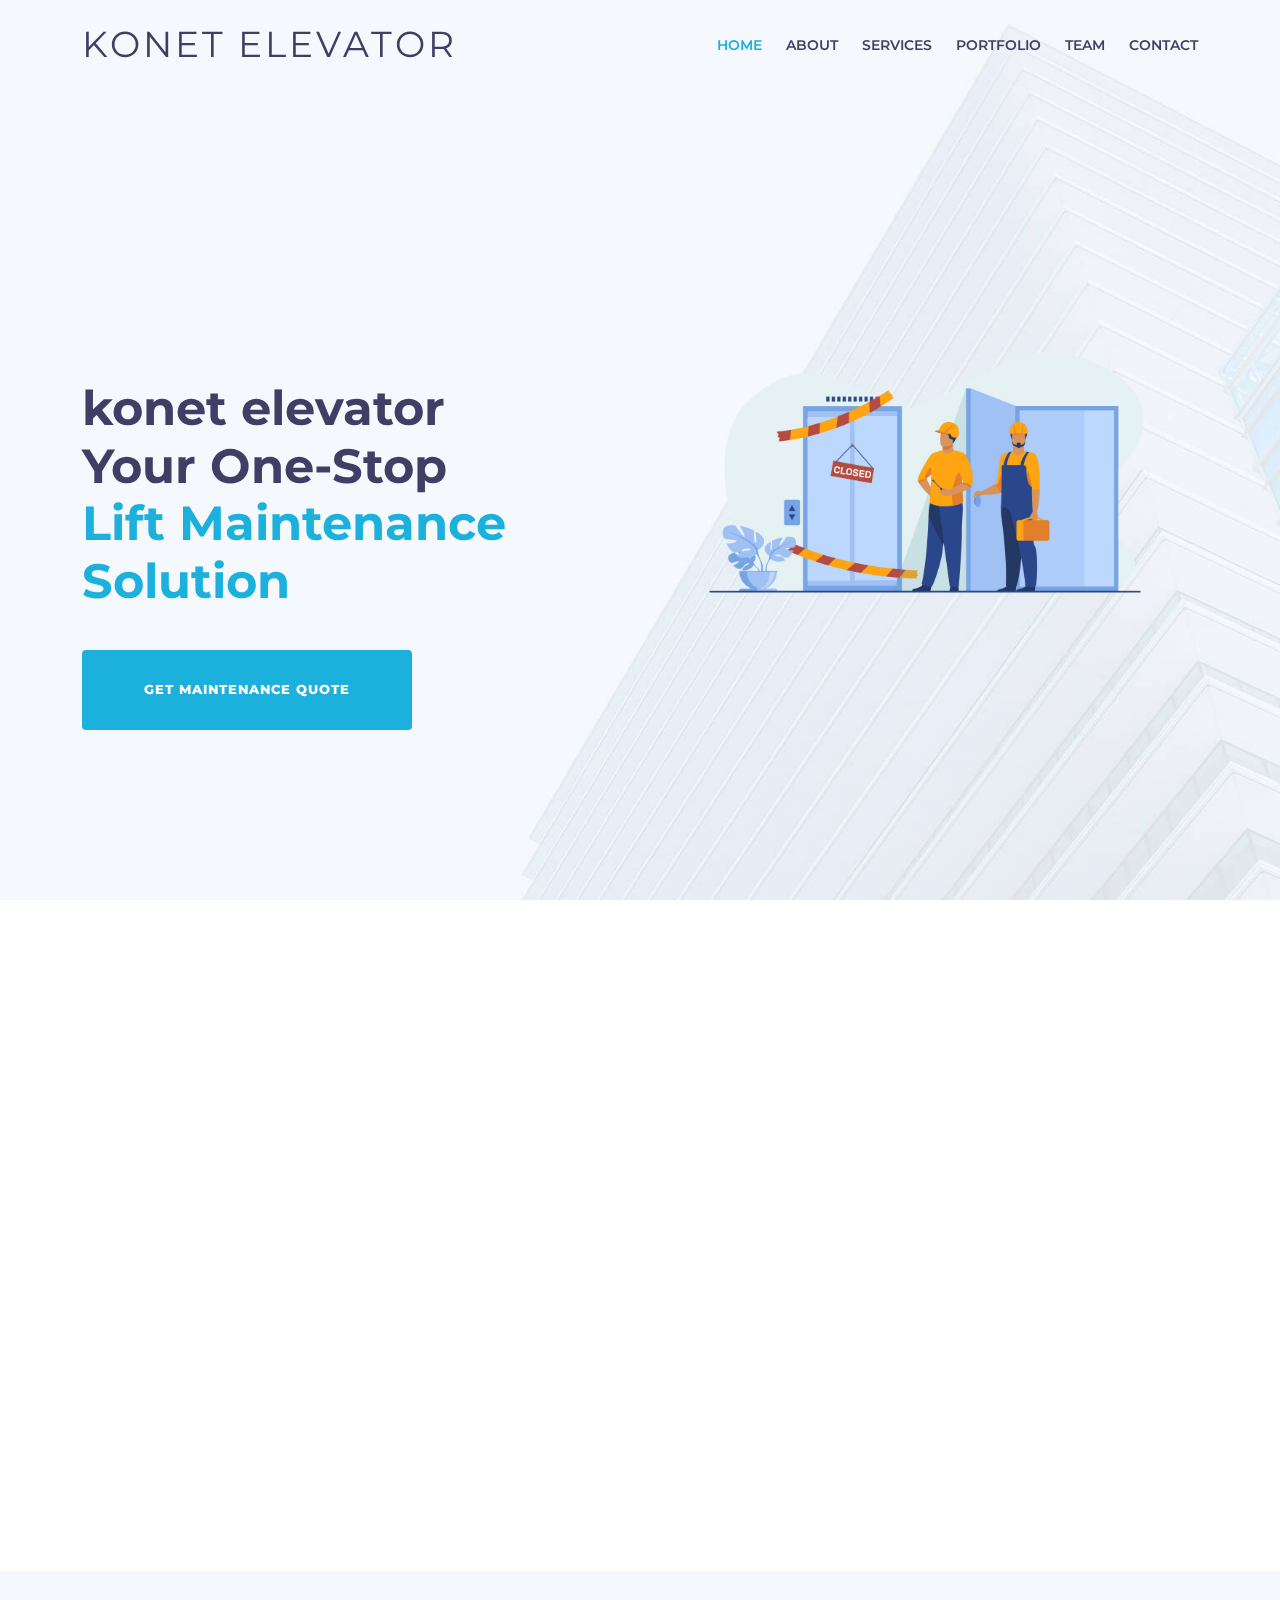
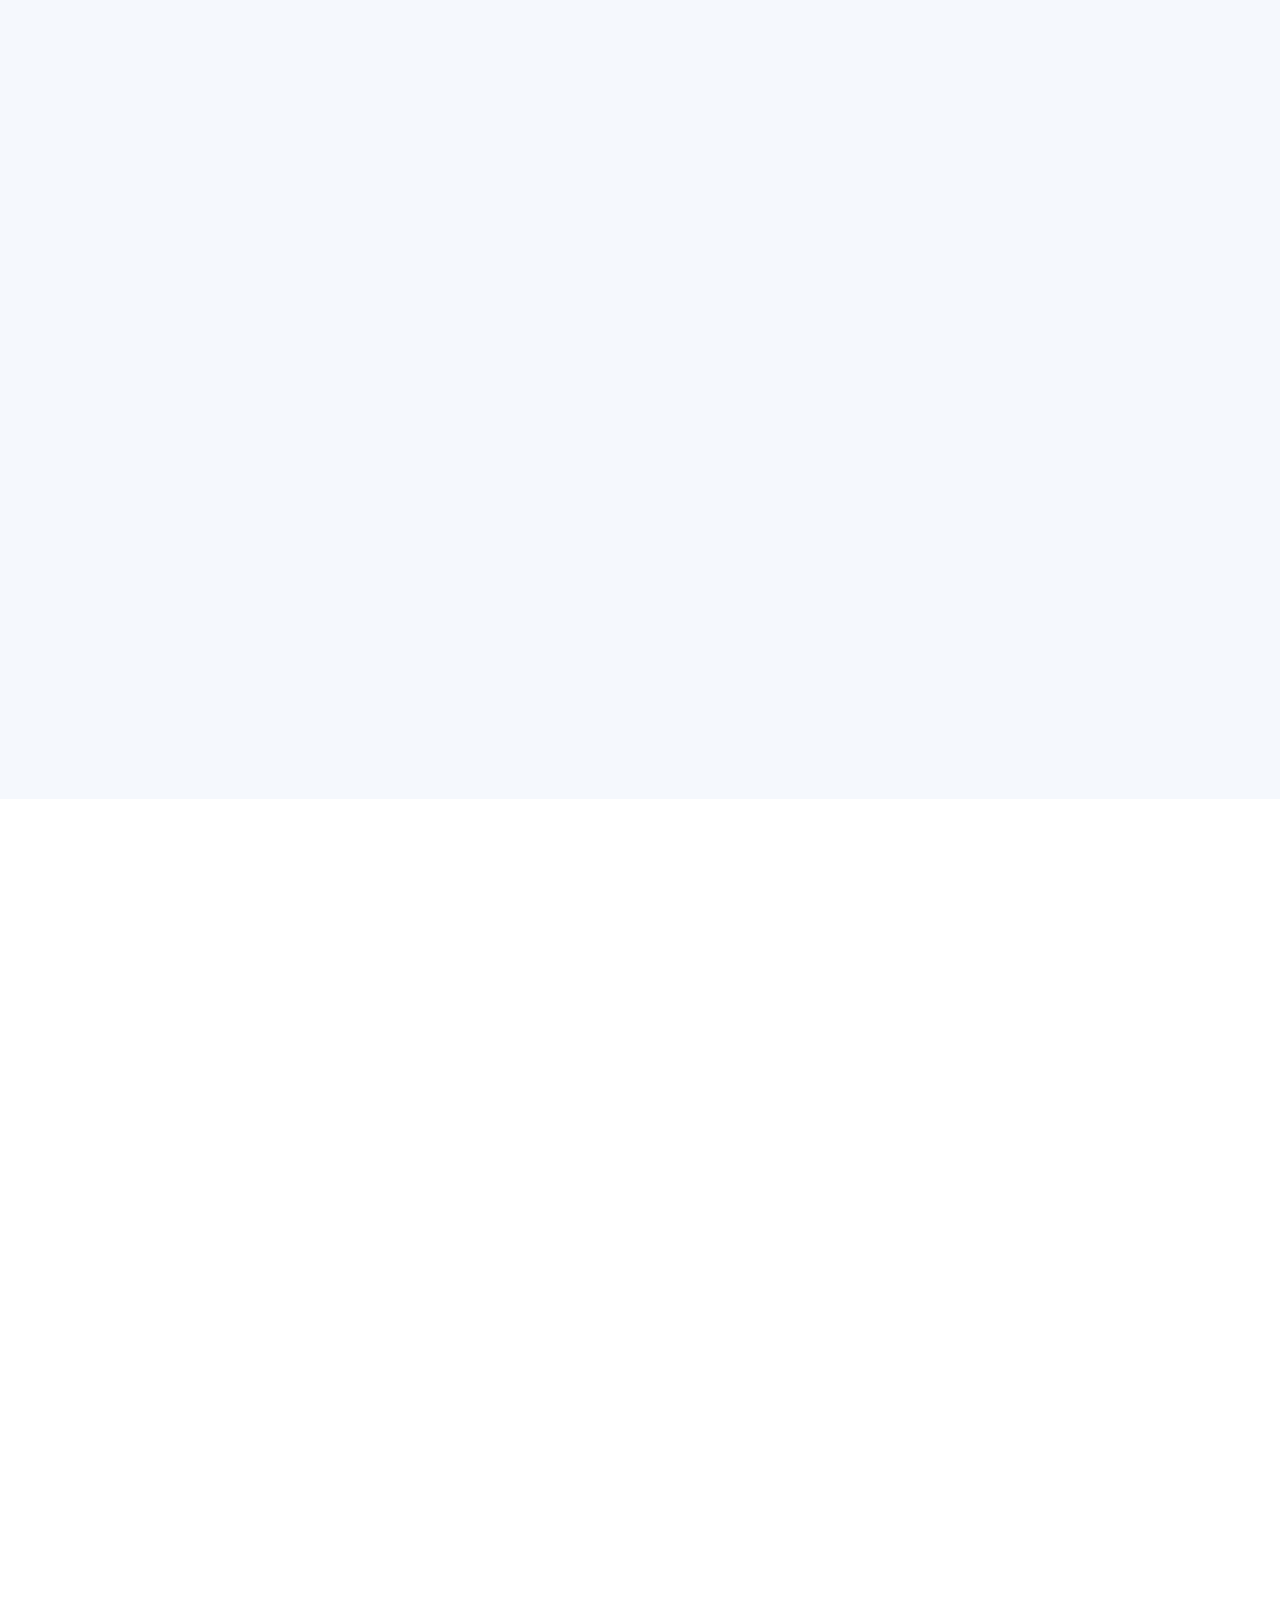
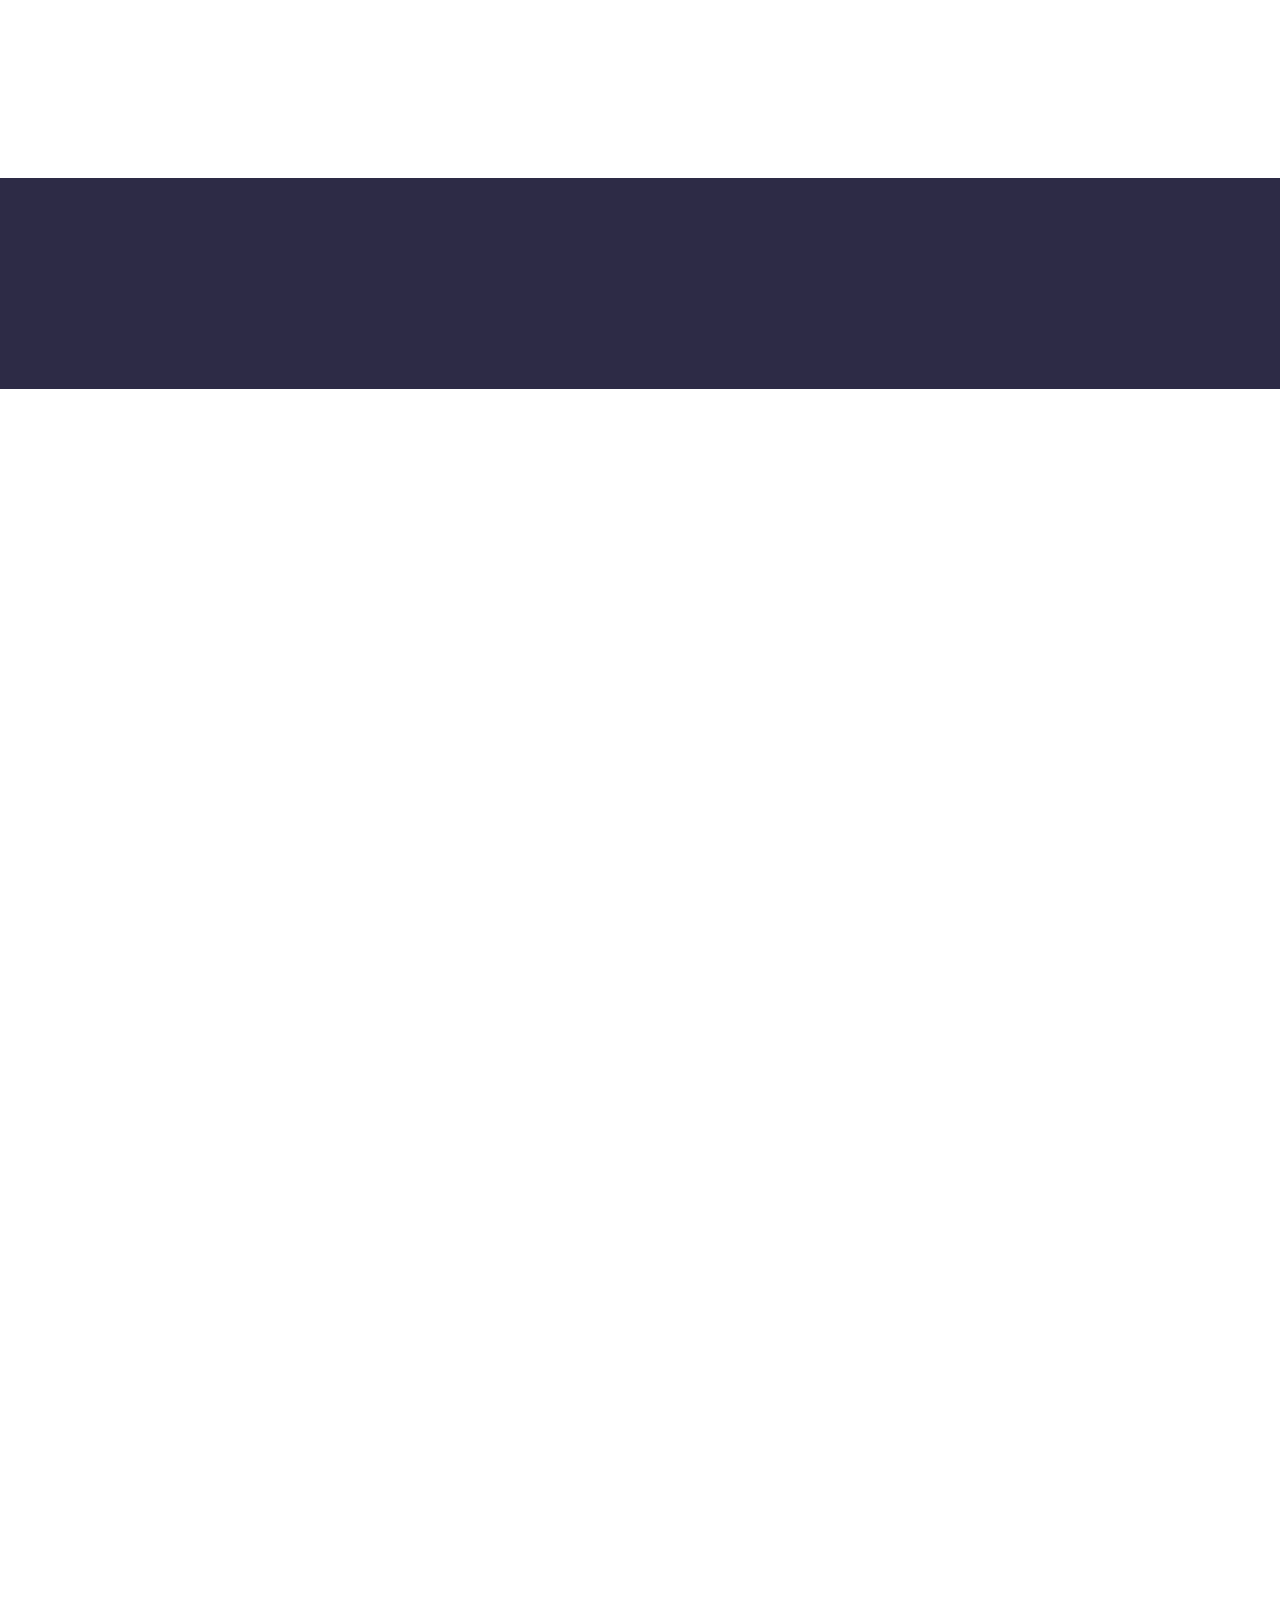
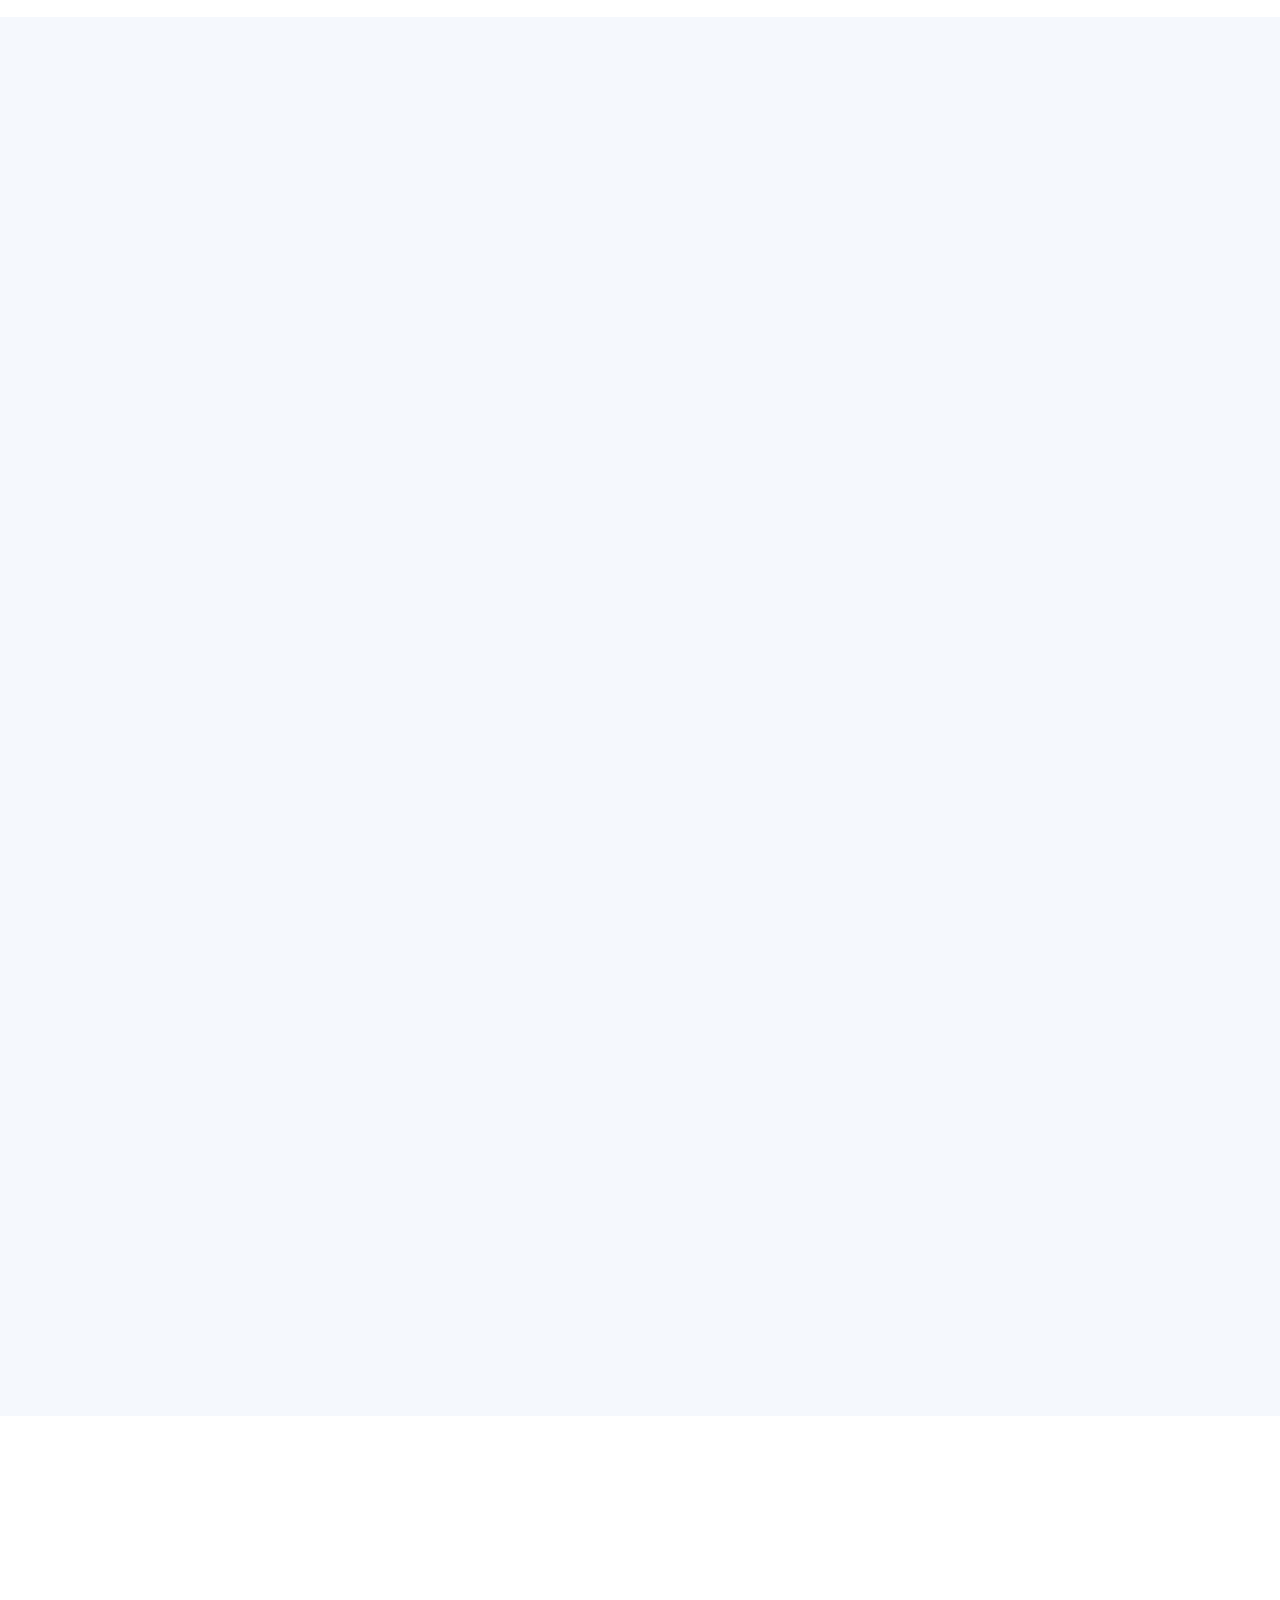
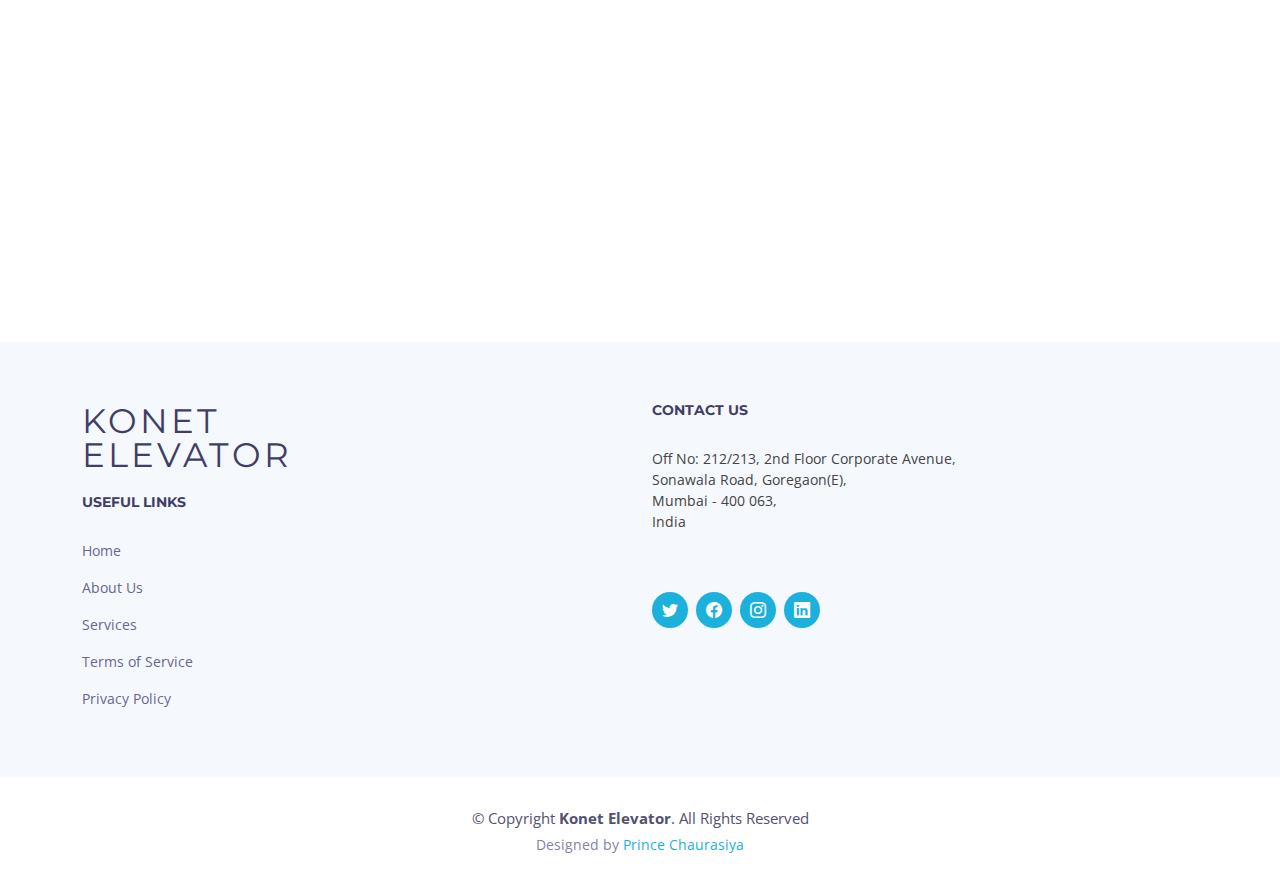
==== index.html @ 79f20037 "speeling mistakes corrected" ====
<!DOCTYPE html>
<html lang="en">

<head>
  <meta charset="utf-8">
  <meta content="width=device-width, initial-scale=1.0" name="viewport">

  <title>konet elevator Your One-Stop Lift Maintenance Solution</title>
  <meta content="" name="description">
  <meta content="" name="keywords">

  <!-- Favicons -->
  <link href="assets/img/favicon.png" rel="icon">
  <link href="assets/img/apple-touch-icon.png" rel="apple-touch-icon">

  <!-- Google Fonts -->
  <link
    href="https://fonts.googleapis.com/css?family=Open+Sans:300,300i,400,400i,600,600i,700,700i|Montserrat:300,400,500,600,700"
    rel="stylesheet">

  <!-- Vendor CSS Files -->
  <link href="assets/vendor/aos/aos.css" rel="stylesheet">
  <link href="assets/vendor/bootstrap/css/bootstrap.min.css" rel="stylesheet">
  <link href="assets/vendor/bootstrap-icons/bootstrap-icons.css" rel="stylesheet">
  <link href="assets/vendor/glightbox/css/glightbox.min.css" rel="stylesheet">
  <link href="assets/vendor/swiper/swiper-bundle.min.css" rel="stylesheet">

  <link href="assets/css/style.css" rel="stylesheet">

</head>

<body>

  <!-- ======= Header ======= -->
  <header id="header" class="fixed-top d-flex align-items-center header-transparent">
    <div class="container d-flex align-items-center">

      <h1 class="logo me-auto"><a href="index.html">Konet elevator</a></h1>
      <!-- Uncomment below if you prefer to use an image logo -->
      <!-- <a href="index.html" class="logo me-auto"><img src="assets/img/logo.png" alt="" class="img-fluid"></a>-->

      <nav id="navbar" class="navbar order-last order-lg-0">
        <ul>
          <li><a class="nav-link scrollto active" href="#hero">Home</a></li>
          <li><a class="nav-link scrollto" href="#about">About</a></li>
          <li><a class="nav-link scrollto" href="#services">Services</a></li>
          <li><a class="nav-link scrollto " href="#portfolio">Portfolio</a></li>
          <li><a class="nav-link scrollto" href="#team">Team</a></li>
          <li><a class="nav-link scrollto" href="#footer">Contact</a></li>
        </ul>
        <i class="bi bi-list mobile-nav-toggle"></i>
      </nav><!-- .navbar -->

      <!-- <div class="social-links">
        <a href="#" class="twitter"><i class="bi bi-twitter"></i></a>
        <a href="#" class="facebook"><i class="bi bi-facebook"></i></a>
        <a href="#" class="linkedin"><i class="bi bi-linkedin"></i></a>
        <a href="#" class="instagram"><i class="bi bi-instagram"></i></a>
      </div> -->

    </div>
  </header>
  <!-- End Header -->

  <!-- ======= Hero Section ======= -->
  <section id="hero" class="clearfix">
    <div class="container d-flex h-100">
      <div class="row justify-content-center align-self-center" data-aos="fade-up">
        <div class="col-lg-6 intro-info order-lg-first order-last" data-aos="zoom-in" data-aos-delay="100">
          <h2>konet elevator <br>Your One-Stop <br> <span>Lift Maintenance Solution</span> </h2>
          <div>
            <a href="tel: +91 86055 84979" class="btn-get-started scrollto">Get Maintenance Quote</a>
          </div>
        </div>

        <div class="col-lg-6 intro-img order-lg-last order-first" data-aos="zoom-out" data-aos-delay="200">
          <img src="assets/img/Lift-removebg.png" alt="" class="img-fluid">
        </div>
      </div>

    </div>
  </section><!-- End Hero -->

  <main id="main">

    <!-- ======= About Section ======= -->
    <section id="about" class="about">

      <div class="container" data-aos="fade-up">
        <div class="row">

          <!-- <div class="col-lg-5 col-md-6">
            <div>
              <img src="assets/img/elevator-image.png" alt="" class="img-fluid">
            </div>
          </div> -->

          <div class="col-lg-12 col-md-6">
            <div class="about-content">
              <h2>About Us</h2>
              <h3>Established in the year 2017, Konet Elevator is amongst the leading names betrothed in supplying and
                service providing a wide collection of Elevator Products and Services.</h3>
              <p>At Konet Elevator, we take pride in delivering top-notch elevator products and services. Our offerings
                comply with the highest quality standards, ensuring excellence and reliability.</p>
              <p>We specialize in providing a comprehensive range of elevator solutions, including Goods and Freight
                Elevators, Passenger Elevators, Commercial Elevators, Car Lifts, Hospital Elevators, Hydraulic
                Elevators, Elevator Machines, Capsule Lifts, Residential Lifts, and Elevator Controllers. Our products
                are meticulously designed, utilizing premium materials and cutting-edge technology to meet the latest
                market trends and ensure customer satisfaction.</p>
              <ul>
                <li><i class="bi bi-check-circle"></i> We prioritize quality, ensuring that our products and services
                  meet stringent standards.</li>
                <li><i class="bi bi-check-circle"></i> Our team comprises qualified personnel with extensive expertise
                  in the elevator industry.</li>
                <li><i class="bi bi-check-circle"></i> Konet Elevator is committed to providing efficient, reliable, and
                  safe elevator solutions tailored to our clients' needs.</li>
              </ul>
            </div>
          </div>

        </div>
      </div>

    </section><!-- End About Section -->

    <!-- ======= Services Section ======= -->
    <section id="services" class="services section-bg">
      <div class="container" data-aos="fade-up">
        <header class="section-header">
          <h3>Our Services</h3>
          <p>Explore our range of elevator services designed to meet your needs and exceed your expectations.</p>
        </header>

        <div class="row g-5">
          <div class="col-md-6 col-lg-4 wow bounceInUp" data-aos="zoom-in" data-aos-delay="100">
            <div class="box">
              <div class="icon" style="background: #fceef3;"><i class="bi bi-briefcase" style="color: #ff689b;"></i>
              </div>
              <h4 class="title"><a href="#">Elevator Installation</a></h4>
              <p class="description">Professional installation services for various types of elevators, ensuring safety
                and reliability.</p>
            </div>
          </div>
          <div class="col-md-6 col-lg-4" data-aos="zoom-in" data-aos-delay="200">
            <div class="box">
              <div class="icon" style="background: #fff0da;"><i class="bi bi-card-checklist"
                  style="color: #e98e06;"></i></div>
              <h4 class="title"><a href="#">Elevator Maintenance</a></h4>
              <p class="description">Regular maintenance plans to ensure smooth and efficient elevator operations.</p>
            </div>
          </div>
          <div class="col-md-6 col-lg-4" data-aos="zoom-in" data-aos-delay="300">
            <div class="box">
              <div class="icon" style="background: #e6fdfc;"><i class="bi bi-bar-chart" style="color: #3fcdc7;"></i>
              </div>
              <h4 class="title"><a href="#">Elevator Modernization</a></h4>
              <p class="description">Upgrade and modernize existing elevator systems to enhance performance and safety.
              </p>
            </div>
          </div>
          <div class="col-md-6 col-lg-4 wow" data-aos="zoom-in" data-aos-delay="100">
            <div class="box">
              <div class="icon" style="background: #eafde7;"><i class="bi bi-binoculars" style="color:#41cf2e;"></i>
              </div>
              <h4 class="title"><a href="#">Elevator Inspection</a></h4>
              <p class="description">Thorough inspection services ensuring compliance with safety standards and
                regulations.</p>
            </div>
          </div>
          <div class="col-md-6 col-lg-4" data-aos="zoom-in" data-aos-delay="200">
            <div class="box">
              <div class="icon" style="background: #e1eeff;"><i class="bi bi-brightness-high"
                  style="color: #2282ff;"></i></div>
              <h4 class="title"><a href="#">Elevator Repair</a></h4>
              <p class="description">Efficient and prompt repair services to address any elevator malfunctions or
                breakdowns.</p>
            </div>
          </div>
          <div class="col-md-6 col-lg-4" data-aos="zoom-in" data-aos-delay="300">
            <div class="box">
              <div class="icon" style="background: #ecebff;"><i class="bi bi-calendar4-week"
                  style="color: #8660fe;"></i></div>
              <h4 class="title"><a href="#">24/7 Emergency Service</a></h4>
              <p class="description">Round-the-clock emergency support to handle any elevator-related issues or
                emergencies.</p>
            </div>
          </div>
        </div>
      </div>
    </section>
    <!-- End Services Section -->

    <!-- ======= Why Us Section ======= -->
    <section id="why-us" class="why-us">
      <div class="container-fluid" data-aos="fade-up">
        <header class="section-header">
          <h3>Why Choose Us?</h3>
          <p>Discover why Konet Elevator stands out from the rest in the industry.</p>
        </header>
        <div class="row">
          <div class="col-lg-6" data-aos="zoom-in" data-aos-delay="100">
            <div class="why-us-img">
              <img src="assets/img/elevator-image.png" alt="" class="img-fluid">
            </div>
          </div>
          <div class="col-lg-6">
            <div class="why-us-content">
              <p>At Konet Elevator, we prioritize excellence in service delivery and client satisfaction. Our dedication
                and commitment distinguish us in the following ways:</p>
              <p>
                We strive to provide top-notch solutions to address all elevator-related needs. Our team of skilled
                professionals is adept at ensuring safety, reliability, and efficiency in every project.
              </p>
              <div class="features clearfix" data-aos="fade-up" data-aos-delay="100">
                <i class="bi bi-bookmarks" style="color: #f058dc;"></i>
                <h4>Comprehensive Services</h4>
                <p>We offer a wide array of services, ensuring complete satisfaction for our clients' elevator
                  requirements.</p>
              </div>
              <div class="features clearfix" data-aos="fade-up" data-aos-delay="200">
                <i class="bi bi-box-seam" style="color: #ffb774;"></i>
                <h4>Customer-Centric Approach</h4>
                <p>Our customer-centric approach ensures that client needs are met with the highest level of attention
                  and priority.</p>
              </div>
              <div class="features clearfix" data-aos="fade-up" data-aos-delay="300">
                <i class="bi bi-card-checklist" style="color: #589af1;"></i>
                <h4>Commitment to Excellence</h4>
                <p>We are committed to delivering excellence in every project, adhering to safety standards and industry
                  best practices.</p>
              </div>
            </div>
          </div>
        </div>
      </div>
      <div class="container">
        <div class="row counters" data-aos="fade-up" data-aos-delay="100">
          <div class="col-lg-3 col-6 text-center">
            <span data-purecounter-start="0" data-purecounter-end="232" data-purecounter-duration="1"
              class="purecounter"></span>
            <p>Clients</p>
          </div>
          <div class="col-lg-3 col-6 text-center">
            <span data-purecounter-start="0" data-purecounter-end="421" data-purecounter-duration="1"
              class="purecounter"></span>
            <p>Projects</p>
          </div>
          <div class="col-lg-3 col-6 text-center">
            <span data-purecounter-start="0" data-purecounter-end="1453" data-purecounter-duration="1"
              class="purecounter"></span>
            <p>Hours Of Support</p>
          </div>
          <div class="col-lg-3 col-6 text-center">
            <span data-purecounter-start="0" data-purecounter-end="48" data-purecounter-duration="1"
              class="purecounter"></span>
            <p>Hard Workers</p>
          </div>
        </div>
      </div>
    </section>
    <!-- End Why Us Section -->

    <!-- ======= Call To Action Section ======= -->
    <section id="call-to-action" class="call-to-action">
      <div class="container" data-aos="zoom-out">
        <div class="row">
          <div class="col-lg-9 text-center text-lg-start">
            <h3 class="cta-title">Take Action Now</h3>
            <p class="cta-text">Elevate your experience with Konet Elevator. We're here to help you with top-notch
              elevator solutions and services. Contact us today for a consultation.</p>
          </div>
          <div class="col-lg-3 cta-btn-container text-center">
            <a class="cta-btn align-middle" href="tel:+918605584979">Get Quote</a>
          </div>
        </div>
      </div>
    </section>
    <!--  End Call To Action Section -->

    <!-- ======= Features Section ======= -->
    <section id="features" class="features">
      <div class="container" data-aos="fade-up">

        <div class="row feature-item">
          <div class="col-lg-6 align-self-center" data-aos="fade-right" data-aos-delay="100">
            <img src="assets/img/lift-image1.jpg" class="img-fluid" alt="">
          </div>
          <div class="col-lg-6 wow fadeInUp pt-5 pt-lg-0 align-self-center" data-aos="fade-left" data-aos-delay="150">
            <h4>Top Quality Services</h4>
            <p>
              At Konet Elevator, we deliver top-notch services that ensure the highest quality and reliability. Our
              commitment lies in providing superior elevator solutions tailored to your needs.
            </p>
            <p>
              With a focus on innovation and safety, we strive to exceed expectations, providing seamless experiences
              and optimal performance in every project.
            </p>
          </div>
        </div>

        <div class="row feature-item mt-5 pt-5">
          <div class="col-lg-6 wow fadeInUp order-1 order-lg-2 align-self-center" data-aos="fade-left"
            data-aos-delay="100">
            <img src="assets/img/elevator-image2.png" class="img-fluid" alt="">
          </div>

          <div class="col-lg-6 wow fadeInUp pt-4 pt-lg-0 order-2 order-lg-1 align-self-center" data-aos="fade-right"
            data-aos-delay="150">
            <h4>Reliable and Innovative Solutions</h4>
            <p>
              We offer reliable and innovative elevator solutions designed to meet modern demands. Our team focuses on
              integrating the latest technology, ensuring efficiency, and delivering future-proof solutions.
            </p>
            <p>
              Through our commitment to excellence, we guarantee reliable, safe, and sustainable elevator systems that
              align with your requirements and elevate user experience.
            </p>
            <p>
              With a dedication to quality and innovation, we aim to exceed industry standards, delivering solutions
              that prioritize safety, performance, and customer satisfaction.
            </p>
          </div>

        </div>

      </div>
    </section>

    <!-- End Features Section -->

    <!-- ======= clientel Section ======= -->
    <section id="clientel" class="clientel section-bg text-center">
      <div class="container" data-aos="fade-up">
        <header class="section-header">
          <h3 class="section-title">Our Clientele</h3>
        </header>

        <div class="row" data-aos="fade-up" data-aos-delay="100">
          <div class="col-lg-12">
            <table class="table">
              <thead>
                <tr>
                  <th>Ref. No</th>
                  <th>Manufacturer</th>
                  <th>Building Name and Address</th>
                  <th>Quantity</th>
                </tr>
              </thead>
              <tbody>
                <tr>
                  <td>1</td>
                  <td>Konet</td>
                  <td>Venus Tower, Andheri West</td>
                  <td>2</td>
                </tr>
                <tr>
                  <td>2</td>
                  <td>Konet</td>
                  <td>Azad Nagar, Andheri West</td>
                  <td>1</td>
                </tr>
                <tr>
                  <td>3</td>
                  <td>Konet</td>
                  <td>Anmol Alliance, Andheri (W)</td>
                  <td>3</td>
                </tr>
                <tr>
                  <td>7</td>
                  <td>Konet</td>
                  <td>Lake Saffire, Andheri Powai</td>
                  <td>16</td>
                </tr>
                <tr>
                  <td>11</td>
                  <td>Konet</td>
                  <td>Paradise Park, Santacruz West</td>
                  <td>2</td>
                </tr>
                <tr>
                  <td>14</td>
                  <td>Konet</td>
                  <td>Narayan Apartment, Santacruz West</td>
                  <td>2</td>
                </tr>
                <tr>
                  <td>17</td>
                  <td>Konet</td>
                  <td>Niwan So, Vasai (W)</td>
                  <td>2</td>
                </tr>
                <tr>
                  <td>18</td>
                  <td>Konet</td>
                  <td>Evan Apt, Vasai (W)</td>
                  <td>3</td>
                </tr>
                <tr>
                  <td>19</td>
                  <td>Konet</td>
                  <td>Hotel Versova Social, Andheri Versova</td>
                  <td>1</td>
                </tr>
                <tr>
                  <td>21</td>
                  <td>Konet</td>
                  <td>Serenity, Oshiwara</td>
                  <td>4</td>
                </tr>
                <tr>
                  <td>22</td>
                  <td>Konet</td>
                  <td>Silver Arch, Goregaon East</td>
                  <td>1</td>
                </tr>
              </tbody>
            </table>
          </div>
        </div>
      </div>
    </section>

    <!-- End clientel Section -->

    <!-- ======= Testimonials Section ======= -->
    <!-- <section id="testimonials" class="testimonials">
      <div class="container" data-aos="zoom-in">

        <header class="section-header">
          <h3>Testimonials</h3>
        </header>

        <div class="row justify-content-center">
          <div class="col-lg-8">

            <div class="testimonials-slider swiper" data-aos="fade-up" data-aos-delay="100">
              <div class="swiper-wrapper">

                <div class="swiper-slide">
                  <div class="testimonial-item">
                    <img src="assets/img/testimonial-1.jpg" class="testimonial-img" alt="">
                    <h3>Saul Goodman</h3>
                    <h4>Ceo &amp; Founder</h4>
                    <p>
                      Proin iaculis purus consequat sem cure digni ssim donec porttitora entum suscipit rhoncus.
                      Accusantium quam, ultricies eget id, aliquam eget nibh et. Maecen aliquam, risus at semper.
                    </p>
                  </div>
                </div>

                <div class="swiper-slide">
                  <div class="testimonial-item">
                    <img src="assets/img/testimonial-2.jpg" class="testimonial-img" alt="">
                    <h3>Sara Wilsson</h3>
                    <h4>Designer</h4>
                    <p>
                      Export tempor illum tamen malis malis eram quae irure esse labore quem cillum quid cillum eram
                      malis quorum velit fore eram velit sunt aliqua noster fugiat irure amet legam anim culpa.
                    </p>
                  </div>
                </div>

                <div class="swiper-slide">
                  <div class="testimonial-item">
                    <img src="assets/img/testimonial-3.jpg" class="testimonial-img" alt="">
                    <h3>Jena Karlis</h3>
                    <h4>Store Owner</h4>
                    <p>
                      Enim nisi quem export duis labore cillum quae magna enim sint quorum nulla quem veniam duis minim
                      tempor labore quem eram duis noster aute amet eram fore quis sint minim.
                    </p>
                  </div>
                </div>

                <div class="swiper-slide">
                  <div class="testimonial-item">
                    <img src="assets/img/testimonial-4.jpg" class="testimonial-img" alt="">
                    <h3>Matt Brandon</h3>
                    <h4>Freelancer</h4>
                    <p>
                      Fugiat enim eram quae cillum dolore dolor amet nulla culpa multos export minim fugiat minim velit
                      minim dolor enim duis veniam ipsum anim magna sunt elit fore quem dolore labore illum veniam.
                    </p>
                  </div>
                </div>

              </div>
              <div class="swiper-pagination"></div>
            </div>
          </div>
        </div>

      </div>
    </section> -->
    <!-- End Testimonials Section -->

    <!-- ======= Team Section ======= -->
    <section id="team" class="team section-bg">
      <div class="container" data-aos="fade-up">
        <div class="section-header">
          <h3>Experience Certificates</h3>
          <p>Discover our professional journey and expertise</p>
        </div>

        <div class="row justify-content-center">

          <div class="col-lg-3 col-md-6" data-aos="fade-up" data-aos-delay="100">
            <div class="member">
              <img src="assets/img/1.png" class="img-fluid" alt="">

            </div>
          </div>
          <div class="col-lg-3 col-md-6" data-aos="fade-up" data-aos-delay="100">
            <div class="member">
              <img src="assets/img/2.png" class="img-fluid" alt="">

            </div>
          </div>
          <div class="col-lg-3 col-md-6" data-aos="fade-up" data-aos-delay="100">
            <div class="member">
              <img src="assets/img/3.png" class="img-fluid" alt="">

            </div>
          </div>
          <div class="col-lg-3 col-md-6" data-aos="fade-up" data-aos-delay="100">
            <div class="member">
              <img src="assets/img/4.png" class="img-fluid" alt="">

            </div>
          </div>
          <div class="col-lg-3 col-md-6" data-aos="fade-up" data-aos-delay="100">
            <div class="member">
              <img src="assets/img/5.png" class="img-fluid" alt="">

            </div>
          </div>

        </div>

      </div>
    </section><!-- End Team Section -->

    <!-- ======= Clients Section ======= -->
    <!-- <section id="clients" class="clients">
      <div class="container" data-aos="zoom-in">

        <header class="section-header">
          <h3>Our Clients</h3>
        </header>

        <div class="clients-slider swiper">
          <div class="swiper-wrapper align-items-center">
            <div class="swiper-slide"><img src="assets/img/clients/client-1.png" class="img-fluid" alt=""></div>
            <div class="swiper-slide"><img src="assets/img/clients/client-2.png" class="img-fluid" alt=""></div>
            <div class="swiper-slide"><img src="assets/img/clients/client-3.png" class="img-fluid" alt=""></div>
            <div class="swiper-slide"><img src="assets/img/clients/client-4.png" class="img-fluid" alt=""></div>
            <div class="swiper-slide"><img src="assets/img/clients/client-5.png" class="img-fluid" alt=""></div>
            <div class="swiper-slide"><img src="assets/img/clients/client-6.png" class="img-fluid" alt=""></div>
            <div class="swiper-slide"><img src="assets/img/clients/client-7.png" class="img-fluid" alt=""></div>
            <div class="swiper-slide"><img src="assets/img/clients/client-8.png" class="img-fluid" alt=""></div>
          </div>
          <div class="swiper-pagination"></div>
        </div>

      </div>
    </section> -->
    <!-- End Clients Section -->



    <!-- ======= F.A.Q Section ======= -->
    <section id="faq" class="faq">
      <div class="container" data-aos="fade-up">
        <header class="section-header">
          <h3>Frequently Asked Questions</h3>
          <p>Here are some commonly asked questions about our services</p>
        </header>

        <ul class="faq-list" data-aos="fade-up" data-aos-delay="100">

          <li>
            <div data-bs-toggle="collapse" class="collapsed question" href="#faq1">What services do you provide? <i
                class="bi bi-chevron-down icon-show"></i><i class="bi bi-chevron-up icon-close"></i></div>
            <div id="faq1" class="collapse" data-bs-parent=".faq-list">
              <p>
                We specialize in elevator installation, maintenance, and modernization. Our services cover various types
                of elevators, including residential, commercial, and hospital elevators.
              </p>
            </div>
          </li>

          <li>
            <div data-bs-toggle="collapse" href="#faq2" class="collapsed question">How can I request maintenance for my
              elevator? <i class="bi bi-chevron-down icon-show"></i><i class="bi bi-chevron-up icon-close"></i></div>
            <div id="faq2" class="collapse" data-bs-parent=".faq-list">
              <p>
                To request maintenance, simply contact our customer service team through our hotline or email. Our
                technicians will promptly schedule a visit to inspect and service your elevator.
              </p>
            </div>
          </li>

          <li>
            <div data-bs-toggle="collapse" href="#faq3" class="collapsed question">What makes you the best lift repair
              and maintenance service provider in Mumbai? <i class="bi bi-chevron-down icon-show"></i><i
                class="bi bi-chevron-up icon-close"></i></div>
            <div id="faq3" class="collapse" data-bs-parent=".faq-list">
              <p>
                Our commitment to quality, expertise in the field, and customer-centric approach distinguish us as the
                best lift repair and maintenance service provider in Mumbai. With years of experience, highly trained
                technicians, and a focus on prompt and reliable service, we aim to exceed our clients' expectations.
              </p>
            </div>
          </li>

          <li>
            <div data-bs-toggle="collapse" href="#faq4" class="collapsed question">How can I ensure I'm choosing the
              right lift repair and maintenance service in Mumbai? <i class="bi bi-chevron-down icon-show"></i><i
                class="bi bi-chevron-up icon-close"></i></div>
            <div id="faq4" class="collapse" data-bs-parent=".faq-list">
              <p>
                To choose the right lift repair and maintenance service provider in Mumbai, consider factors such as
                experience, customer reviews, response time, types of services offered, and certifications. We encourage
                you to explore our track record, testimonials, and reach out to us for more information to make an
                informed decision.
              </p>
            </div>
          </li>


        </ul>

      </div>
    </section><!-- End F.A.Q Section -->


  </main><!-- End #main -->

  <!-- ======= Footer ======= -->
  <footer id="footer" class="section-bg">
    <div class="footer-top">
      <div class="container">
        <div class="row">
          <div class="col-lg-6">
            <div class="row">
              <div class="col-sm-6">
                <div class="footer-info">
                  <h3>Konet Elevator</h3>
                  <div class="footer-links">
                    <h4>Useful Links</h4>
                    <ul>
                      <li><a href="#">Home</a></li>
                      <li><a href="#about">About Us</a></li>
                      <li><a href="#">Services</a></li>
                      <li><a href="#">Terms of Service</a></li>
                      <li><a href="#">Privacy Policy</a></li>
                    </ul>
                  </div>
                </div>
              </div>
            </div>
          </div>
          <div class="col-lg-6">
            <div class="row">



              <div class="footer-links">
                <h4>Contact Us</h4>
                <p>
                  Off No: 212/213, 2nd Floor Corporate Avenue,<br>
                  Sonawala Road, Goregaon(E),<br>
                  Mumbai - 400 063,<br>
                  India<br>
                </p>
              </div>
              <div class="social-links">
                <a href="#" class="twitter"><i class="bi bi-twitter"></i></a>
                <a href="#" class="facebook"><i class="bi bi-facebook"></i></a>
                <a href="#" class="instagram"><i class="bi bi-instagram"></i></a>
                <a href="#" class="linkedin"><i class="bi bi-linkedin"></i></a>
              </div>
            </div>

          </div>

        </div>
      </div>
    </div>
    <div class="container">
      <div class="copyright">
        &copy; Copyright <strong>Konet Elevator</strong>. All Rights Reserved
      </div>
      <div class="credits">
        <!-- All the links in the footer should remain intact. Licensing information: https://bootstrapmade.com/license/ -->
        Designed by <a href="#">Prince Chaurasiya</a>
      </div>
    </div>
  </footer>

  <!-- End  Footer -->

  <a href="#" class="back-to-top d-flex align-items-center justify-content-center"><i
      class="bi bi-arrow-up-short"></i></a>

  <!-- Vendor JS Files -->
  <script src="assets/vendor/purecounter/purecounter_vanilla.js"></script>
  <script src="assets/vendor/aos/aos.js"></script>
  <script src="assets/vendor/bootstrap/js/bootstrap.bundle.min.js"></script>
  <script src="assets/vendor/glightbox/js/glightbox.min.js"></script>
  <script src="assets/vendor/isotope-layout/isotope.pkgd.min.js"></script>
  <script src="assets/vendor/swiper/swiper-bundle.min.js"></script>
  <script src="assets/vendor/php-email-form/validate.js"></script>

  <!-- Template Main JS File -->
  <script src="assets/js/main.js"></script>

</body>

</html>
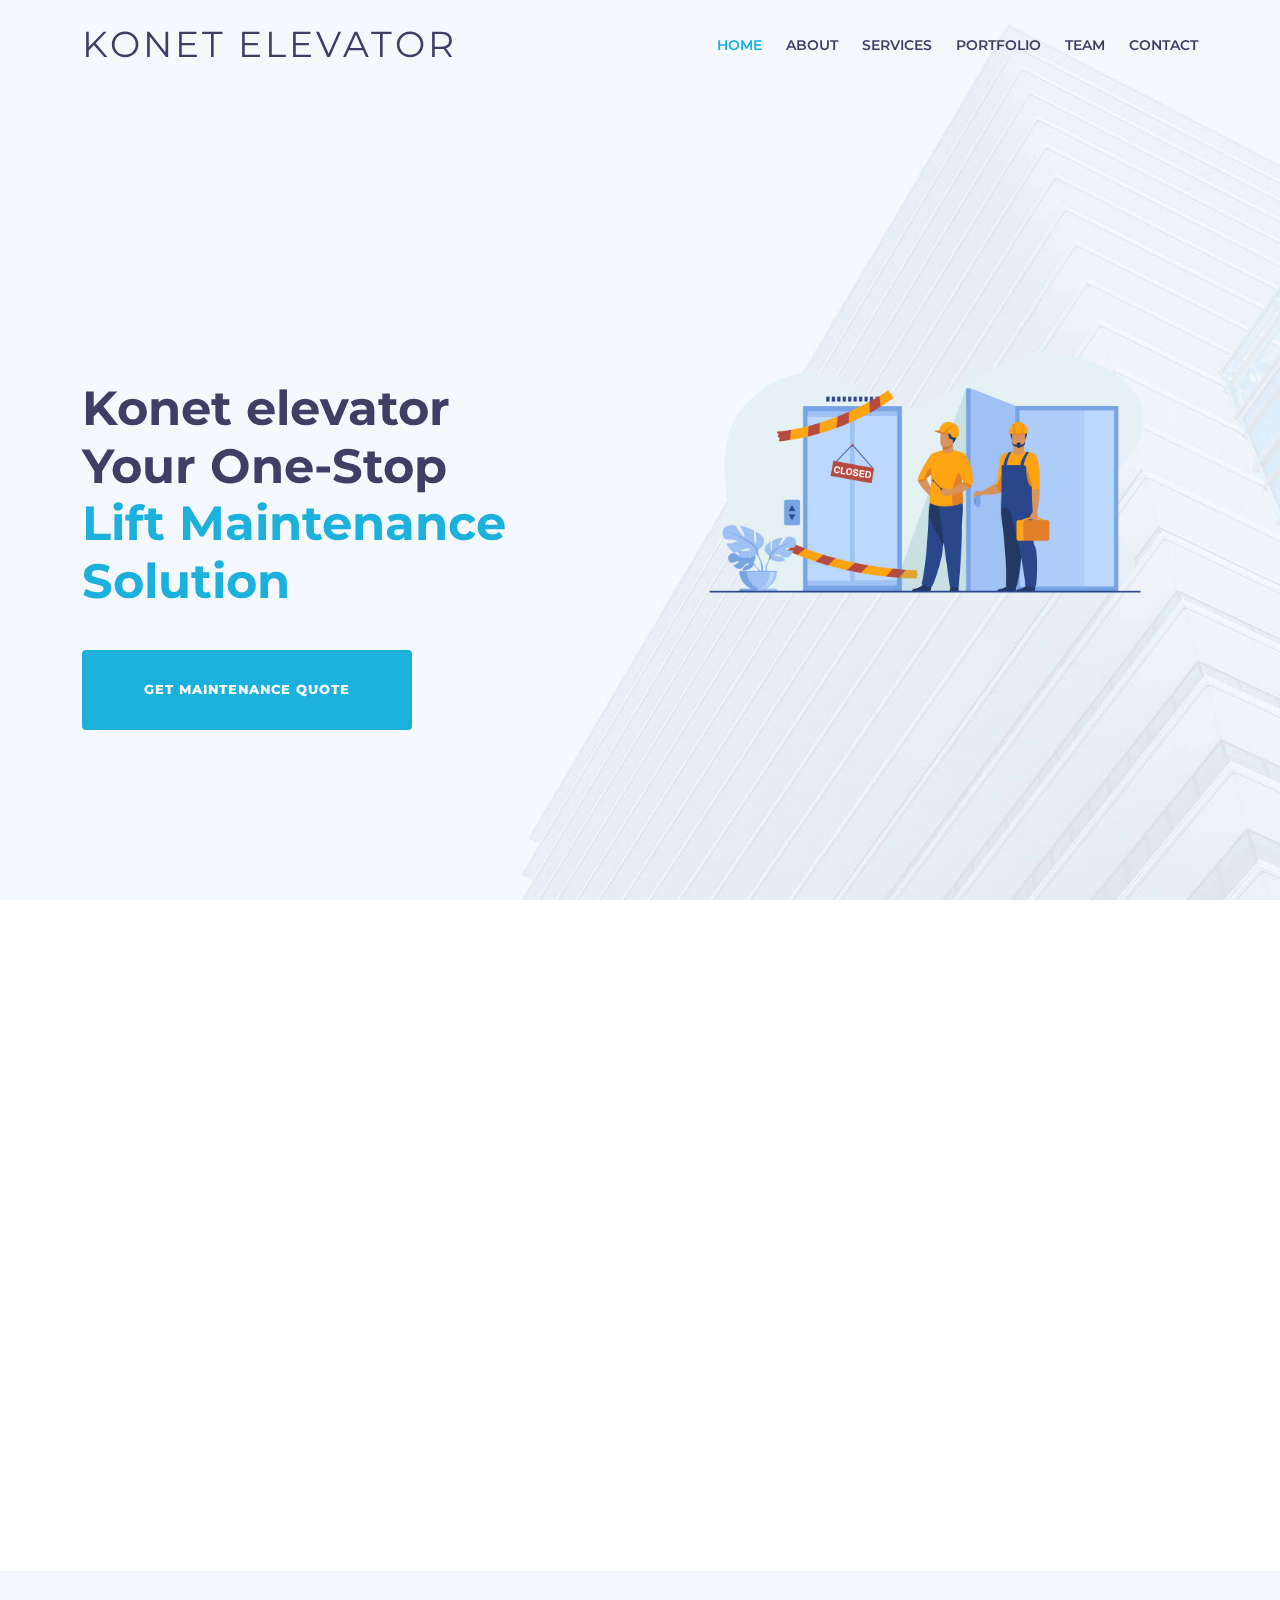
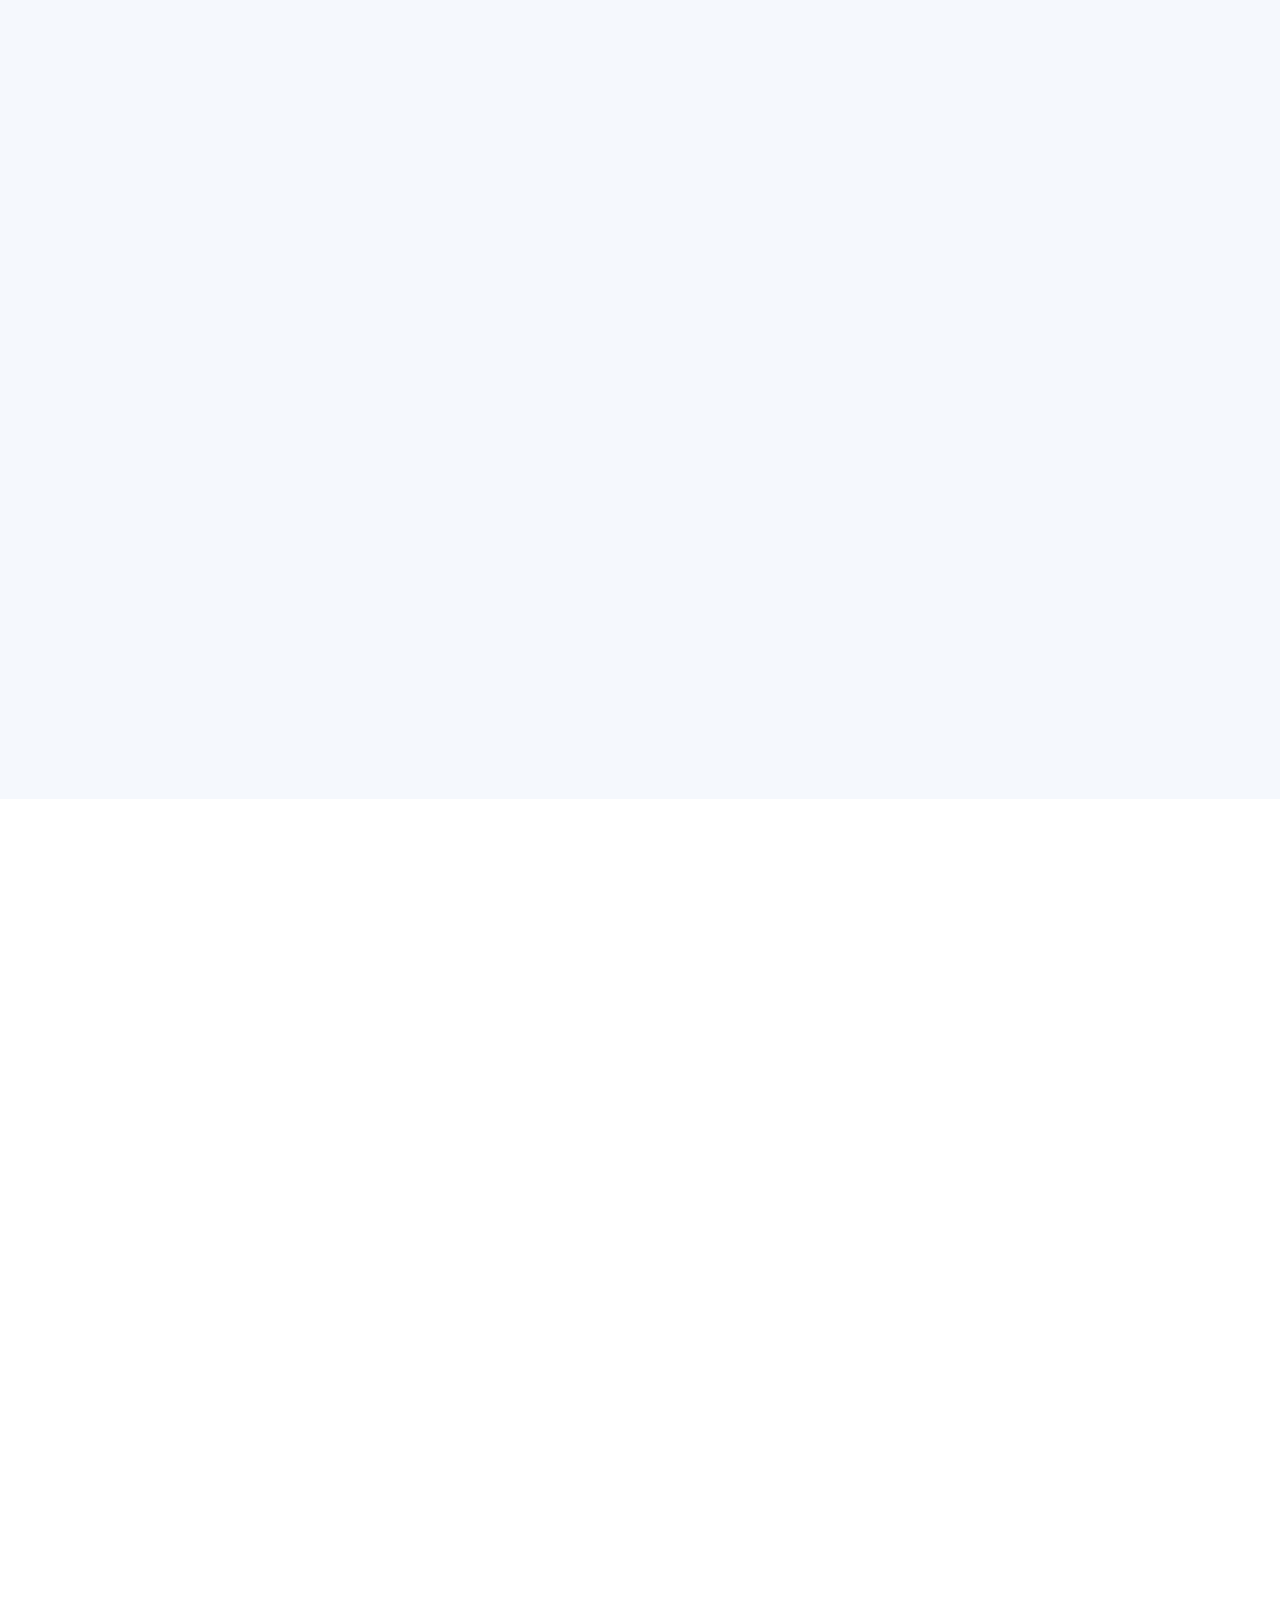
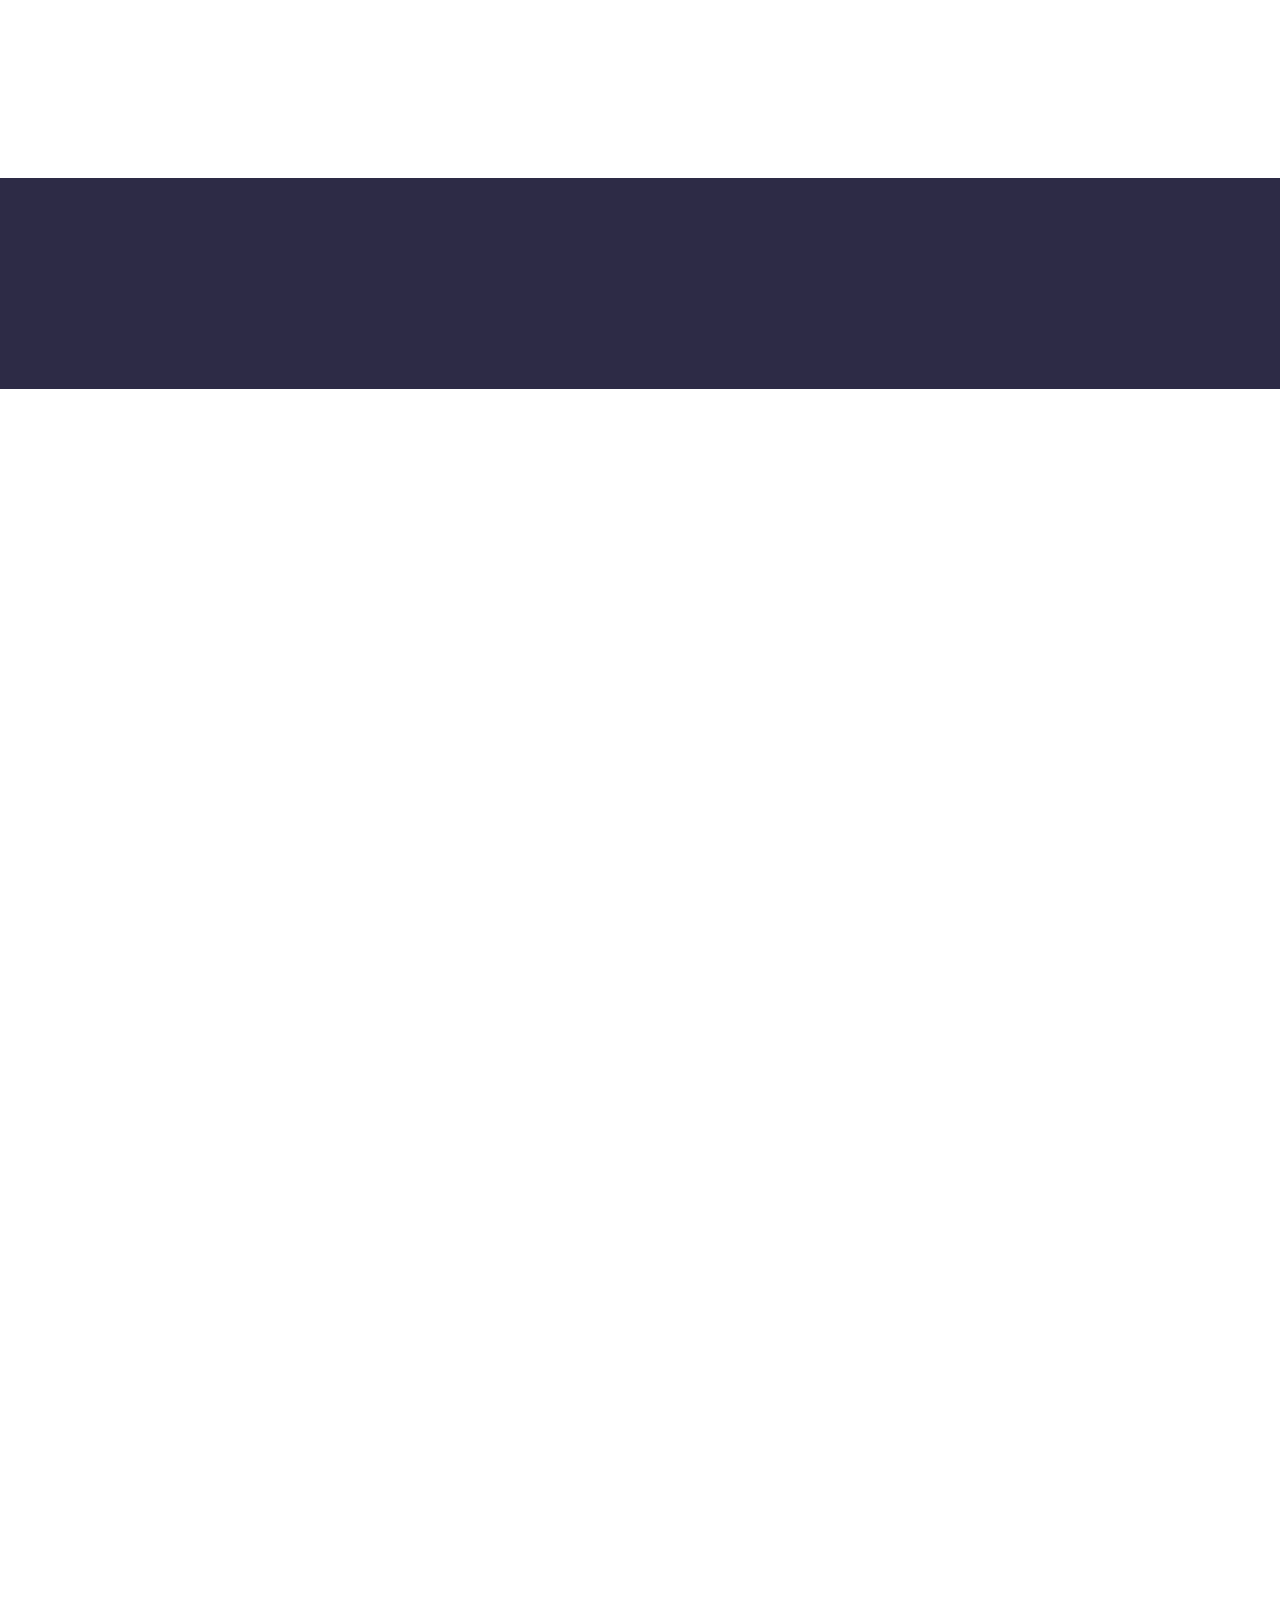
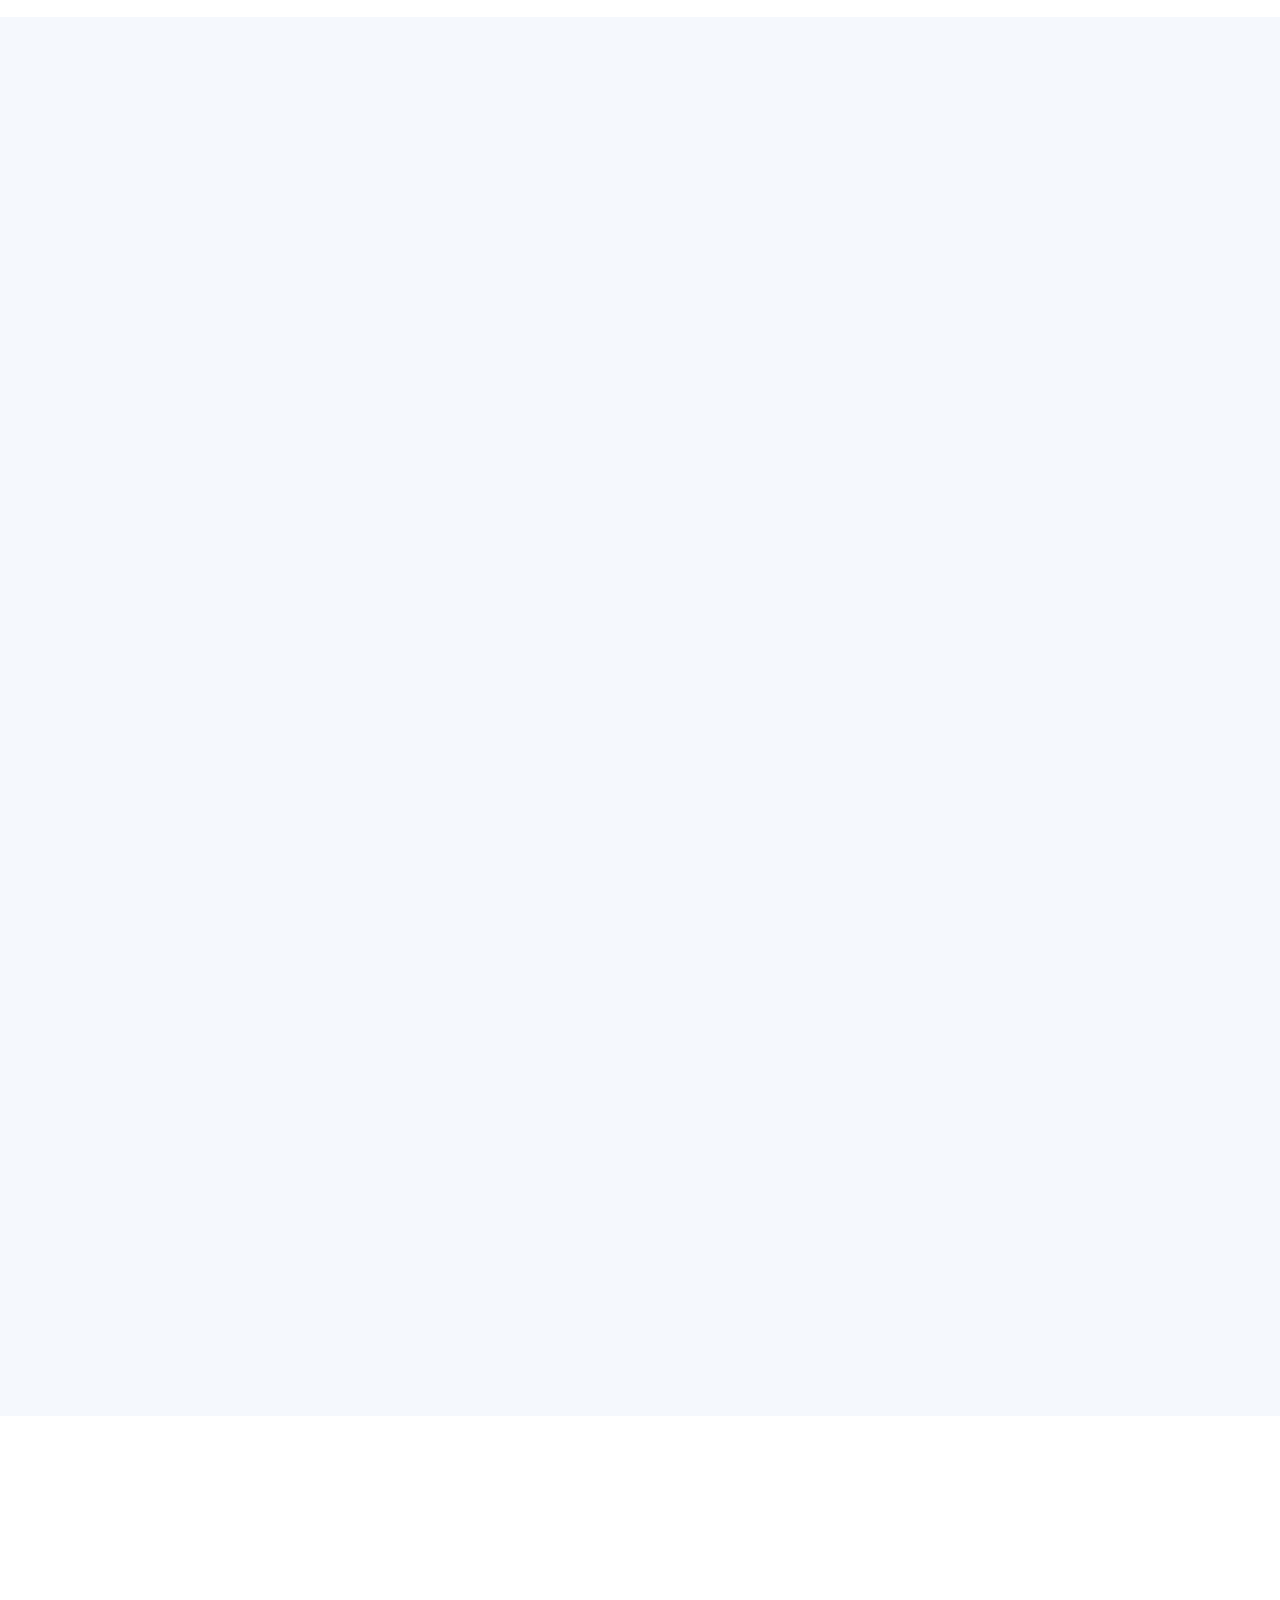
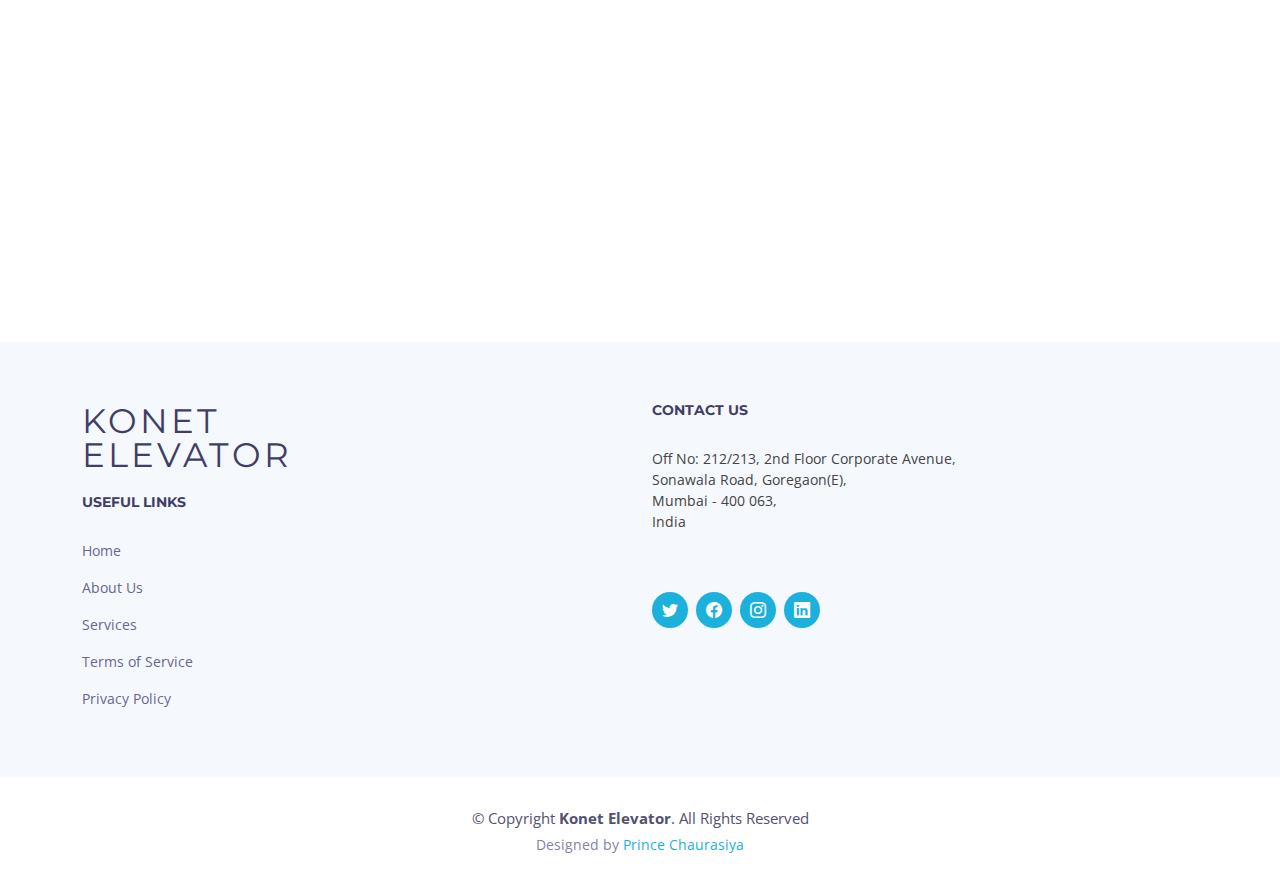
==== commit 74b23bb5: "speeling mistakes corrected agian" ====
--- a/index.html
+++ b/index.html
@@ -67,7 +67,7 @@
     <div class="container d-flex h-100">
       <div class="row justify-content-center align-self-center" data-aos="fade-up">
         <div class="col-lg-6 intro-info order-lg-first order-last" data-aos="zoom-in" data-aos-delay="100">
-          <h2>konet elevator <br>Your One-Stop <br> <span>Lift Maintenance Solution</span> </h2>
+          <h2>Konet elevator <br>Your One-Stop <br> <span>Lift Maintenance Solution</span> </h2>
           <div>
             <a href="tel: +91 86055 84979" class="btn-get-started scrollto">Get Maintenance Quote</a>
           </div>
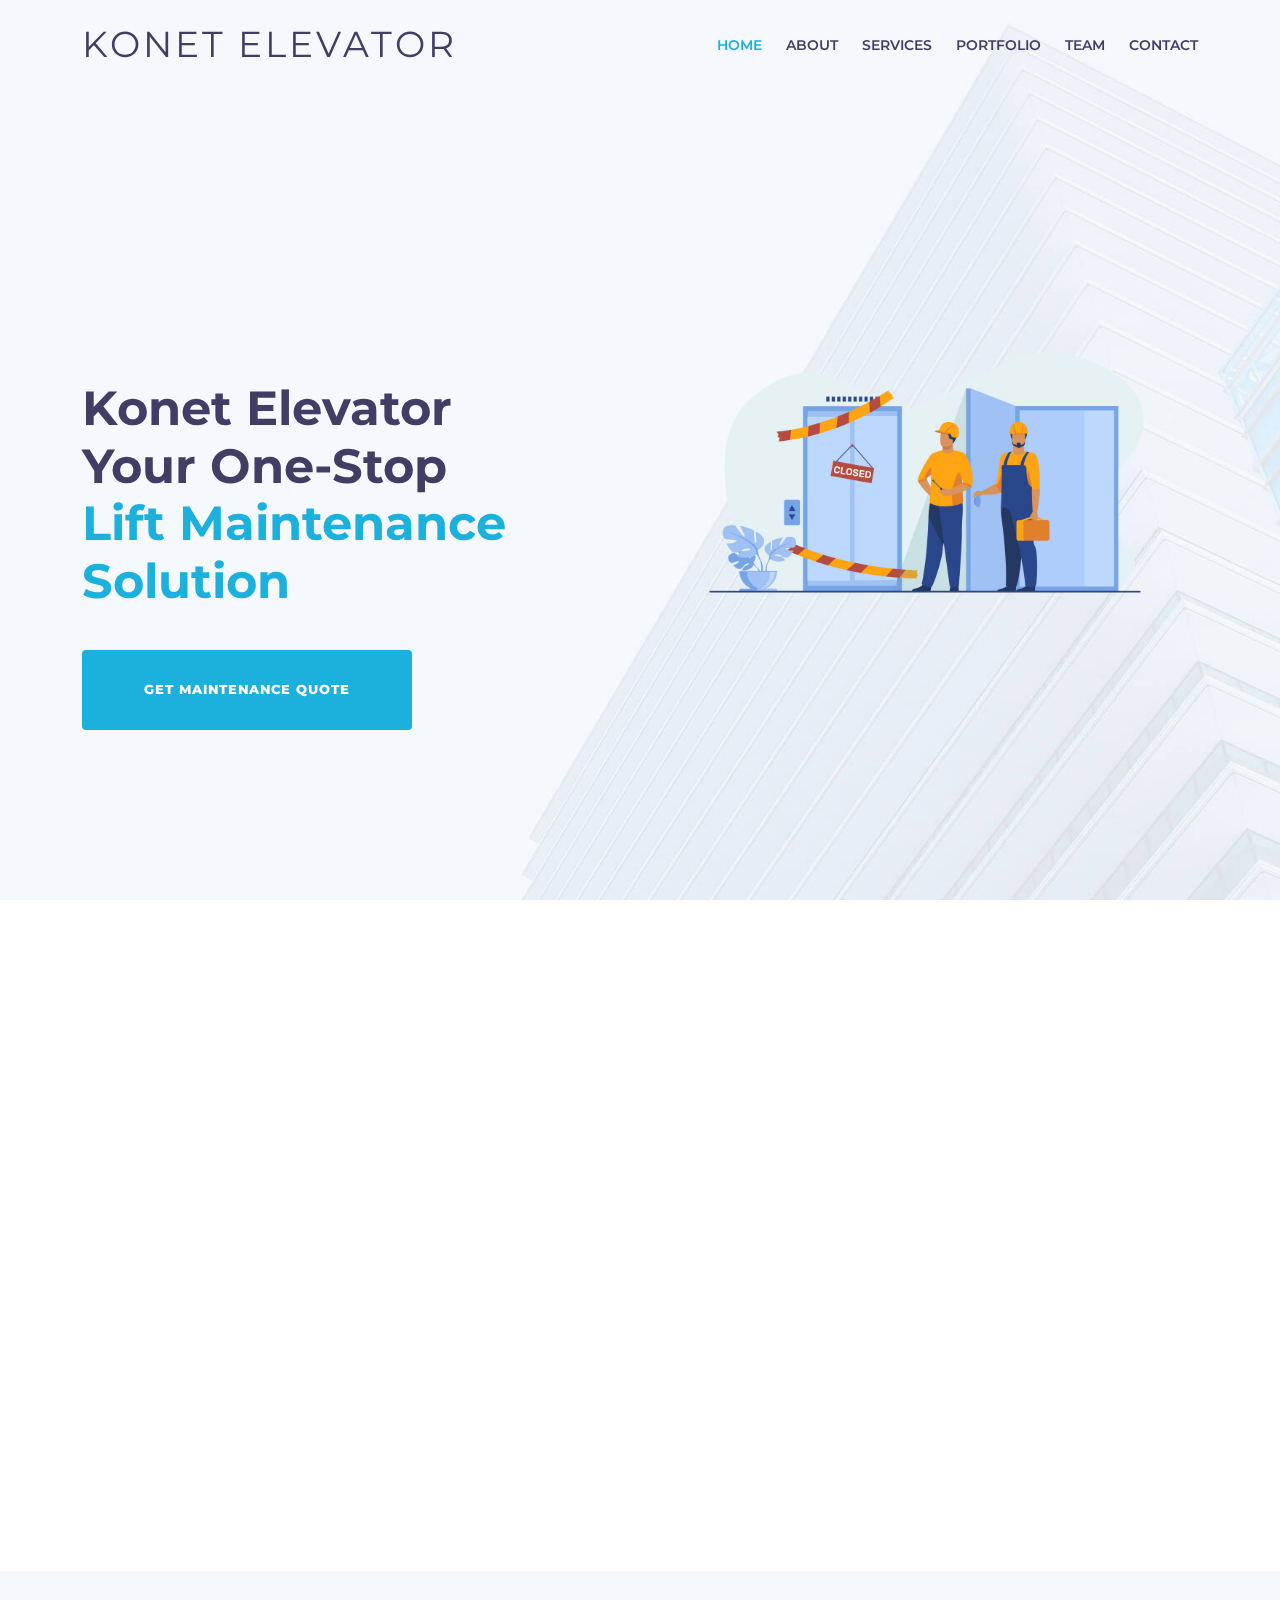
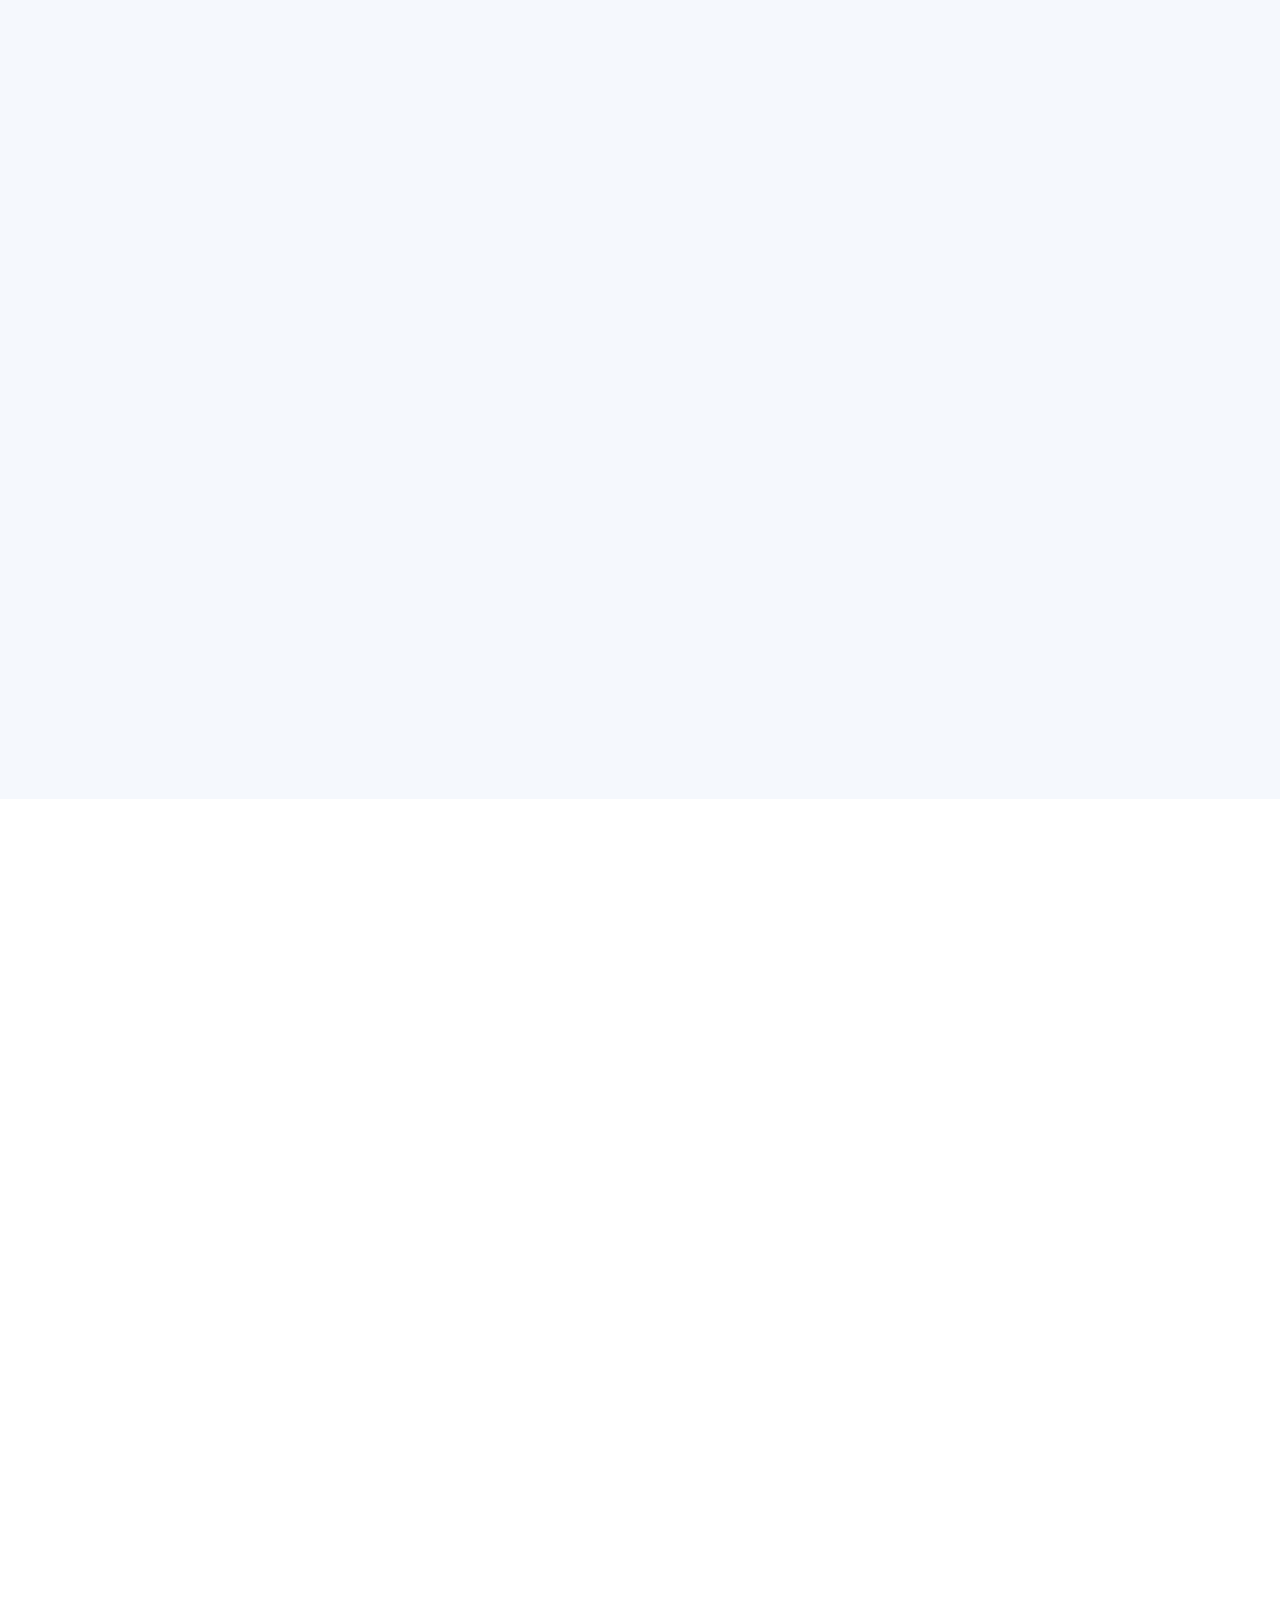
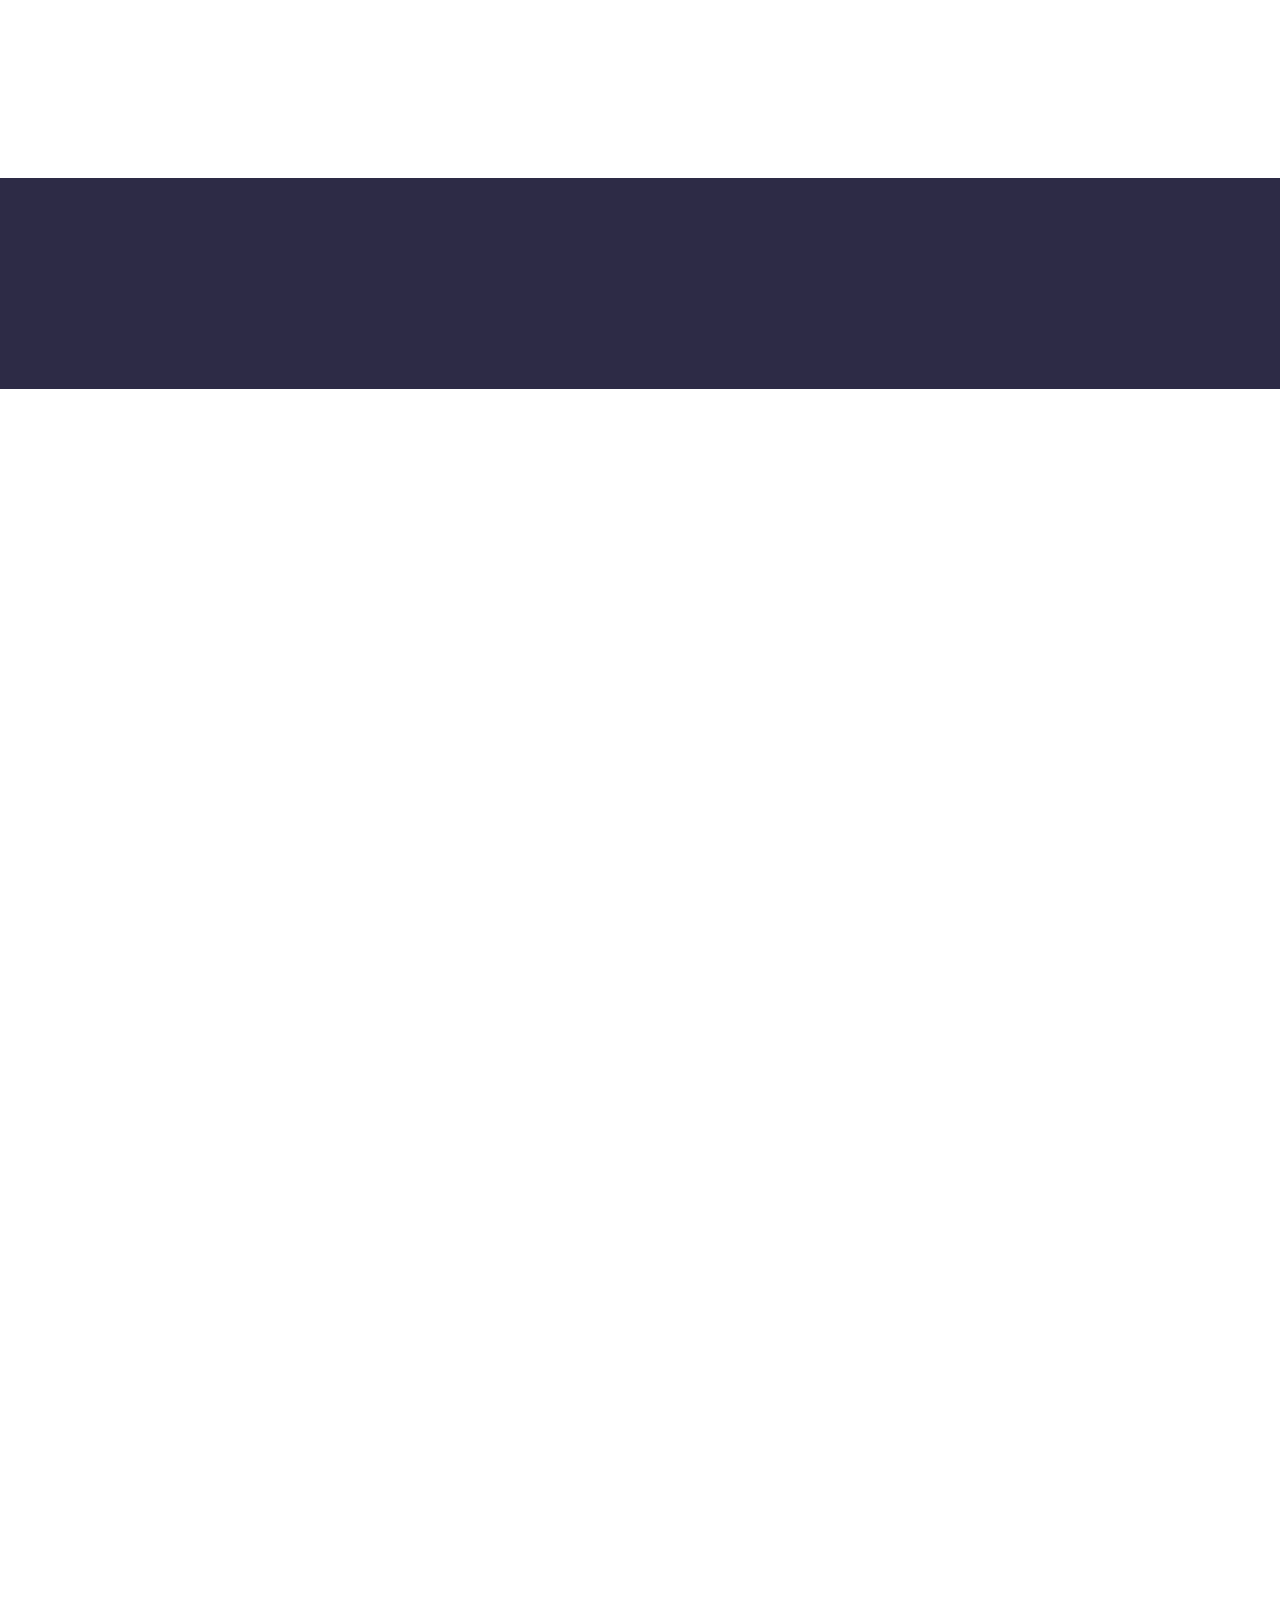
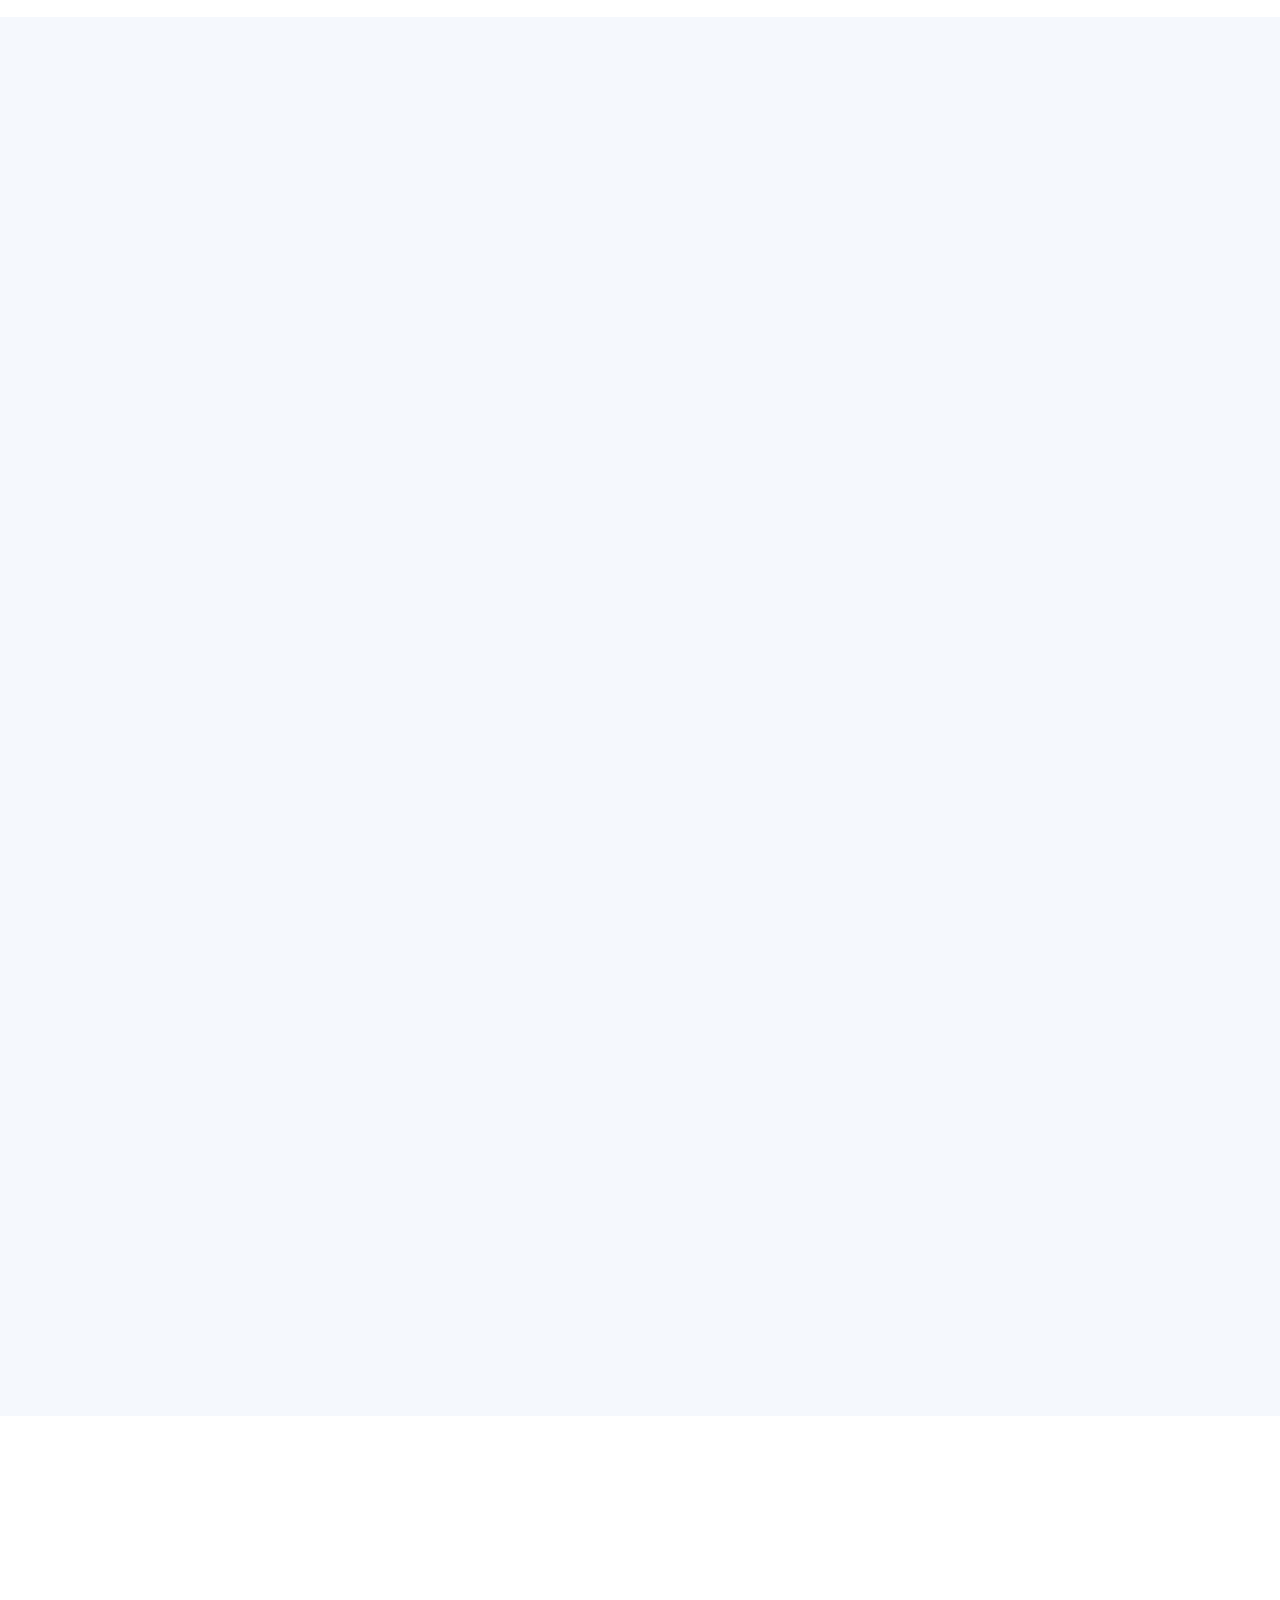
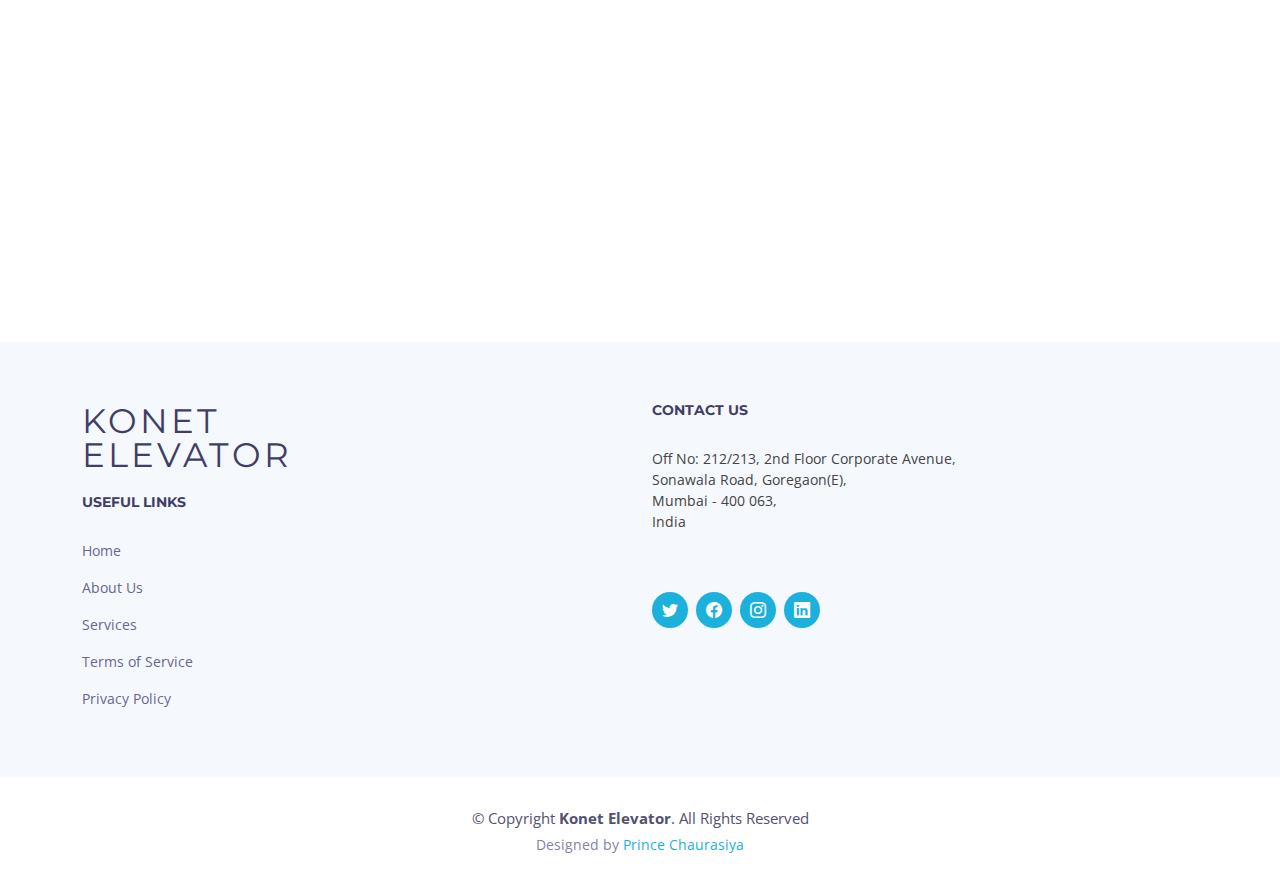
==== commit 57f04dc4: "speeling mistakes corrected agian 2 time" ====
--- a/index.html
+++ b/index.html
@@ -67,7 +67,7 @@
     <div class="container d-flex h-100">
       <div class="row justify-content-center align-self-center" data-aos="fade-up">
         <div class="col-lg-6 intro-info order-lg-first order-last" data-aos="zoom-in" data-aos-delay="100">
-          <h2>Konet elevator <br>Your One-Stop <br> <span>Lift Maintenance Solution</span> </h2>
+          <h2>Konet Elevator <br>Your One-Stop <br> <span>Lift Maintenance Solution</span> </h2>
           <div>
             <a href="tel: +91 86055 84979" class="btn-get-started scrollto">Get Maintenance Quote</a>
           </div>
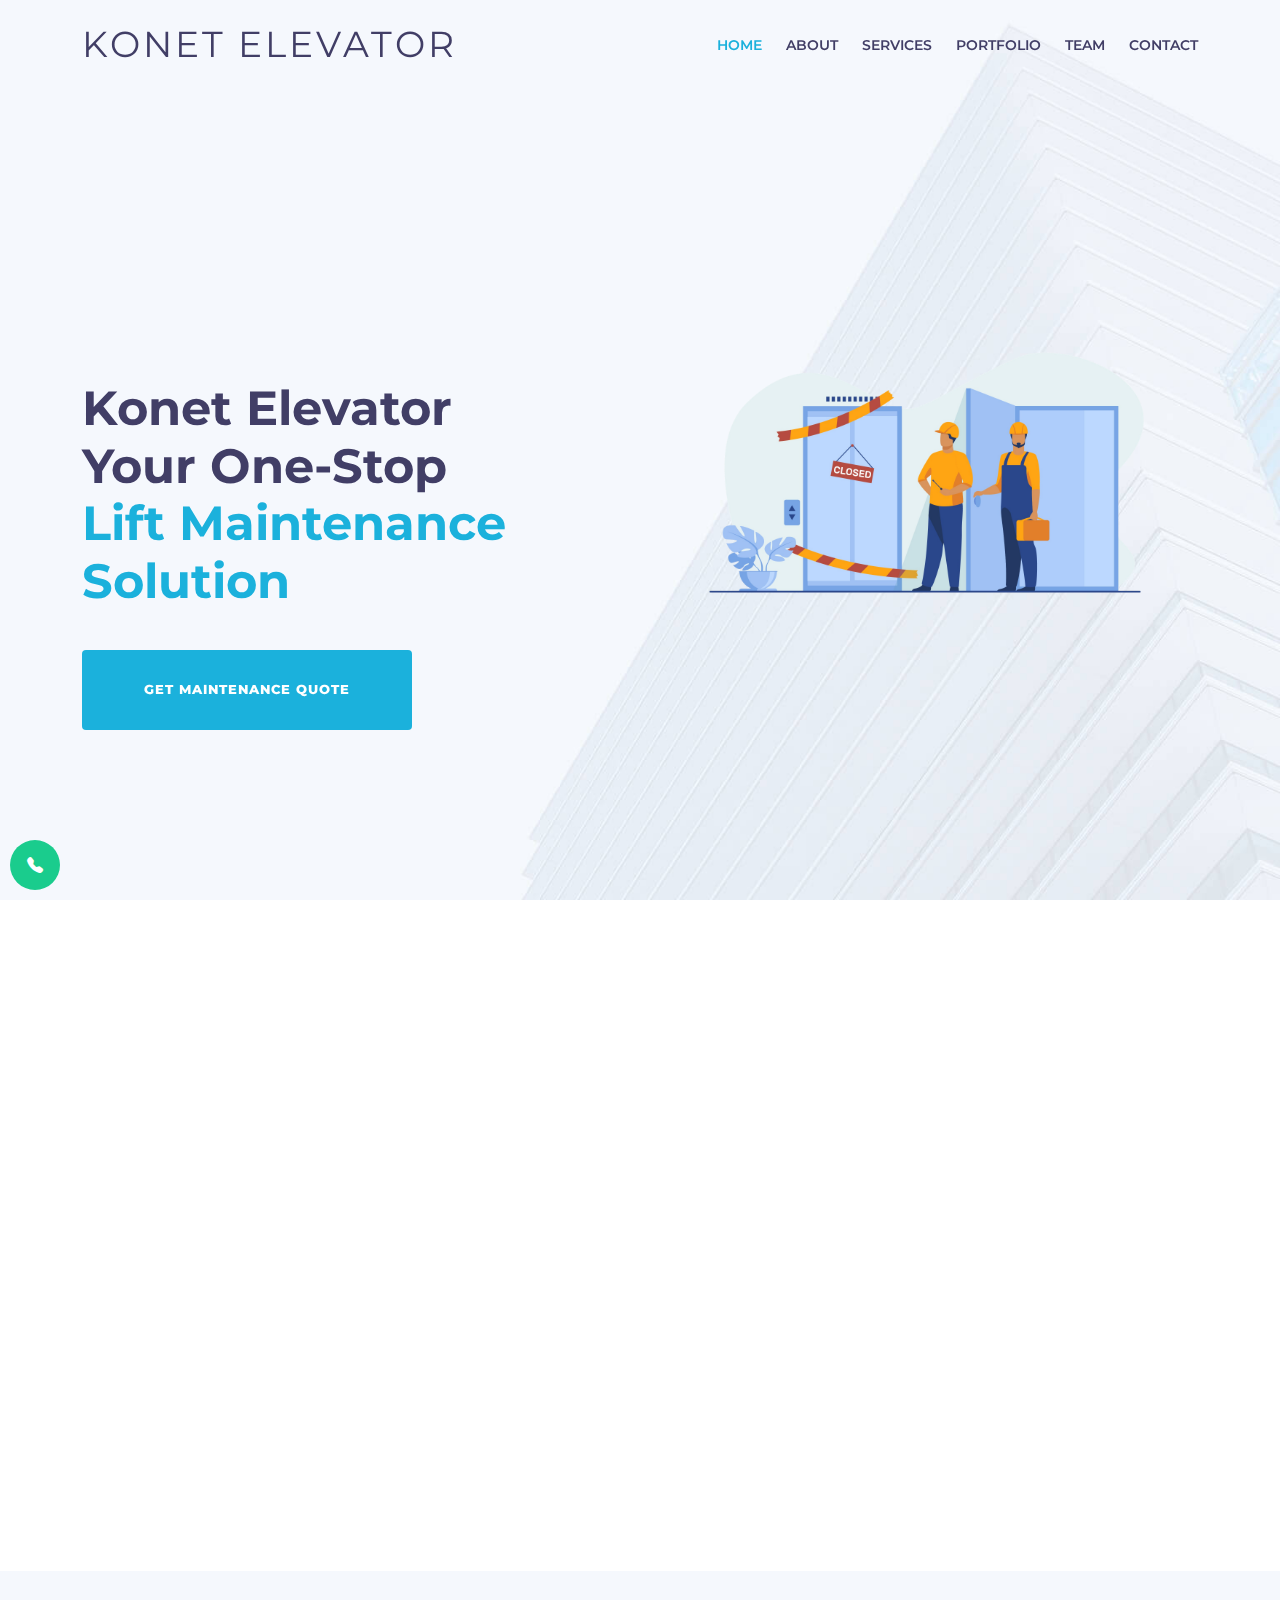
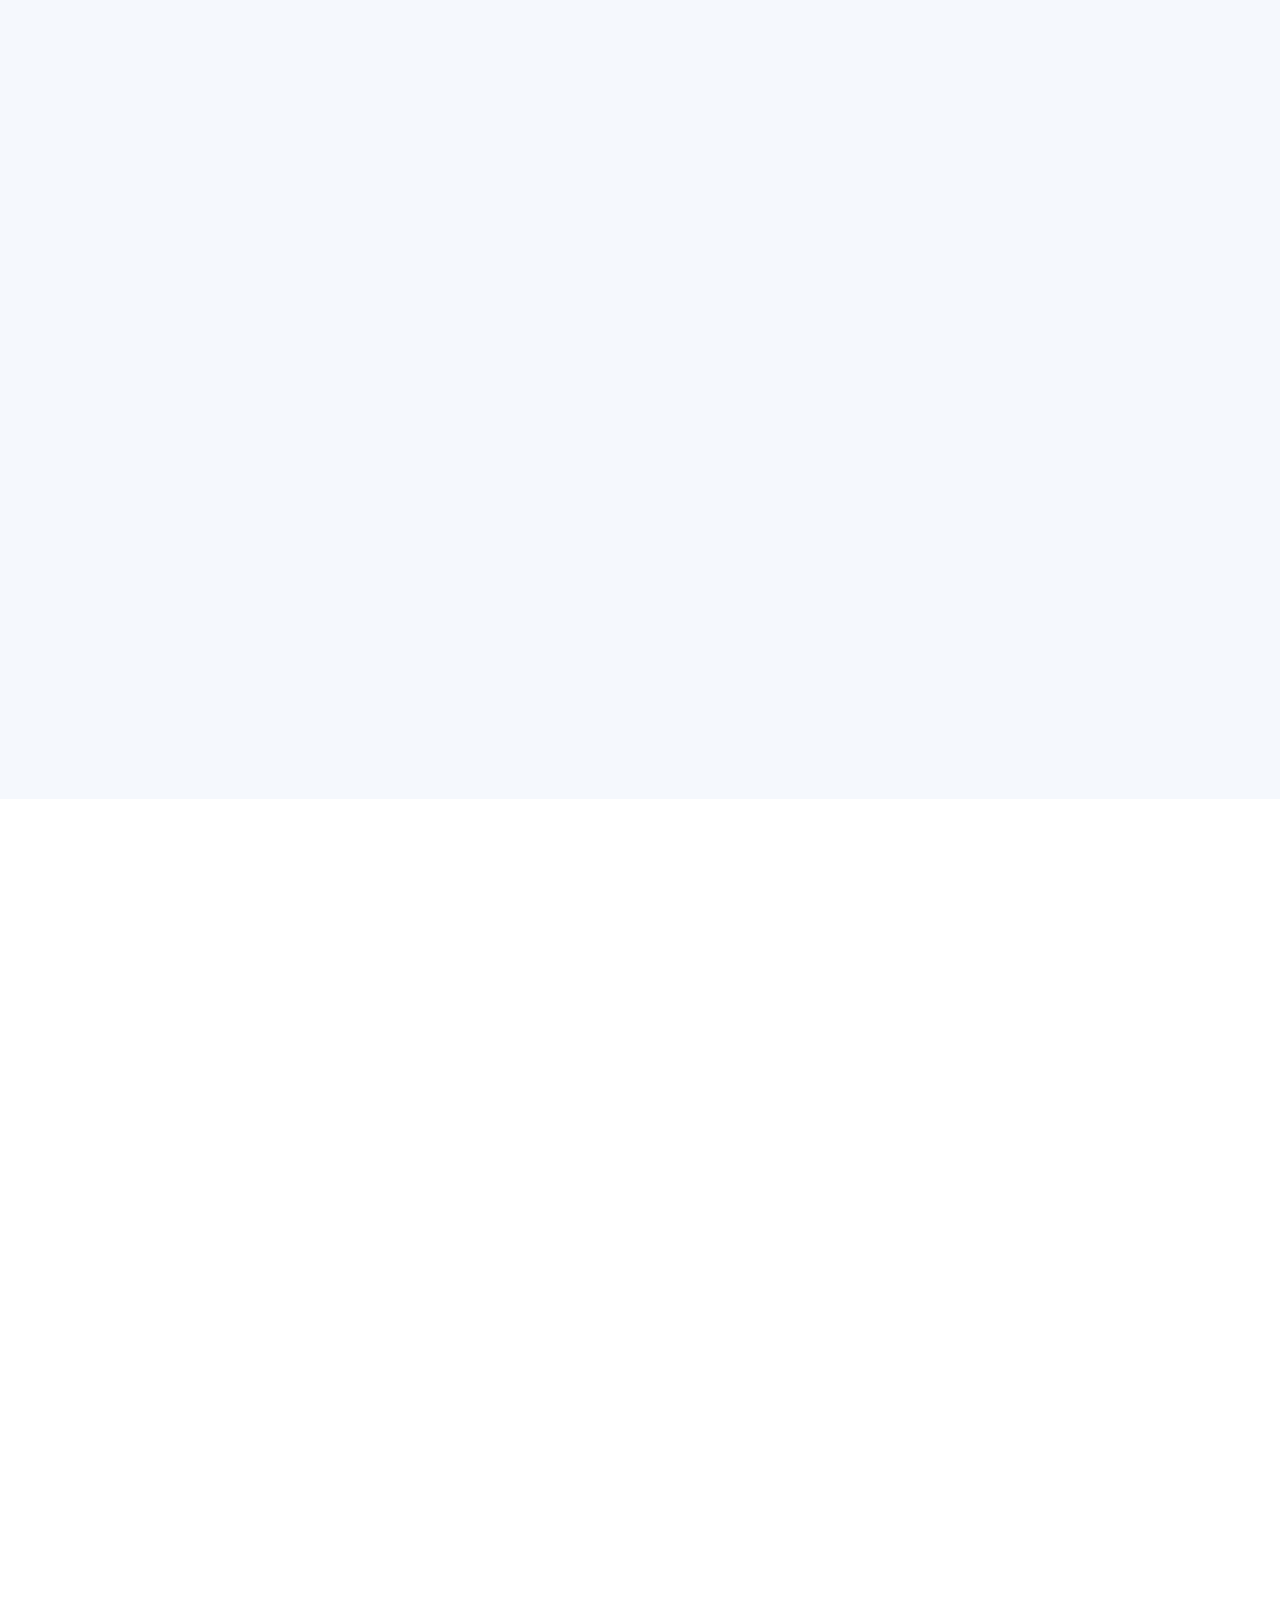
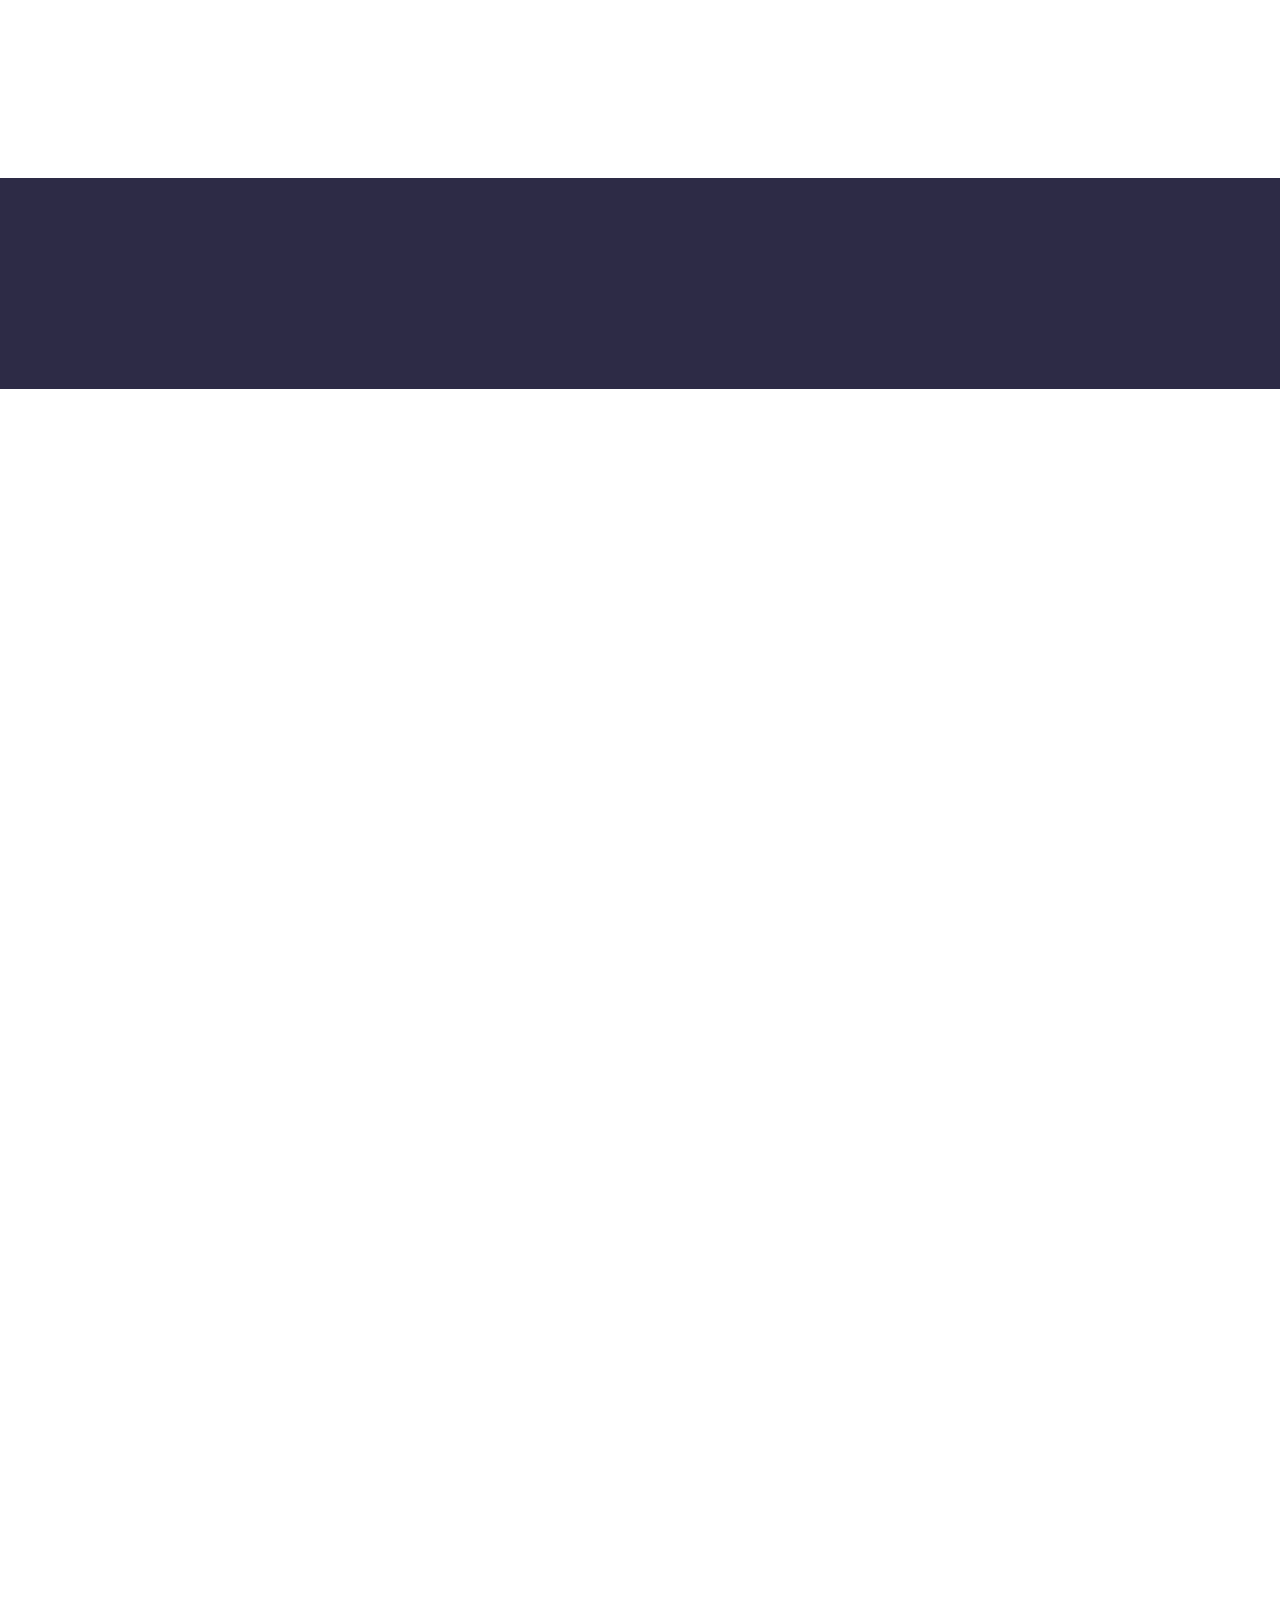
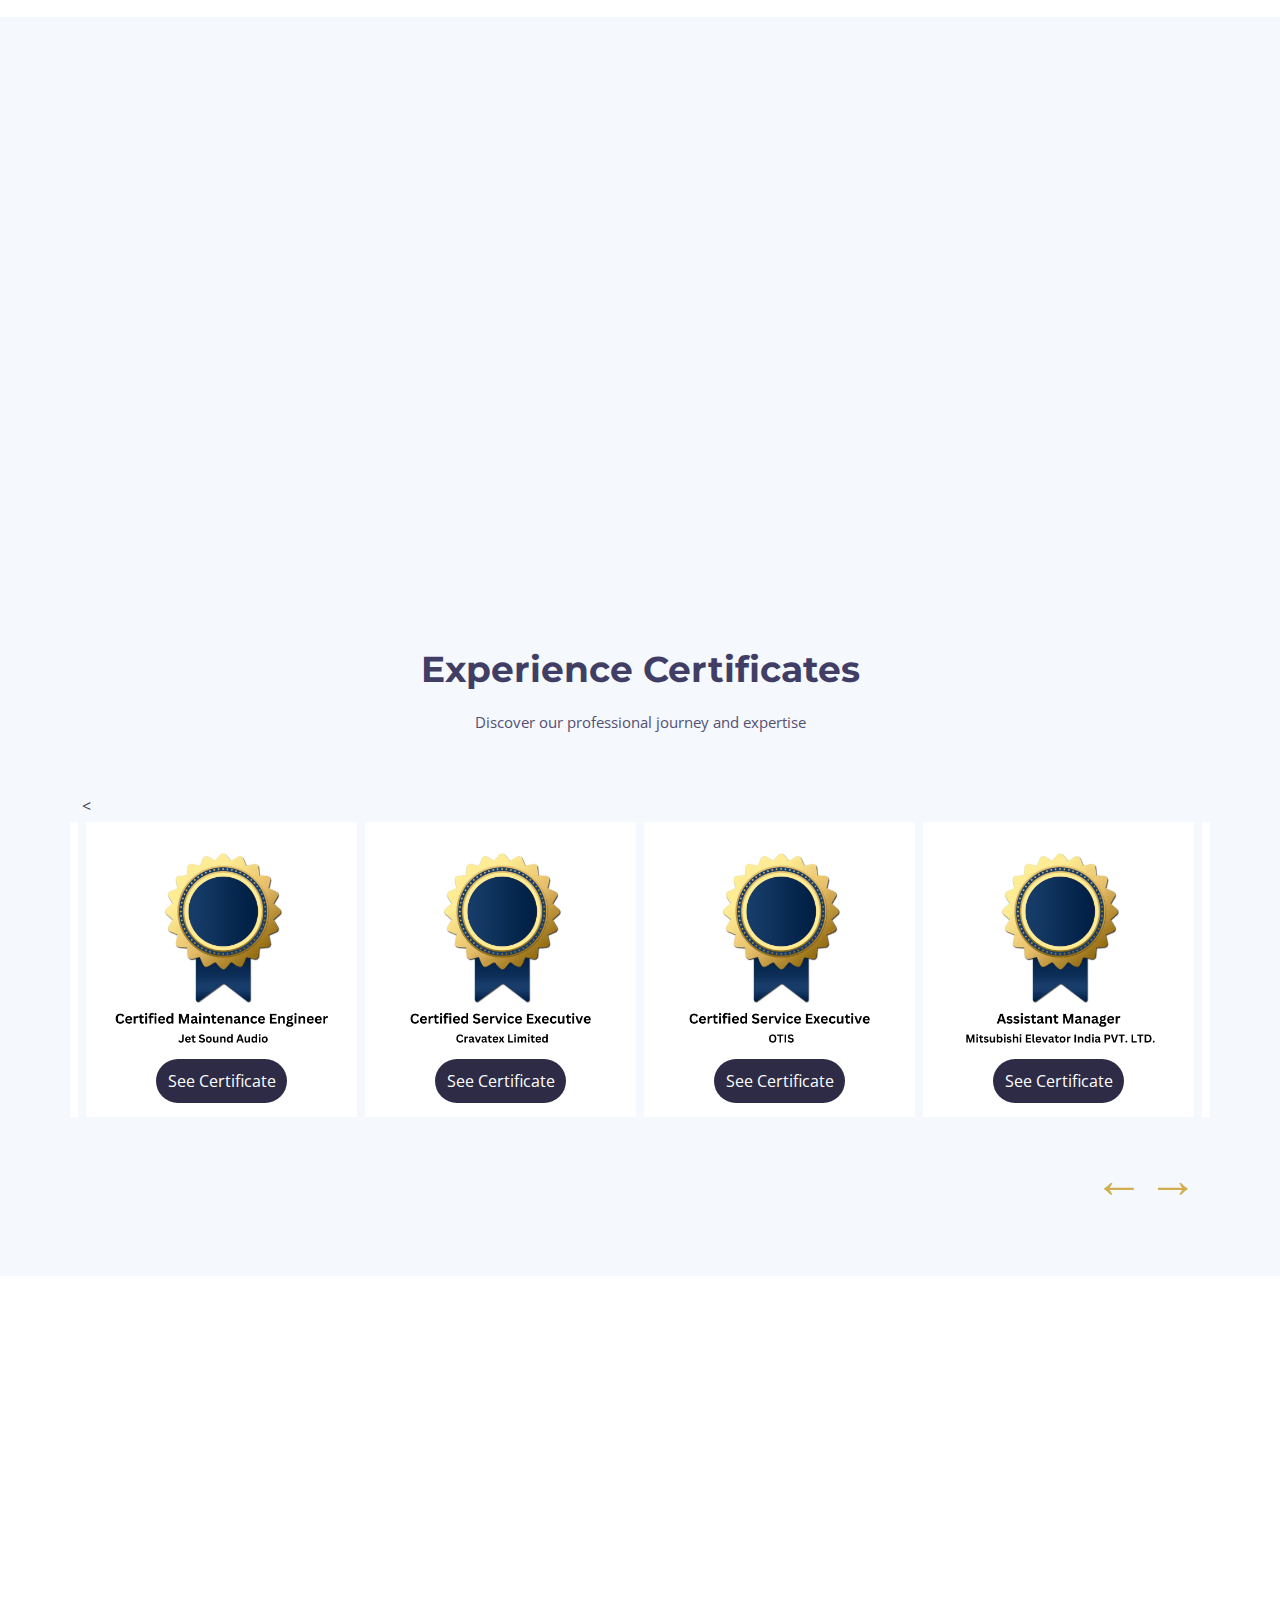
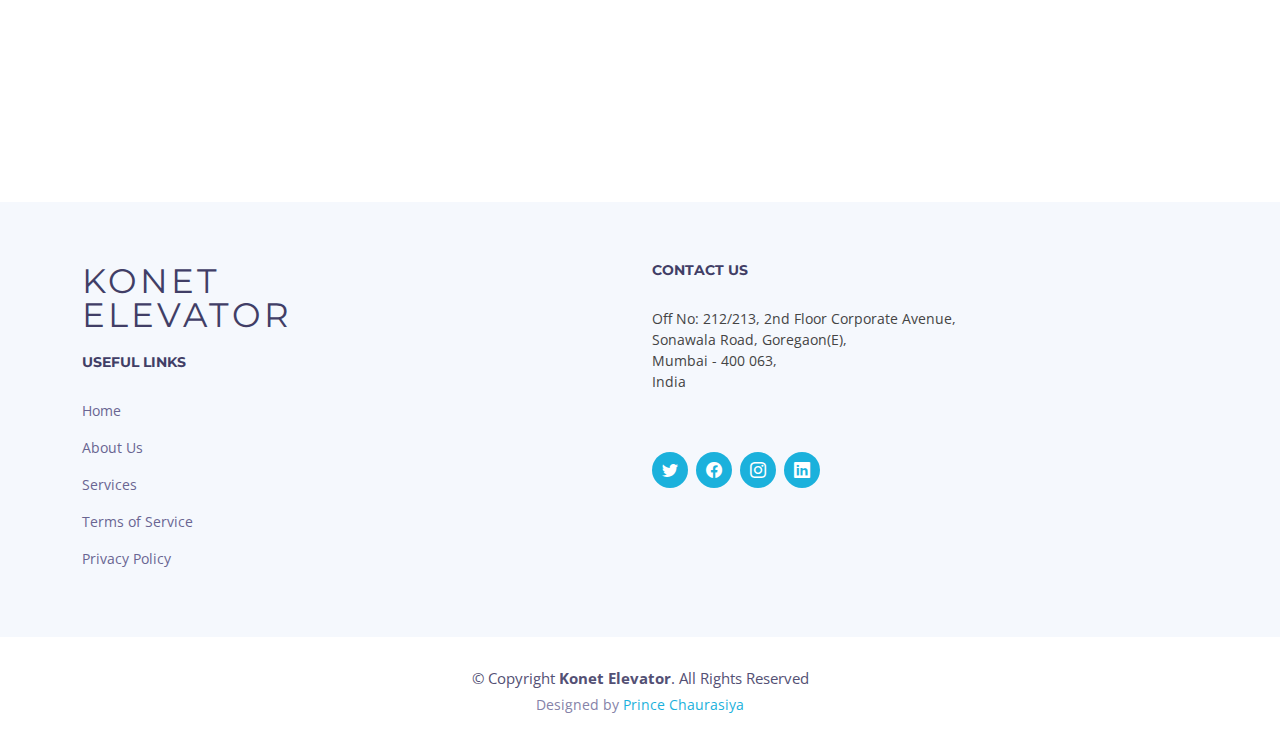
==== commit 198386ee: "certificate section added" ====
--- a/index.html
+++ b/index.html
@@ -4,19 +4,27 @@
 <head>
   <meta charset="utf-8">
   <meta content="width=device-width, initial-scale=1.0" name="viewport">
-
+  <!-- Google Tag Manager -->
+  <script>(function (w, d, s, l, i) {
+      w[l] = w[l] || []; w[l].push({
+        'gtm.start':
+          new Date().getTime(), event: 'gtm.js'
+      }); var f = d.getElementsByTagName(s)[0],
+        j = d.createElement(s), dl = l != 'dataLayer' ? '&l=' + l : ''; j.async = true; j.src =
+          'https://www.googletagmanager.com/gtm.js?id=' + i + dl; f.parentNode.insertBefore(j, f);
+    })(window, document, 'script', 'dataLayer', 'GTM-KMVGGHK3');</script>
+  <!-- End Google Tag Manager -->
   <title>konet elevator Your One-Stop Lift Maintenance Solution</title>
   <meta content="" name="description">
   <meta content="" name="keywords">
 
-  <!-- Favicons -->
-  <link href="assets/img/favicon.png" rel="icon">
-  <link href="assets/img/apple-touch-icon.png" rel="apple-touch-icon">
-
-  <!-- Google Fonts -->
-  <link
-    href="https://fonts.googleapis.com/css?family=Open+Sans:300,300i,400,400i,600,600i,700,700i|Montserrat:300,400,500,600,700"
-    rel="stylesheet">
+
+
+
+  <!-- Add this line for Slick carousel CSS -->
+  <link rel="stylesheet" href="assets/vendor/slick/slick.min.css" />
+  <link rel="stylesheet" href="assets/vendor/slick/slick-theme.css">
+
 
   <!-- Vendor CSS Files -->
   <link href="assets/vendor/aos/aos.css" rel="stylesheet">
@@ -25,11 +33,28 @@
   <link href="assets/vendor/glightbox/css/glightbox.min.css" rel="stylesheet">
   <link href="assets/vendor/swiper/swiper-bundle.min.css" rel="stylesheet">
 
+
+
+  <!-- Google Fonts -->
+  <link
+    href="https://fonts.googleapis.com/css?family=Open+Sans:300,300i,400,400i,600,600i,700,700i|Montserrat:300,400,500,600,700"
+    rel="stylesheet">
+
   <link href="assets/css/style.css" rel="stylesheet">
 
+
+
+  <!-- Favicons -->
+  <link href="assets/img/favicon.png" rel="icon">
+  <link href="assets/img/apple-touch-icon.png" rel="apple-touch-icon">
+
 </head>
 
 <body>
+  <!-- Google Tag Manager (noscript) -->
+  <noscript><iframe src="https://www.googletagmanager.com/ns.html?id=GTM-KMVGGHK3" height="0" width="0"
+      style="display:none;visibility:hidden"></iframe></noscript>
+  <!-- End Google Tag Manager (noscript) -->
 
   <!-- ======= Header ======= -->
   <header id="header" class="fixed-top d-flex align-items-center header-transparent">
@@ -496,49 +521,80 @@
 
     <!-- ======= Team Section ======= -->
     <section id="team" class="team section-bg">
-      <div class="container" data-aos="fade-up">
+      <div class="container">
         <div class="section-header">
           <h3>Experience Certificates</h3>
           <p>Discover our professional journey and expertise</p>
         </div>
 
-        <div class="row justify-content-center">
-
-          <div class="col-lg-3 col-md-6" data-aos="fade-up" data-aos-delay="100">
+        <<div class="row justify-content-center responsive">
+          <div class="col-lg-3 m-1">
             <div class="member">
               <img src="assets/img/1.png" class="img-fluid" alt="">
-
-            </div>
-          </div>
-          <div class="col-lg-3 col-md-6" data-aos="fade-up" data-aos-delay="100">
+              <a href="#" class="open-certificate-modal" data-toggle="modal" data-target="#certificateModal" data-image-src="assets/img/jet-sound-audio-certificate.jpeg">See Certificate</a>
+            </div>
+          </div>
+          <div class="col-lg-3 m-1">
             <div class="member">
               <img src="assets/img/2.png" class="img-fluid" alt="">
-
-            </div>
-          </div>
-          <div class="col-lg-3 col-md-6" data-aos="fade-up" data-aos-delay="100">
+              <a href="#" class="open-certificate-modal" data-toggle="modal" data-target="#certificateModal" data-image-src="assets/img/cravetex-limited.jpeg">See Certificate</a>
+            </div>
+          </div>
+          <div class="col-lg-3 m-1">
             <div class="member">
               <img src="assets/img/3.png" class="img-fluid" alt="">
-
-            </div>
-          </div>
-          <div class="col-lg-3 col-md-6" data-aos="fade-up" data-aos-delay="100">
+              <a href="#" class="open-certificate-modal" data-toggle="modal" data-target="#certificateModal" data-image-src="assets/img/otis-certificate.jpeg">See Certificate</a>
+            </div>
+          </div>
+          <div class="col-lg-3 m-1">
             <div class="member">
               <img src="assets/img/4.png" class="img-fluid" alt="">
-
-            </div>
-          </div>
-          <div class="col-lg-3 col-md-6" data-aos="fade-up" data-aos-delay="100">
+              <a href="#" class="open-certificate-modal" data-toggle="modal" data-target="#certificateModal" data-image-src="assets/img/mitshubishi-certificate.jpeg">See Certificate</a>
+            </div>
+          </div>
+          <div class="col-lg-3 m-1">
             <div class="member">
               <img src="assets/img/5.png" class="img-fluid" alt="">
-
-            </div>
-          </div>
-
+              <a href="#" class="open-certificate-modal" data-toggle="modal" data-target="#certificateModal" data-image-src="assets/img/kone-certificate.jpeg">See Certificate</a>
+            </div>
+          </div>
+        </div>
+
+        <div class="row">
+          <div class="col-lg-12">
+            <div class="controls-top float-right">
+              <a id="locarrowleft" class="btn-floating slick-arrow" href="#" data-slide="prev"><span
+                  class="">←</span></a>
+              <a id="locarrowright" class="btn-floating slick-arrow" href="#" data-slide="next"><span
+                  class="">→</span></a>
+            </div>
+          </div>
         </div>
 
       </div>
     </section><!-- End Team Section -->
+
+
+    <!-- Modal -->
+   <div class="modal fade" id="certificateModal" tabindex="-1" role="dialog" aria-labelledby="exampleModalLabel"
+   aria-hidden="true">
+   <div class="modal-dialog" role="document">
+     <div class="modal-content">
+       <div class="modal-header">
+         <h5 class="modal-title" id="exampleModalLabel">Certificate</h5>
+         <button type="button" class="close-certificate-Modal" data-dismiss="modal" aria-label="Close">
+           <span aria-hidden="true">&times;</span>
+         </button>
+       </div>
+       <div class="modal-body">
+         <img src="assets/img/3.png" class="img-fluid" alt="Certificate Image">
+       </div>
+       <div class="modal-footer">
+         <button type="button" class="btn btn-secondary close-certificate-Modal" data-dismiss="modal">Close</button>
+       </div>
+     </div>
+   </div>
+ </div>
 
     <!-- ======= Clients Section ======= -->
     <!-- <section id="clients" class="clients">
@@ -698,23 +754,50 @@
     </div>
   </footer>
 
+  <!--sticky mob-->
+  <div class="fixed-bottom d-md-block d-lg-none">
+    <div id="stickymob">
+      <div class="row stickybtn">
+        <a class="stickywa" href="whatsapp://send?text=Hello Doctor I want to Schedule a Visit&phone=+918605584979">
+          <img class="img-fluid" src="assets/img/wa-logo.png" height="45" width="45"
+            alt="Doctor On Call For Home Visit">
+        </a>
+      </div>
+    </div>
+  </div>
+  <!-- end of sticky mob -->
+  <a class="stickyphone" href="tel: +91 86055 84979">
+    <i class="bi bi-telephone-fill"></i>
+  </a>
+
+
+
+
   <!-- End  Footer -->
-
   <a href="#" class="back-to-top d-flex align-items-center justify-content-center"><i
       class="bi bi-arrow-up-short"></i></a>
+
+
+
+
+
+  <script src="assets/js/jquery.min.js"></script>
 
   <!-- Vendor JS Files -->
   <script src="assets/vendor/purecounter/purecounter_vanilla.js"></script>
   <script src="assets/vendor/aos/aos.js"></script>
+  <script src="https://code.jquery.com/jquery-3.3.1.slim.min.js"></script>
+  <script src="https://cdnjs.cloudflare.com/ajax/libs/popper.js/1.14.7/umd/popper.min.js"></script>
   <script src="assets/vendor/bootstrap/js/bootstrap.bundle.min.js"></script>
+  <script src="assets/vendor/slick/slick.min.js"></script>
   <script src="assets/vendor/glightbox/js/glightbox.min.js"></script>
   <script src="assets/vendor/isotope-layout/isotope.pkgd.min.js"></script>
   <script src="assets/vendor/swiper/swiper-bundle.min.js"></script>
   <script src="assets/vendor/php-email-form/validate.js"></script>
 
+
   <!-- Template Main JS File -->
   <script src="assets/js/main.js"></script>
-
 </body>
 
 </html>--- a/assets/css/style.css
+++ b/assets/css/style.css
@@ -1604,4 +1604,89 @@
 
 #footer .credits a:hover {
   color: #0a98c0;
+}
+
+
+
+.stickyphone {
+	position: fixed;
+	color: #ffffff !important;
+	padding: 0px;
+	width: 50px;
+	height: 50px;
+	bottom: 10px;
+	left: 10px;
+	border-radius: 50px;
+	/*
+  z-index:4;
+  */
+	text-align: center;
+
+	background-color: #1acc8d;
+	background-size: 400% 400%;
+	-webkit-animation: movgrad 2s ease infinite;
+	animation: movgrad 2s ease infinite;
+
+	display: flex;
+	align-items: center;
+	justify-content: center;
+}
+
+.stickyphone>span {
+	font-size: 1.5rem;
+	color: #ffffff;
+}
+
+.stickyphone:hover {
+	text-decoration: none;
+}
+
+.stickywa {
+
+
+	position: fixed;
+	color: #ffffff !important;
+	padding: 0px;
+	width: 50px;
+	height: 50px;
+	bottom: 10px;
+	right: 10px;
+
+
+	/*
+  z-index:4;
+  */
+	text-align: center;
+}
+
+
+.stickywa:hover {
+	text-decoration: none;
+}
+.inner-box{
+	border: 4px solid gray;
+	padding: 1rem;
+	margin: 1rem;
+	font-weight: 800;
+
+}
+
+.float-right{
+  float: right!important;
+}
+
+.btn-floating {
+  font-size: 50px !important;
+  color: #d0ad4e !important;
+}
+.member{
+  background-color: white;
+  padding: 1.5rem;
+}
+
+.member a{
+  color:#fff;
+  border-radius: 28px;
+  padding:0.7rem;
+  background-color: #2d2b46;
 }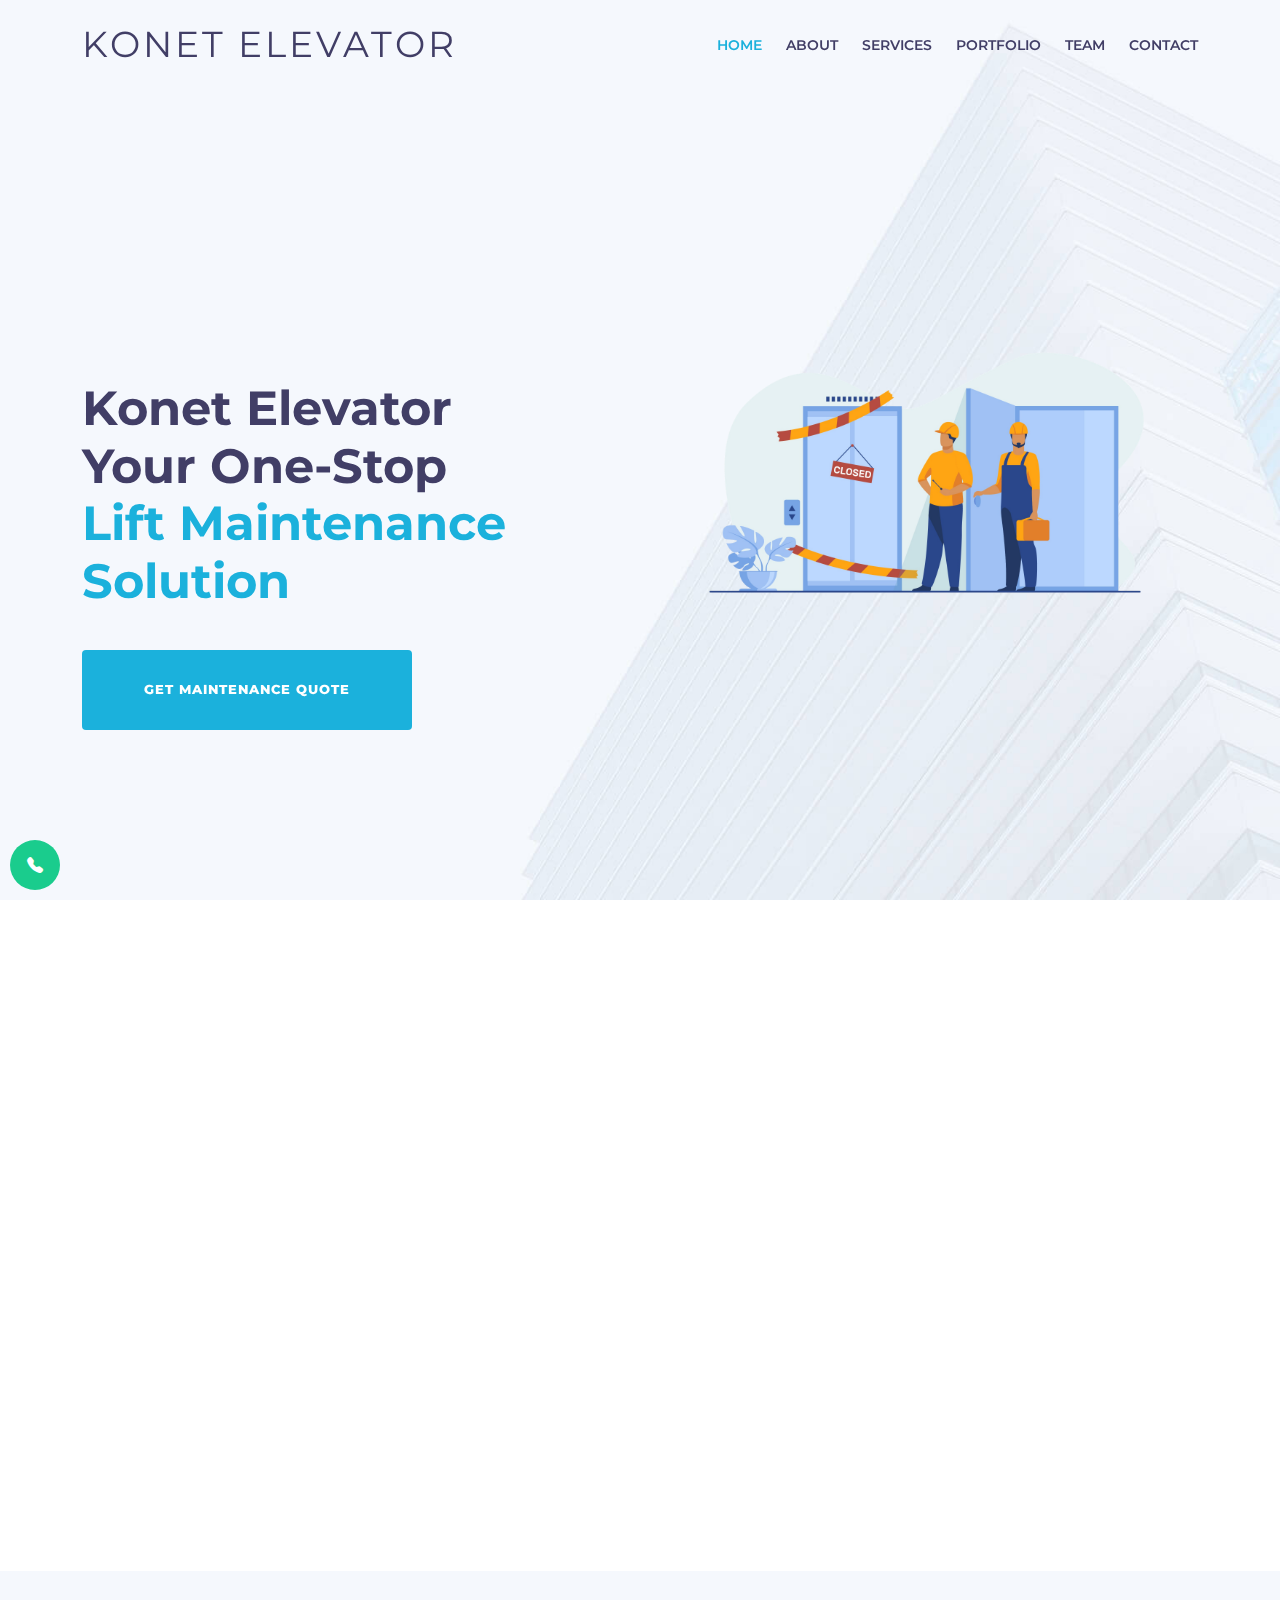
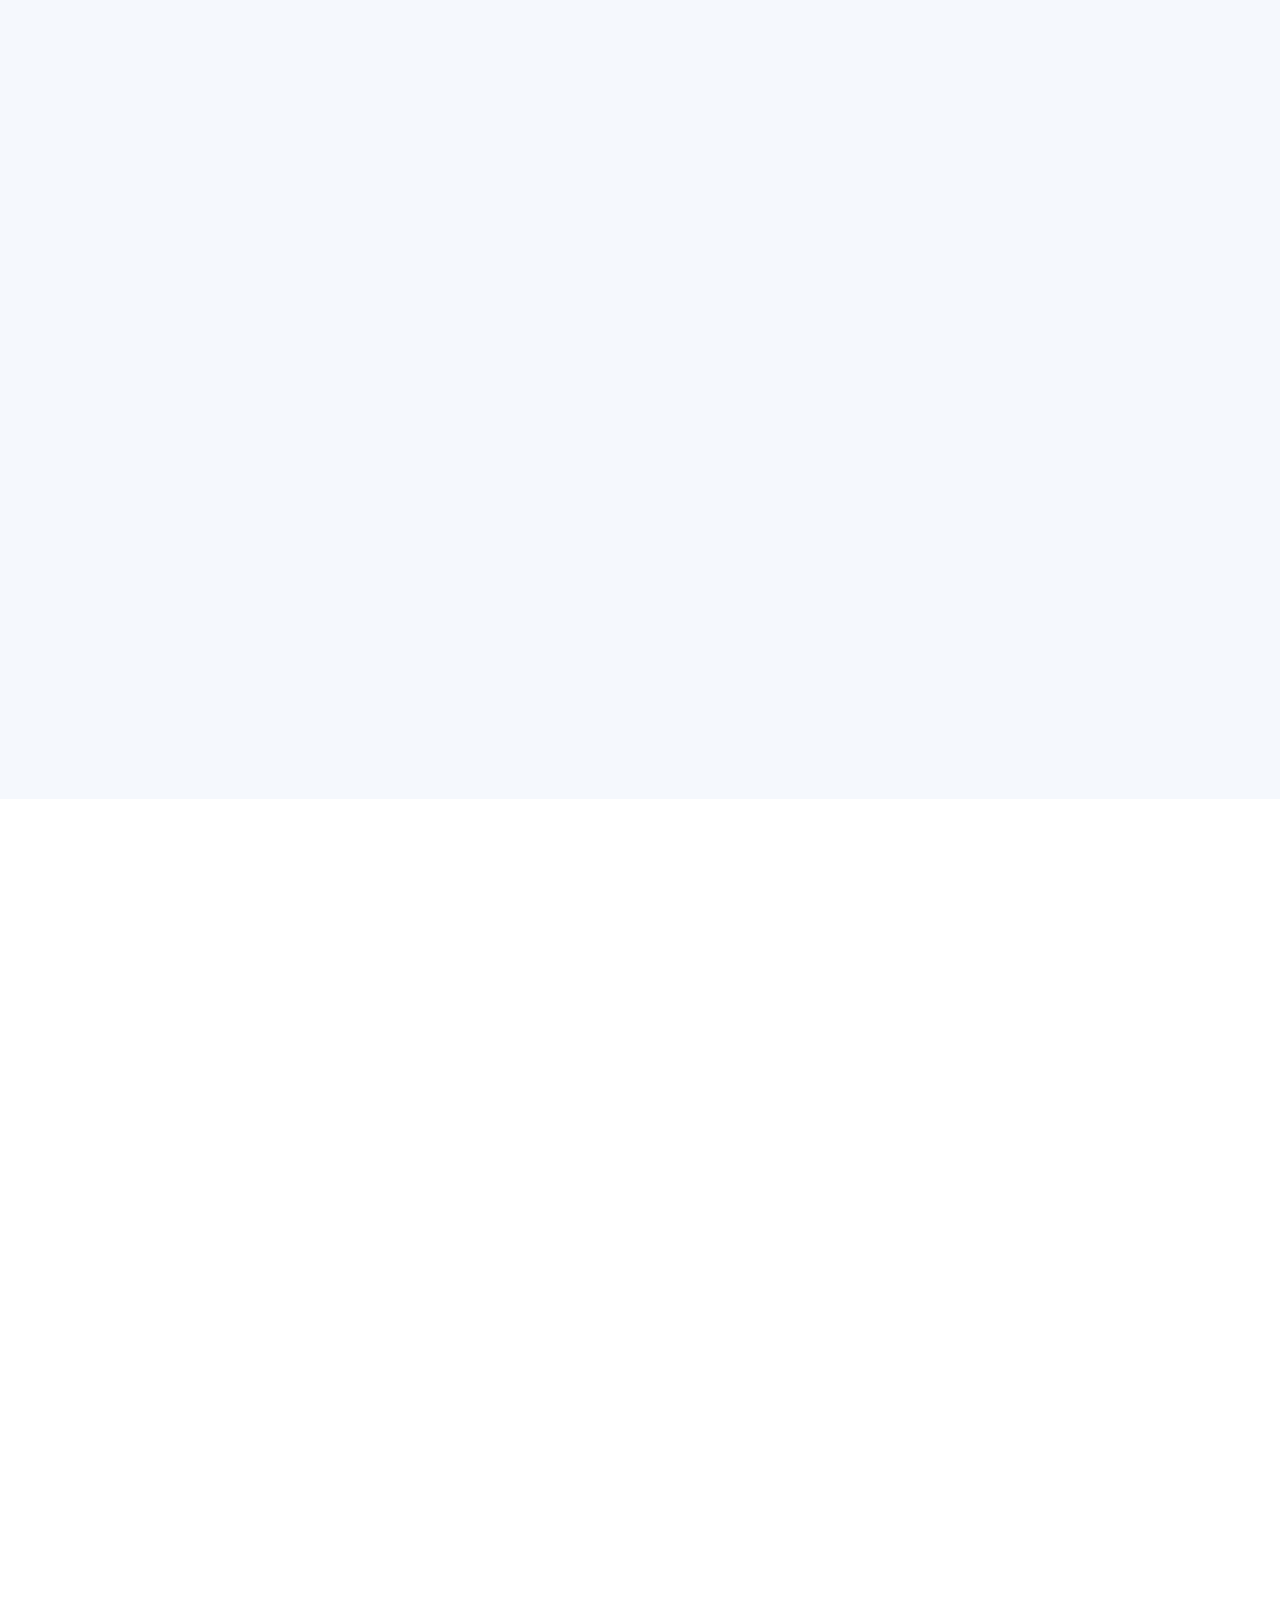
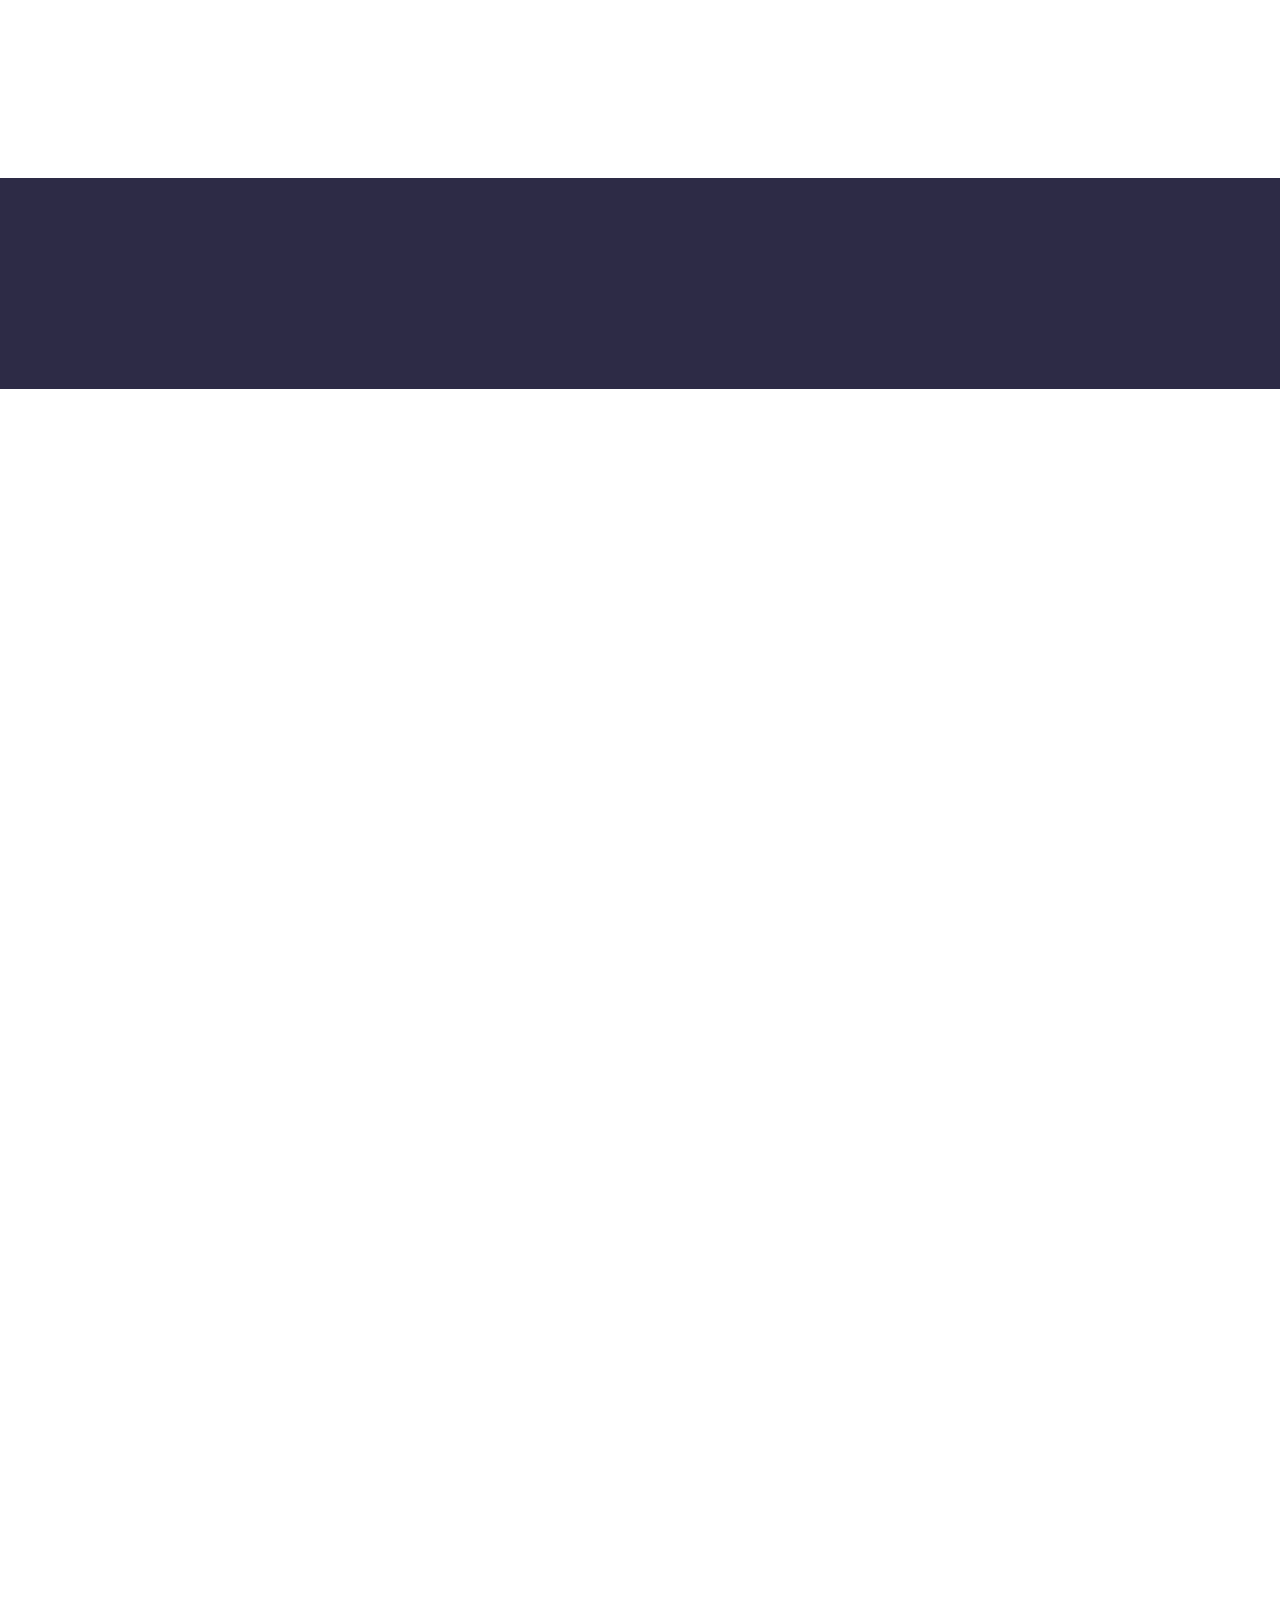
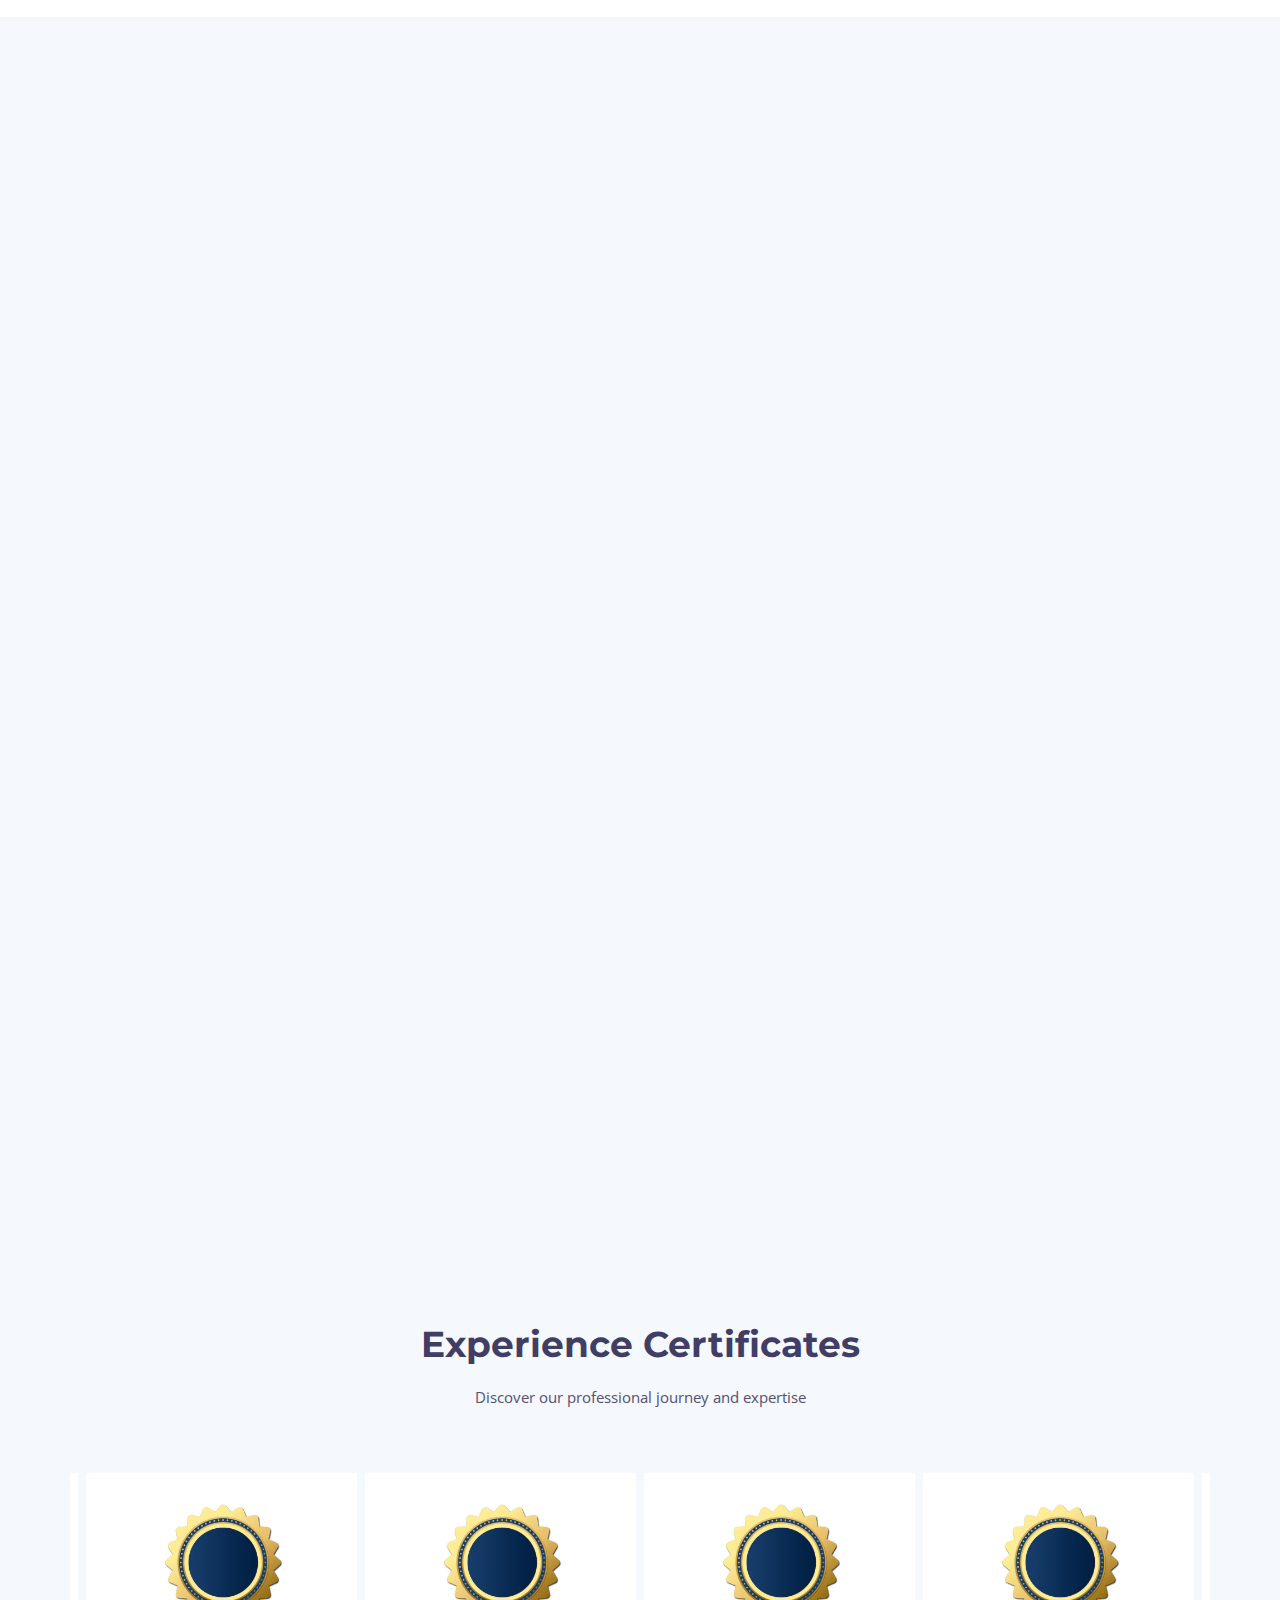
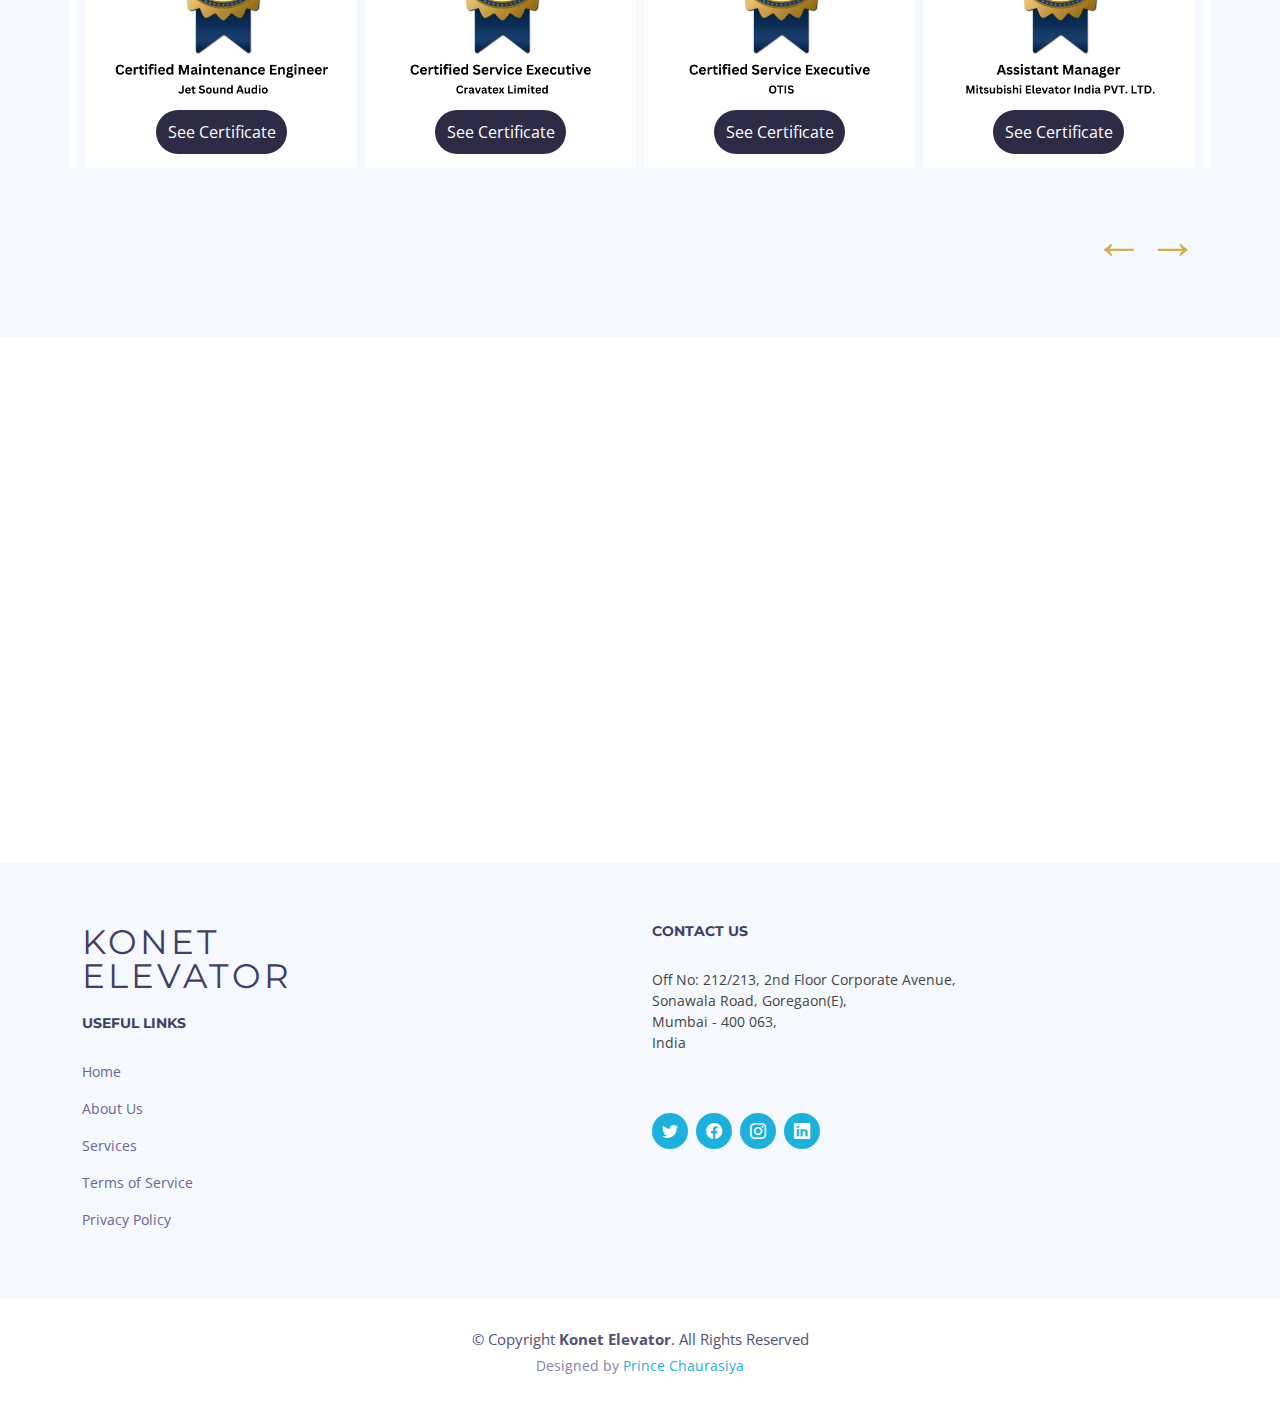
==== commit ad17f199: "clientele section slick slider added" ====
--- a/index.html
+++ b/index.html
@@ -276,7 +276,7 @@
             <p>Hours Of Support</p>
           </div>
           <div class="col-lg-3 col-6 text-center">
-            <span data-purecounter-start="0" data-purecounter-end="48" data-purecounter-duration="1"
+            <span data-purecounter-start="0" data-purecounter-end="10" data-purecounter-duration="1"
               class="purecounter"></span>
             <p>Hard Workers</p>
           </div>
@@ -354,18 +354,102 @@
     <!-- End Features Section -->
 
     <!-- ======= clientel Section ======= -->
-    <section id="clientel" class="clientel section-bg text-center">
+    <section id="clientel" class="clientel section-bg text-center  p-5">
       <div class="container" data-aos="fade-up">
         <header class="section-header">
           <h3 class="section-title">Our Clientele</h3>
         </header>
 
+
+
+
+        <div class="row mb-2 clientel-Modal-responsive">
+
+          <div class="col-lg-4 m-2">
+            <a href="#" class="open-deviBhavanModal" data-toggle="modal" data-target="#deviBhavanModal">
+              <div class="clientele-whole-wrapper">
+                <div class="clientele-img-wrapper p-2">
+                  <img src="assets/img/devi-bhavan/1.png" alt="" class="img-fluid clientele-image">
+                </div>
+                <div class="clientele-text-wrapper pb-1">
+                  <p class="clientele-text-wrapper-text "> Devi Bhavan - Breach Candy</p>
+                </div>
+              </div>
+            </a>
+          </div>
+
+          <div class="col-lg-4 m-2">
+            <a href="#" class="open-infinityTowerModal" data-toggle="modal" data-target="#infinityTowerModal">
+              <div class="clientele-whole-wrapper">
+                <div class="clientele-img-wrapper p-2">
+                  <img src="assets/img/infinity-tower/1.png" alt="" class="img-fluid clientele-image">
+                </div>
+                <div class="clientele-text-wrapper pb-1">
+                  <p class="clientele-text-wrapper-text "> infinity-tower - Malabar Hill</p>
+                </div>
+              </div>
+            </a>
+          </div>
+
+          <div class="col-lg-4 m-2">
+            <a href="#" class="open-kalpana-marine-lines-Modal" data-toggle="modal" data-target="#kalpanaMarineLinesModal">
+              <div class="clientele-whole-wrapper">
+                <div class="clientele-img-wrapper p-2">
+                  <img src="assets/img/kalpana-marine-lines/1.png" alt="" class="img-fluid clientele-image">
+                </div>
+                <div class="clientele-text-wrapper pb-1">
+                  <p class="clientele-text-wrapper-text "> Kalpana Tower - Marine Lines</p>
+                </div>
+              </div>
+            </a>
+          </div>
+
+          <div class="col-lg-4 m-2">
+            <a href="#" class="open-shefield-towers-Modal" data-toggle="modal" data-target="#shefield-towers-Modal">
+              <div class="clientele-whole-wrapper">
+                <div class="clientele-img-wrapper p-2">
+                  <img src="assets/img/shefield-towers/1.png" alt="" class="img-fluid clientele-image">
+                </div>
+                <div class="clientele-text-wrapper pb-1">
+                  <p class="clientele-text-wrapper-text "> Shefield Tower - Marine Lines</p>
+                </div>
+              </div>
+            </a>
+          </div>
+
+          <div class="col-lg-4 m-2">
+            <a href="#" class="open-shivthirth-mahalaxmi-Modal" data-toggle="modal" data-target="#shivthirth-mahalaxmi-Modal">
+              <div class="clientele-whole-wrapper">
+                <div class="clientele-img-wrapper p-2">
+                  <img src="assets/img/shivthirth-mahalaxmi/1.png" alt="" class="img-fluid clientele-image">
+                </div>
+                <div class="clientele-text-wrapper pb-1">
+                  <p class="clientele-text-wrapper-text "> Shivthirth - Mahalaxmi</p>
+                </div>
+              </div>
+            </a>
+          </div>
+
+
+
+
+        </div>
+        <div class="row pb-4" >
+          <div class="col-lg-12">
+            <div class="controls-top float-right">
+              <a id="clientModalArrowLeft" class="btn-floating slick-arrow" href="#" data-slide="prev"><span
+                  class="">←</span></a>
+              <a id="clientModalArrowRight" class="btn-floating slick-arrow" href="#" data-slide="next"><span
+                  class="">→</span></a>
+            </div>
+          </div>
+        </div>
         <div class="row" data-aos="fade-up" data-aos-delay="100">
           <div class="col-lg-12">
             <table class="table">
               <thead>
                 <tr>
-                  <th>Ref. No</th>
+                  <!-- <th>Ref. No</th> -->
                   <th>Manufacturer</th>
                   <th>Building Name and Address</th>
                   <th>Quantity</th>
@@ -373,67 +457,67 @@
               </thead>
               <tbody>
                 <tr>
-                  <td>1</td>
+                  <!-- <td>1</td> -->
                   <td>Konet</td>
                   <td>Venus Tower, Andheri West</td>
                   <td>2</td>
                 </tr>
                 <tr>
-                  <td>2</td>
+                  <!-- <td>2</td> -->
                   <td>Konet</td>
                   <td>Azad Nagar, Andheri West</td>
                   <td>1</td>
                 </tr>
                 <tr>
-                  <td>3</td>
+                  <!-- <td>3</td> -->
                   <td>Konet</td>
                   <td>Anmol Alliance, Andheri (W)</td>
                   <td>3</td>
                 </tr>
                 <tr>
-                  <td>7</td>
+                  <!-- <td>7</td> -->
                   <td>Konet</td>
                   <td>Lake Saffire, Andheri Powai</td>
                   <td>16</td>
                 </tr>
                 <tr>
-                  <td>11</td>
+                  <!-- <td>11</td> -->
                   <td>Konet</td>
                   <td>Paradise Park, Santacruz West</td>
                   <td>2</td>
                 </tr>
                 <tr>
-                  <td>14</td>
+                  <!-- <td>14</td> -->
                   <td>Konet</td>
                   <td>Narayan Apartment, Santacruz West</td>
                   <td>2</td>
                 </tr>
                 <tr>
-                  <td>17</td>
+                  <!-- <td>17</td> -->
                   <td>Konet</td>
                   <td>Niwan So, Vasai (W)</td>
                   <td>2</td>
                 </tr>
                 <tr>
-                  <td>18</td>
+                  <!-- <td>18</td> -->
                   <td>Konet</td>
                   <td>Evan Apt, Vasai (W)</td>
                   <td>3</td>
                 </tr>
                 <tr>
-                  <td>19</td>
+                  <!-- <td>19</td> -->
                   <td>Konet</td>
                   <td>Hotel Versova Social, Andheri Versova</td>
                   <td>1</td>
                 </tr>
                 <tr>
-                  <td>21</td>
+                  <!-- <td>21</td> -->
                   <td>Konet</td>
                   <td>Serenity, Oshiwara</td>
                   <td>4</td>
                 </tr>
                 <tr>
-                  <td>22</td>
+                  <!-- <td>22</td> -->
                   <td>Konet</td>
                   <td>Silver Arch, Goregaon East</td>
                   <td>1</td>
@@ -527,35 +611,40 @@
           <p>Discover our professional journey and expertise</p>
         </div>
 
-        <<div class="row justify-content-center responsive">
+        <div class="row justify-content-center responsive">
           <div class="col-lg-3 m-1">
             <div class="member">
               <img src="assets/img/1.png" class="img-fluid" alt="">
-              <a href="#" class="open-certificate-modal" data-toggle="modal" data-target="#certificateModal" data-image-src="assets/img/jet-sound-audio-certificate.jpeg">See Certificate</a>
+              <a href="#" class="open-certificate-modal" data-toggle="modal" data-target="#certificateModal"
+                data-image-src="assets/img/jet-sound-audio-certificate.jpeg">See Certificate</a>
             </div>
           </div>
           <div class="col-lg-3 m-1">
             <div class="member">
               <img src="assets/img/2.png" class="img-fluid" alt="">
-              <a href="#" class="open-certificate-modal" data-toggle="modal" data-target="#certificateModal" data-image-src="assets/img/cravetex-limited.jpeg">See Certificate</a>
+              <a href="#" class="open-certificate-modal" data-toggle="modal" data-target="#certificateModal"
+                data-image-src="assets/img/cravetex-limited.jpeg">See Certificate</a>
             </div>
           </div>
           <div class="col-lg-3 m-1">
             <div class="member">
               <img src="assets/img/3.png" class="img-fluid" alt="">
-              <a href="#" class="open-certificate-modal" data-toggle="modal" data-target="#certificateModal" data-image-src="assets/img/otis-certificate.jpeg">See Certificate</a>
+              <a href="#" class="open-certificate-modal" data-toggle="modal" data-target="#certificateModal"
+                data-image-src="assets/img/otis-certificate.jpeg">See Certificate</a>
             </div>
           </div>
           <div class="col-lg-3 m-1">
             <div class="member">
               <img src="assets/img/4.png" class="img-fluid" alt="">
-              <a href="#" class="open-certificate-modal" data-toggle="modal" data-target="#certificateModal" data-image-src="assets/img/mitshubishi-certificate.jpeg">See Certificate</a>
+              <a href="#" class="open-certificate-modal" data-toggle="modal" data-target="#certificateModal"
+                data-image-src="assets/img/mitshubishi-certificate.jpeg">See Certificate</a>
             </div>
           </div>
           <div class="col-lg-3 m-1">
             <div class="member">
               <img src="assets/img/5.png" class="img-fluid" alt="">
-              <a href="#" class="open-certificate-modal" data-toggle="modal" data-target="#certificateModal" data-image-src="assets/img/kone-certificate.jpeg">See Certificate</a>
+              <a href="#" class="open-certificate-modal" data-toggle="modal" data-target="#certificateModal"
+                data-image-src="assets/img/kone-certificate.jpeg">See Certificate</a>
             </div>
           </div>
         </div>
@@ -576,25 +665,263 @@
 
 
     <!-- Modal -->
-   <div class="modal fade" id="certificateModal" tabindex="-1" role="dialog" aria-labelledby="exampleModalLabel"
-   aria-hidden="true">
-   <div class="modal-dialog" role="document">
-     <div class="modal-content">
-       <div class="modal-header">
-         <h5 class="modal-title" id="exampleModalLabel">Certificate</h5>
-         <button type="button" class="close-certificate-Modal" data-dismiss="modal" aria-label="Close">
-           <span aria-hidden="true">&times;</span>
-         </button>
-       </div>
-       <div class="modal-body">
-         <img src="assets/img/3.png" class="img-fluid" alt="Certificate Image">
-       </div>
-       <div class="modal-footer">
-         <button type="button" class="btn btn-secondary close-certificate-Modal" data-dismiss="modal">Close</button>
-       </div>
-     </div>
-   </div>
- </div>
+    <div class="modal fade anyModal" id="certificateModal" tabindex="-1" role="dialog"
+      aria-labelledby="exampleModalLabel" aria-hidden="true">
+      <div class="modal-dialog" role="document">
+        <div class="modal-content">
+          <div class="modal-header">
+            <h5 class="modal-title" id="exampleModalLabel">Certificate</h5>
+            <button type="button" class="close-certificate-Modal" data-dismiss="modal" aria-label="Close">
+              <span aria-hidden="true">&times;</span>
+            </button>
+          </div>
+          <div class="modal-body">
+            <img src="assets/img/3.png" class="img-fluid" alt="Certificate Image">
+          </div>
+          <div class="modal-footer">
+            <button type="button" class="btn btn-secondary close-certificate-Modal" data-dismiss="modal">Close</button>
+          </div>
+        </div>
+      </div>
+    </div>
+
+
+
+    <!-- Modal 2  Devi Bhavan Modal -->
+
+    <div class="modal fade" id="deviBhavanModal" tabindex="-1" role="dialog" aria-labelledby="deviBhavanModalLabel"
+      aria-hidden="true">
+      <div class="modal-dialog modal-lg" role="document">
+        <div class="modal-content">
+          <div class="modal-header">
+            <h5 class="modal-title" id="deviBhavanModalLabel">Devi Bhavan - Breach Candy, Mumbai</h5>
+            <button type="button" class="close close-deviBhavanModal" data-dismiss="modal" aria-label="Close">
+              <span aria-hidden="true">&times;</span>
+            </button>
+          </div>
+          <div class="modal-body">
+            <div class="row devi-bhavan-responsive">
+              <div class="col-lg-12">
+                <img src="assets/img/devi-bhavan/1.png" alt="" class="img-fluid custom-image">
+              </div>
+              <div class="col-lg-12">
+                <img src="assets/img/devi-bhavan/2.png" alt="" class="img-fluid custom-image">
+              </div>
+              <div class="col-lg-12">
+                <img src="assets/img/devi-bhavan/3.png" alt="" class="img-fluid custom-image">
+              </div>
+              <div class="col-lg-12">
+                <img src="assets/img/devi-bhavan/4.png" alt="" class="img-fluid custom-image">
+              </div>
+            </div>
+            <div class="row">
+              <div class="col-lg-12">
+                <div class="controls-top float-right">
+                  <a id="deviBhavanArrowLeft" class="btn-floating slick-arrow" href="#" data-slide="prev"><span
+                      class="">←</span></a>
+                  <a id="deviBhavanArrowRight" class="btn-floating slick-arrow" href="#" data-slide="next"><span
+                      class="">→</span></a>
+                </div>
+              </div>
+            </div>
+          </div>
+          <div class="modal-footer">
+            <button type="button" class="btn btn-secondary close-deviBhavanModal" data-dismiss="modal">Close</button>
+          </div>
+        </div>
+      </div>
+    </div>
+
+    <!-- Modal 3 Infinity Tower Modal -->
+
+    <div class="modal fade" id="infinityTowerModal" tabindex="-1" role="dialog"
+      aria-labelledby="infinityTowerModalLabel" aria-hidden="true">
+      <div class="modal-dialog modal-lg" role="document">
+        <div class="modal-content">
+          <div class="modal-header">
+            <h5 class="modal-title" id="infinityTowerModalModalLabel">Infinity Tower (Om Sadan )Napean Sea Road, Mumbai</h5>
+            <button type="button" class="close close-infinityTowerModal" data-dismiss="modal" aria-label="Close">
+              <span aria-hidden="true">&times;</span>
+            </button>
+          </div>
+          <div class="modal-body">
+            <div class="row infinity-tower-responsive">
+              <div class="col-lg-12">
+                <img src="assets/img/infinity-tower/1.png" alt="" class="img-fluid custom-image">
+              </div>
+              <div class="col-lg-12">
+                <img src="assets/img/infinity-tower/2.png" alt="" class="img-fluid custom-image">
+              </div>
+              <div class="col-lg-12">
+                <img src="assets/img/infinity-tower/3.png" alt="" class="img-fluid custom-image">
+              </div>
+              <div class="col-lg-12">
+                <img src="assets/img/infinity-tower/4.png" alt="" class="img-fluid custom-image">
+              </div>
+            </div>
+            <div class="row">
+              <div class="col-lg-12">
+                <div class="controls-top float-right">
+                  <a id="infinityTowerleft" class="btn-floating slick-arrow" href="#" data-slide="prev"><span
+                      class="">←</span></a>
+                  <a id="infinityToweright" class="btn-floating slick-arrow" href="#" data-slide="next"><span
+                      class="">→</span></a>
+                </div>
+              </div>
+            </div>
+          </div>
+          <div class="modal-footer">
+            <button type="button" class="btn btn-secondary close-infinityTowerModal" data-dismiss="modal">Close</button>
+          </div>
+        </div>
+      </div>
+    </div>
+
+
+<!-- Modal 3 Infinity Tower Modal -->
+
+<div class="modal fade" id="kalpanaMarineLinesModal" tabindex="-1" role="dialog"
+aria-labelledby="kalpanaMarineLinesModalLabel" aria-hidden="true">
+<div class="modal-dialog modal-lg" role="document">
+  <div class="modal-content">
+    <div class="modal-header">
+      <h5 class="modal-title" id="kalpanaMarineLinesModalLabel">Kalpana, Marine Lines, Mumbai</h5>
+      <button type="button" class="close close-kalpana-marine-lines-Modal" data-dismiss="modal" aria-label="Close">
+        <span aria-hidden="true">&times;</span>
+      </button>
+    </div>
+    <div class="modal-body">
+      <div class="row kalpana-marine-lines-responsive">
+        <div class="col-lg-12">
+          <img src="assets/img/kalpana-marine-lines/1.png" alt="" class="img-fluid custom-image">
+        </div>
+        <div class="col-lg-12">
+          <img src="assets/img/kalpana-marine-lines/2.png" alt="" class="img-fluid custom-image">
+        </div>
+        <div class="col-lg-12">
+          <img src="assets/img/kalpana-marine-lines/3.png" alt="" class="img-fluid custom-image">
+        </div>
+        <div class="col-lg-12">
+          <img src="assets/img/kalpana-marine-lines/4.png" alt="" class="img-fluid custom-image">
+        </div>
+      </div>
+      <div class="row">
+        <div class="col-lg-12">
+          <div class="controls-top float-right">
+            <a id="kalpanaMarineLinesArrowLeft" class="btn-floating slick-arrow" href="#" data-slide="prev"><span
+                class="">←</span></a>
+            <a id="kalpanaMarineLinesArrowRight" class="btn-floating slick-arrow" href="#" data-slide="next"><span
+                class="">→</span></a>
+          </div>
+        </div>
+      </div>
+    </div>
+    <div class="modal-footer">
+      <button type="button" class="btn btn-secondary close-kalpana-marine-lines-Modal" data-dismiss="modal">Close</button>
+    </div>
+  </div>
+</div>
+</div>
+
+
+
+<!-- Modal 4 Shefield Towers Modal -->
+
+<div class="modal fade" id="shefield-towers-Modal" tabindex="-1" role="dialog"
+aria-labelledby="shefield-towers-ModalLabel" aria-hidden="true">
+<div class="modal-dialog modal-lg" role="document">
+  <div class="modal-content">
+    <div class="modal-header">
+      <h5 class="modal-title" id="shefield-towers-ModalLabel">Shefield Towers,lokhandawala Andheri, Mumbai</h5>
+      <button type="button" class="close close-shefield-towers-Modal" data-dismiss="modal" aria-label="Close">
+        <span aria-hidden="true">&times;</span>
+      </button>
+    </div>
+    <div class="modal-body">
+      <div class="row shefield-towers-Modal-responsive">
+        <div class="col-lg-12">
+          <img src="assets/img/shefield-towers/1.png" alt="" class="img-fluid custom-image">
+        </div>
+        <div class="col-lg-12">
+          <img src="assets/img/shefield-towers/2.png" alt="" class="img-fluid custom-image">
+        </div>
+        <div class="col-lg-12">
+          <img src="assets/img/shefield-towers/3.png" alt="" class="img-fluid custom-image">
+        </div>
+        <div class="col-lg-12">
+          <img src="assets/img/shefield-towers/4.png" alt="" class="img-fluid custom-image">
+        </div>
+      </div>
+      <div class="row">
+        <div class="col-lg-12">
+          <div class="controls-top float-right">
+            <a id="shefieldTowersArrowLeft" class="btn-floating slick-arrow" href="#" data-slide="prev"><span
+                class="">←</span></a>
+            <a id="shefieldTowersArrowRight" class="btn-floating slick-arrow" href="#" data-slide="next"><span
+                class="">→</span></a>
+          </div>
+        </div>
+      </div>
+    </div>
+    <div class="modal-footer">
+      <button type="button" class="btn btn-secondary close-shefield-towers-Modal" data-dismiss="modal">Close</button>
+    </div>
+  </div>
+</div>
+</div>
+
+
+
+
+
+
+
+<!-- Modal 5 Shivthirth Mahalaxmi Modal Modal -->
+
+<div class="modal fade" id="shivthirth-mahalaxmi-Modal" tabindex="-1" role="dialog"
+aria-labelledby="shivthirth-mahalaxmi-ModalLabel" aria-hidden="true">
+<div class="modal-dialog modal-lg" role="document">
+  <div class="modal-content">
+    <div class="modal-header">
+      <h5 class="modal-title" id="shivthirth-mahalaxmi-ModallLabel">Shivthirth - Mahalaxmi, Mumbai</h5>
+      <button type="button" class="close close-shivthirth-mahalaxmi-Modal" data-dismiss="modal" aria-label="Close">
+        <span aria-hidden="true">&times;</span>
+      </button>
+    </div>
+    <div class="modal-body">
+      <div class="row shivthirth-mahalaxmi-Modal-responsive">
+        <div class="col-lg-12">
+          <img src="assets/img/shivthirth-mahalaxmi/1.png" alt="" class="img-fluid custom-image">
+        </div>
+        <div class="col-lg-12">
+          <img src="assets/img/shivthirth-mahalaxmi/2.png" alt="" class="img-fluid custom-image">
+        </div>
+        <div class="col-lg-12">
+          <img src="assets/img/shivthirth-mahalaxmi/3.png" alt="" class="img-fluid custom-image">
+        </div>
+        <div class="col-lg-12">
+          <img src="assets/img/shivthirth-mahalaxmi/4.png" alt="" class="img-fluid custom-image">
+        </div>
+      </div>
+      <div class="row">
+        <div class="col-lg-12">
+          <div class="controls-top float-right">
+            <a id="shivthirth-mahalaxmi-ModalArrowLeft" class="btn-floating slick-arrow" href="#" data-slide="prev"><span
+                class="">←</span></a>
+            <a id="shivthirth-mahalaxmi-ModalArrowRight" class="btn-floating slick-arrow" href="#" data-slide="next"><span
+                class="">→</span></a>
+          </div>
+        </div>
+      </div>
+    </div>
+    <div class="modal-footer">
+      <button type="button" class="btn btn-secondary close-shivthirth-mahalaxmi-Modal" data-dismiss="modal">Close</button>
+    </div>
+  </div>
+</div>
+</div>
+
+
 
     <!-- ======= Clients Section ======= -->
     <!-- <section id="clients" class="clients">
--- a/assets/css/style.css
+++ b/assets/css/style.css
@@ -1689,4 +1689,56 @@
   border-radius: 28px;
   padding:0.7rem;
   background-color: #2d2b46;
+}
+
+.clientele-text-wrapper-text{
+ font-weight: bold;
+ padding: 1rem;
+}
+
+.clientele-whole-wrapper{
+  background: #fff;
+  border-radius: 20px;
+}
+
+
+.clientele-whole-wrapper:hover {
+
+  background: #fff;
+  box-shadow: 0 10px 29px 0 rgba(68, 88, 144, 0.1);
+
+}
+
+
+.clientele-whole-wrapper:hover {
+
+  background: #fff;
+  box-shadow: 0 10px 29px 0 rgba(68, 88, 144, 0.1);
+  transition: all 0.3s ease-in-out;
+  text-align: center;
+
+}
+
+.clientele-image{
+  border-radius: 25px;
+  padding: 1rem;
+}
+
+
+
+#deviBhavanModal .modal-body {
+  max-height: 70vh; /* Set the maximum height of the modal body (adjust as needed) */
+  overflow-y: auto; /* Add vertical scrollbar if content exceeds the height */
+}
+
+#deviBhavanModal .img-fluid.custom-image {
+  display: block;
+  width: auto;
+  max-height: 100%;
+  background-color: red;
+}
+
+/* Optional: Style for navigation arrows */
+.controls-top {
+  margin-top: 10px;
 }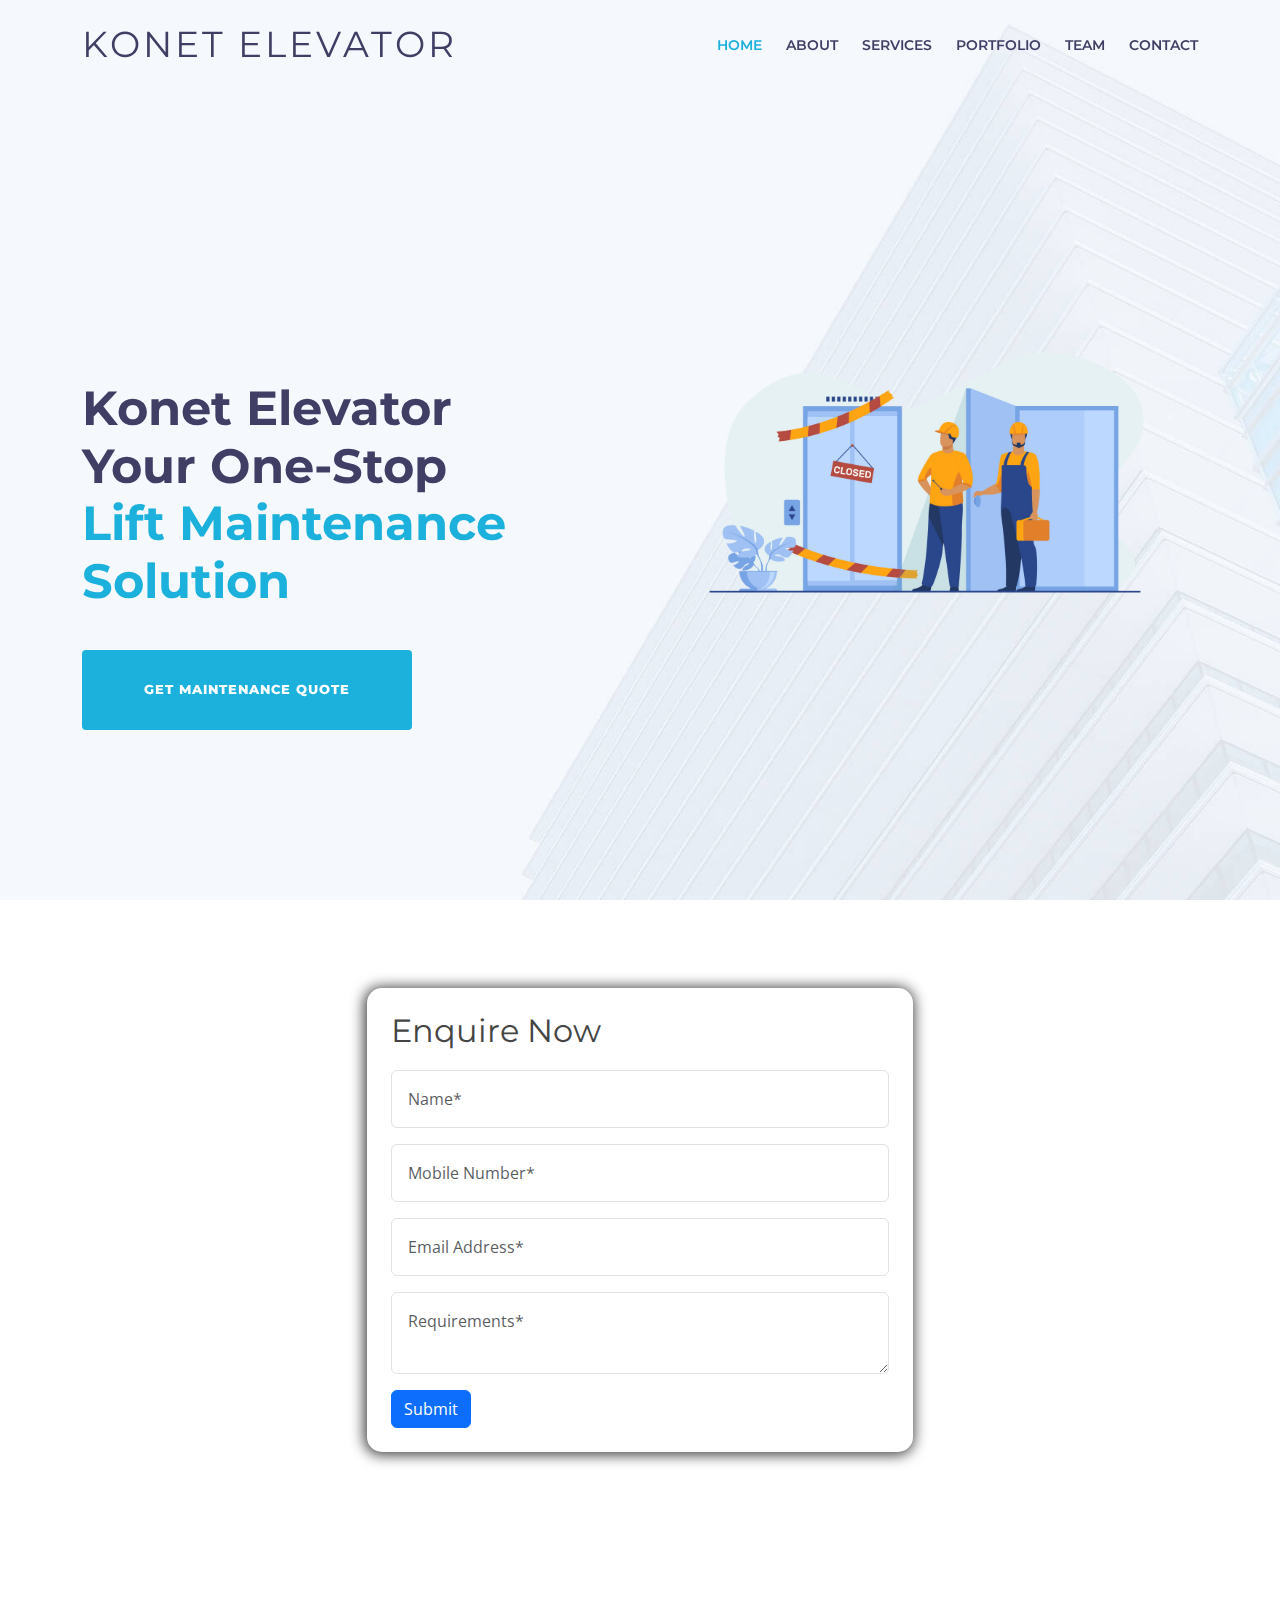
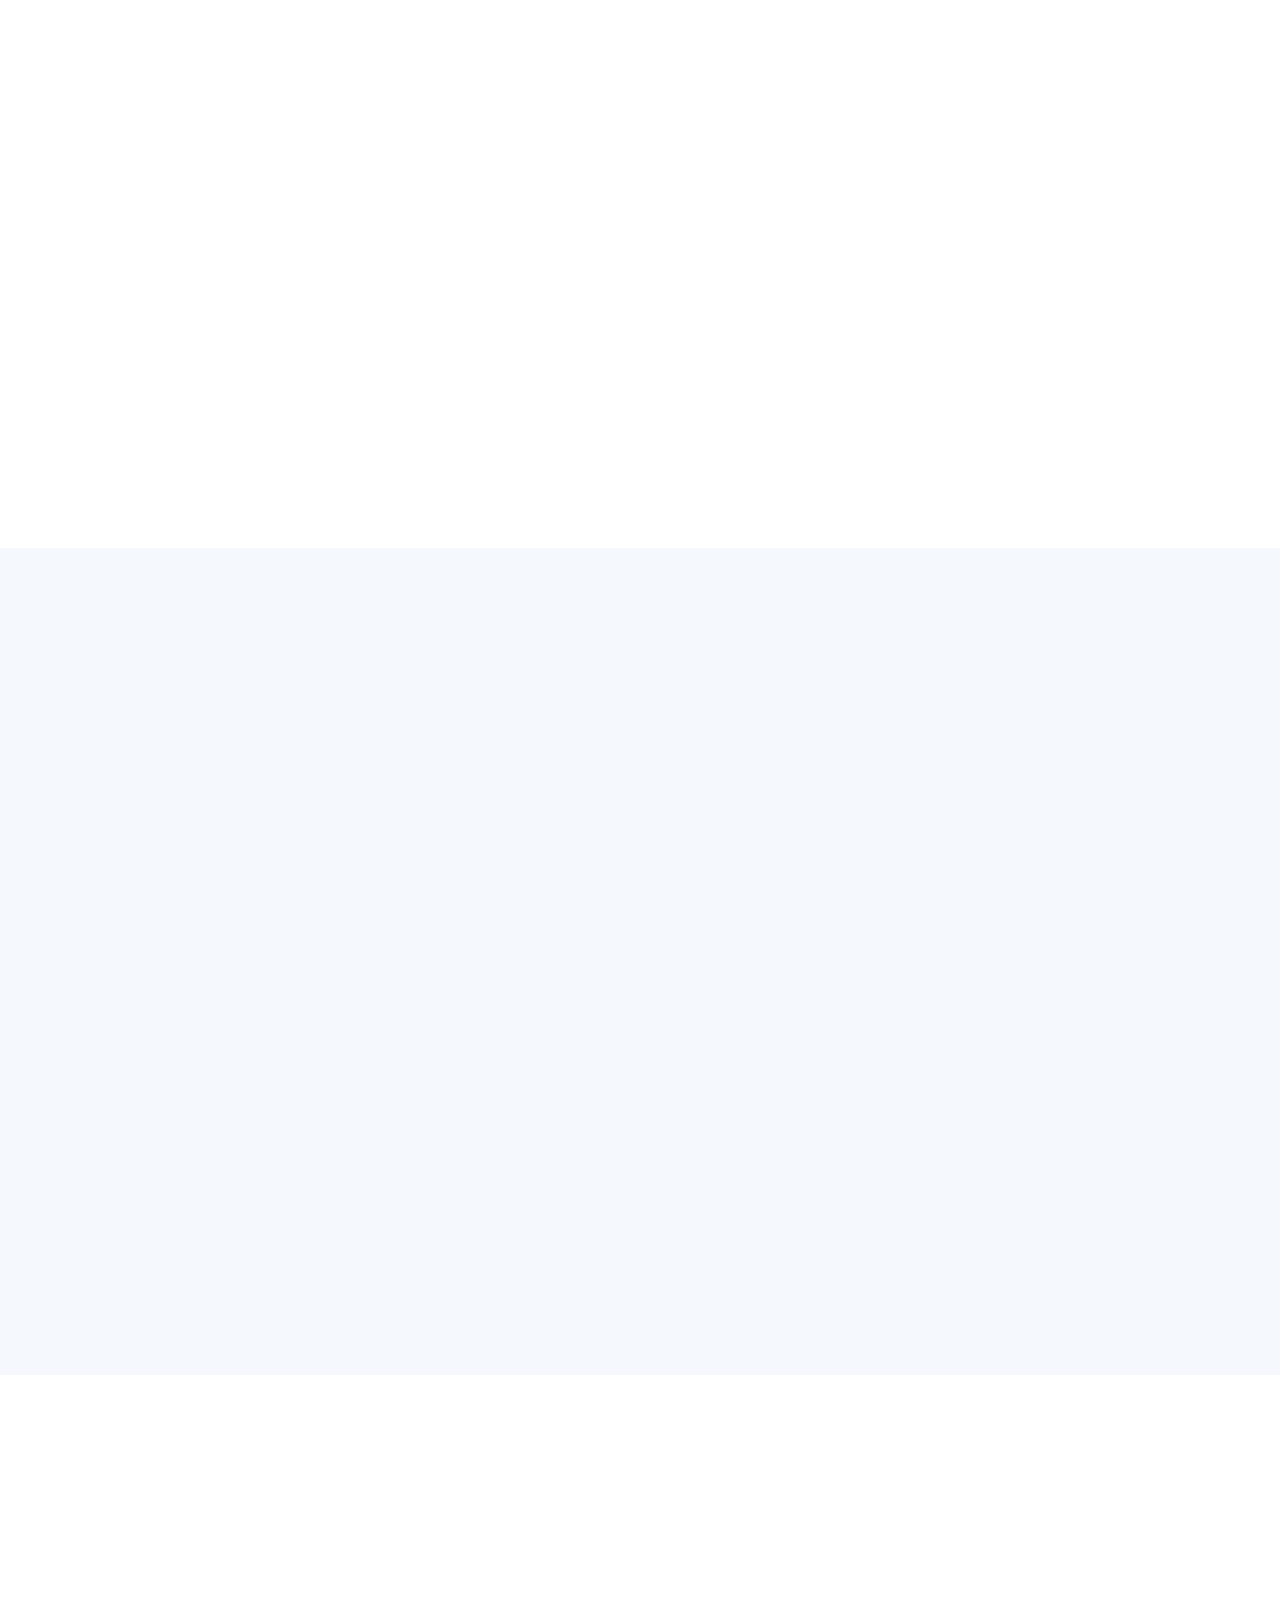
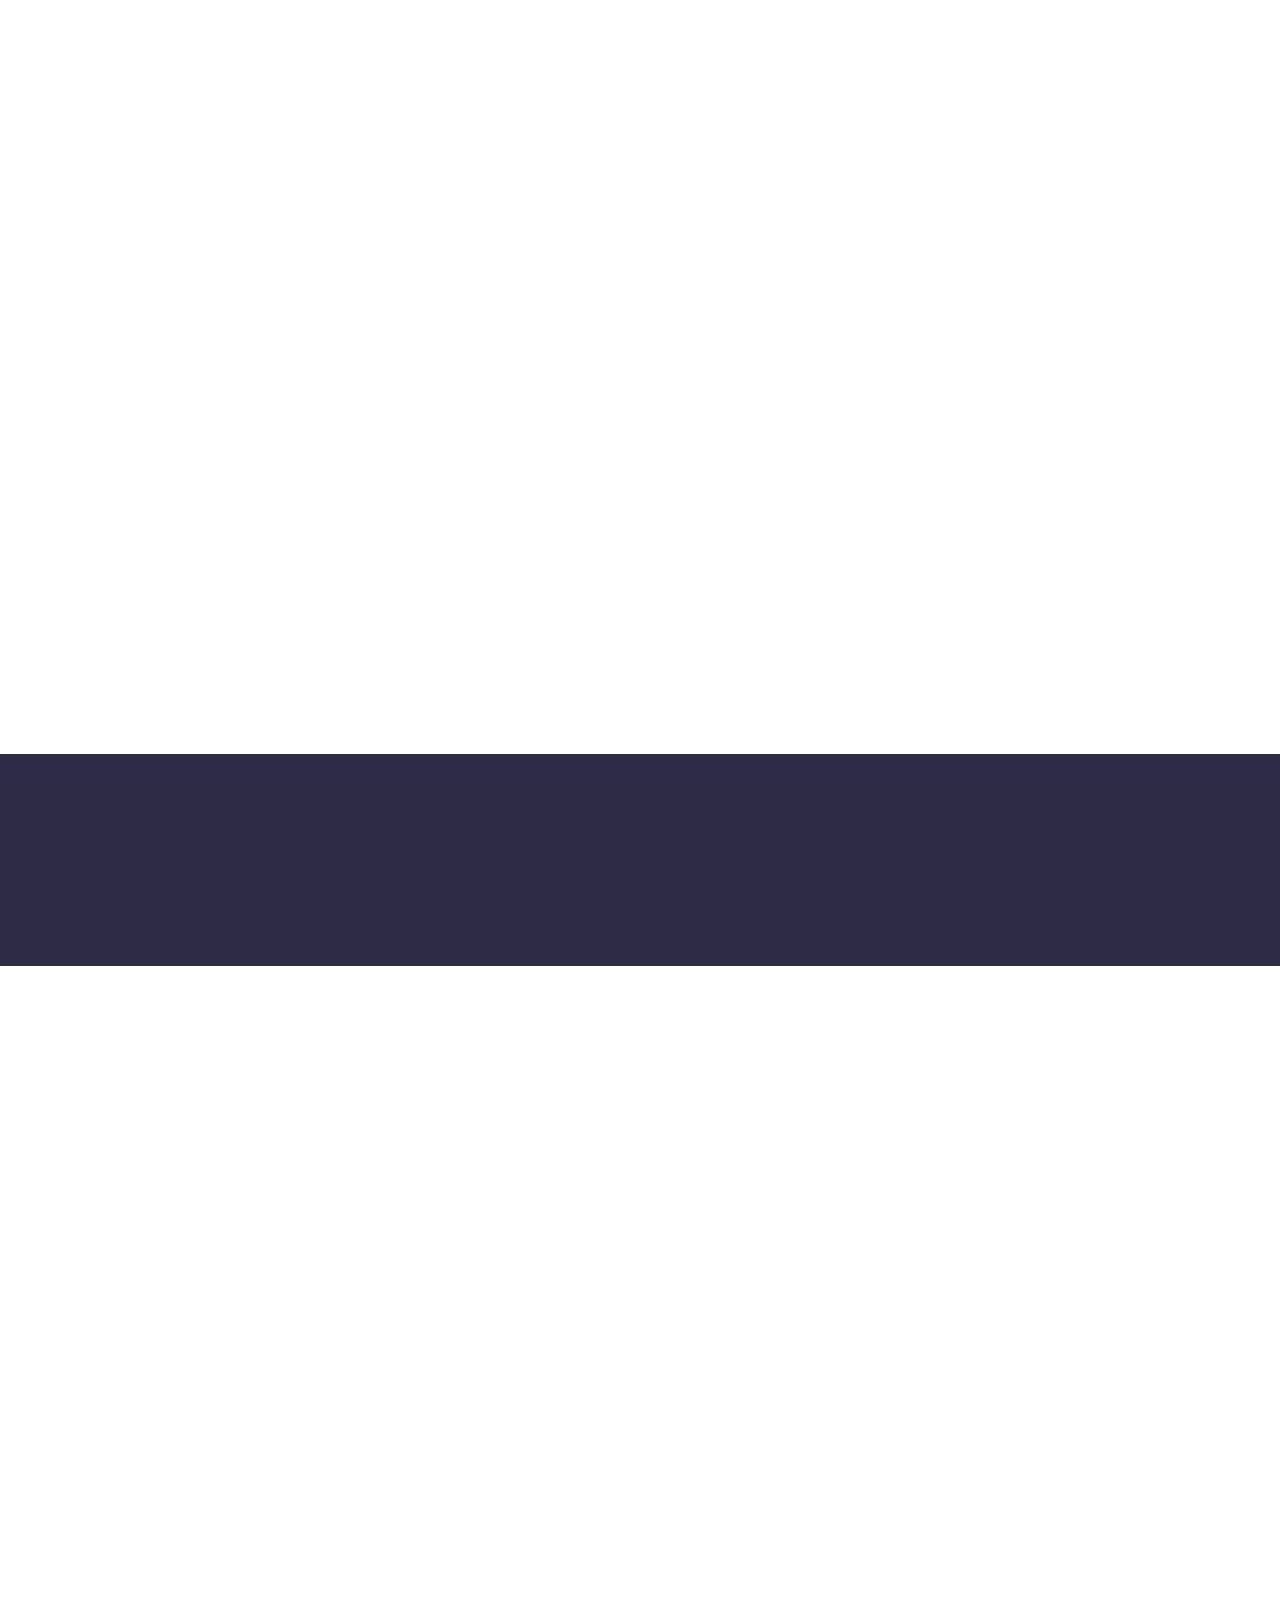
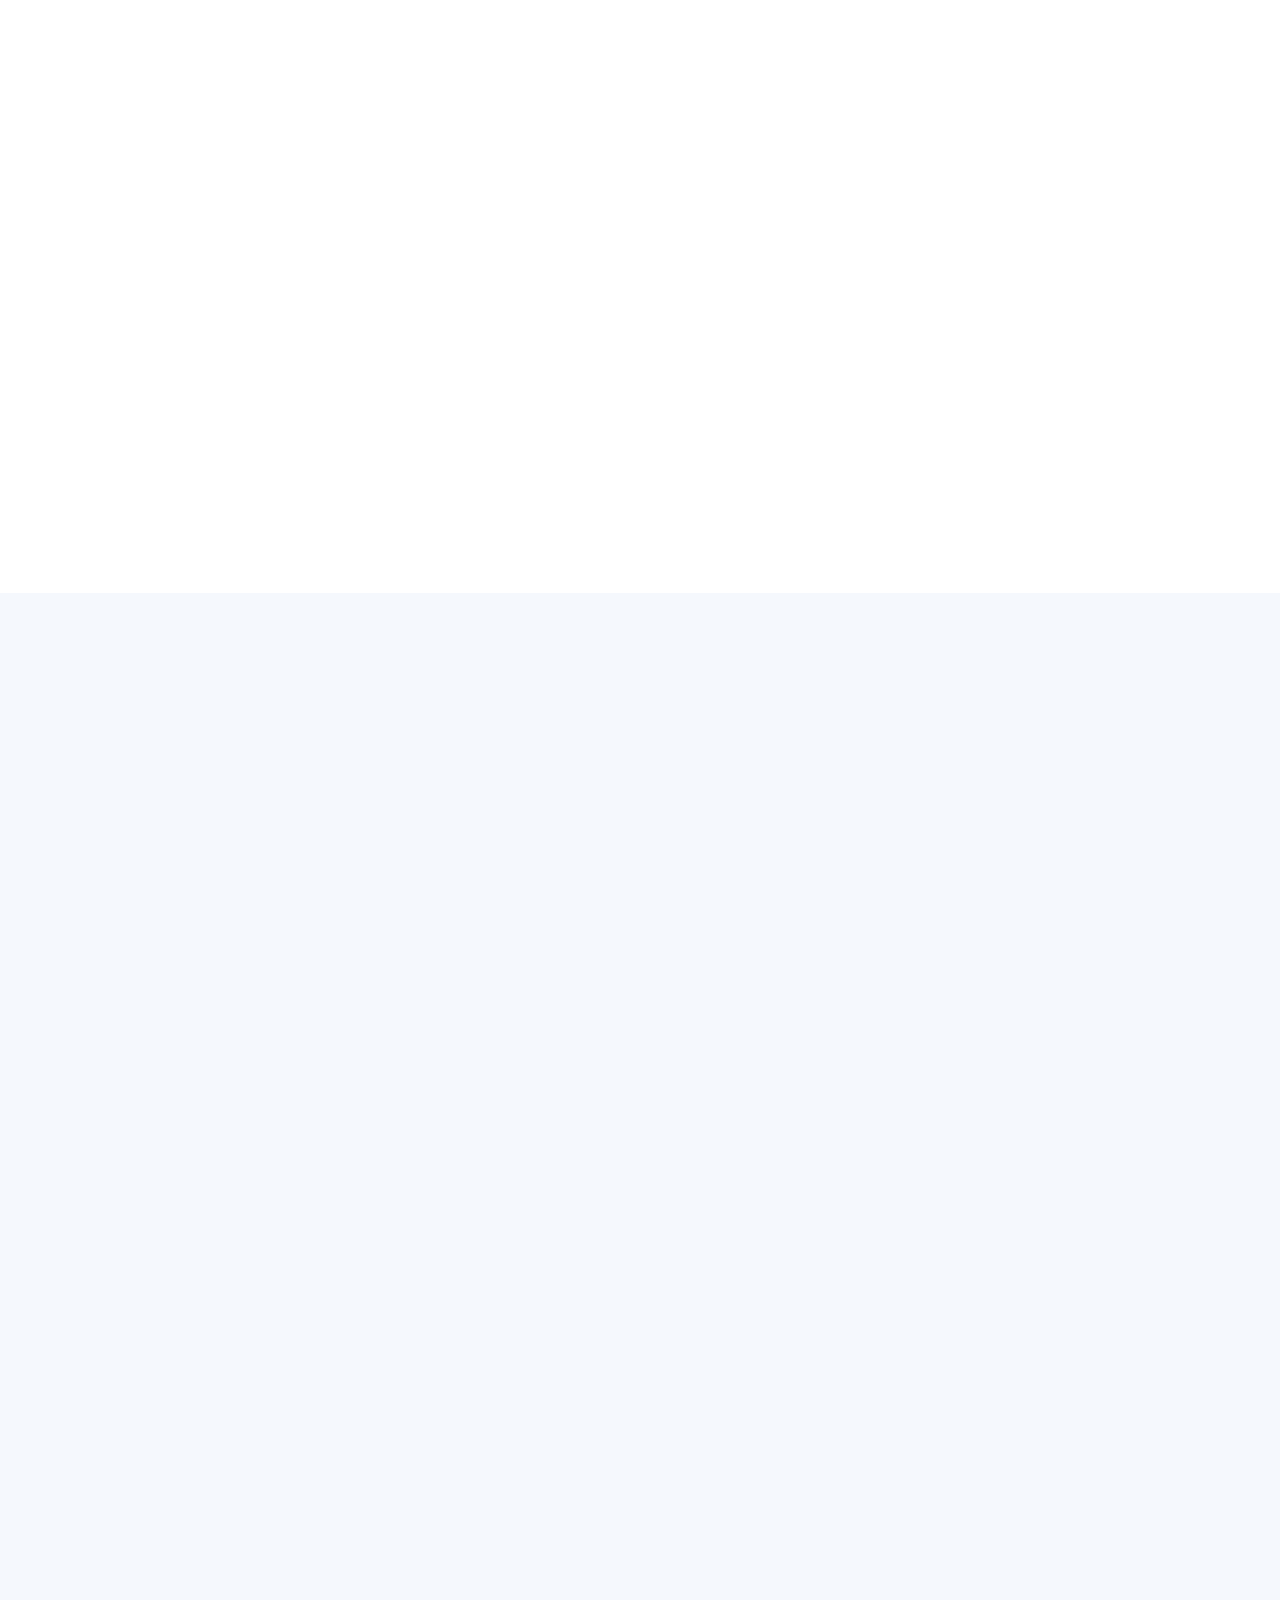
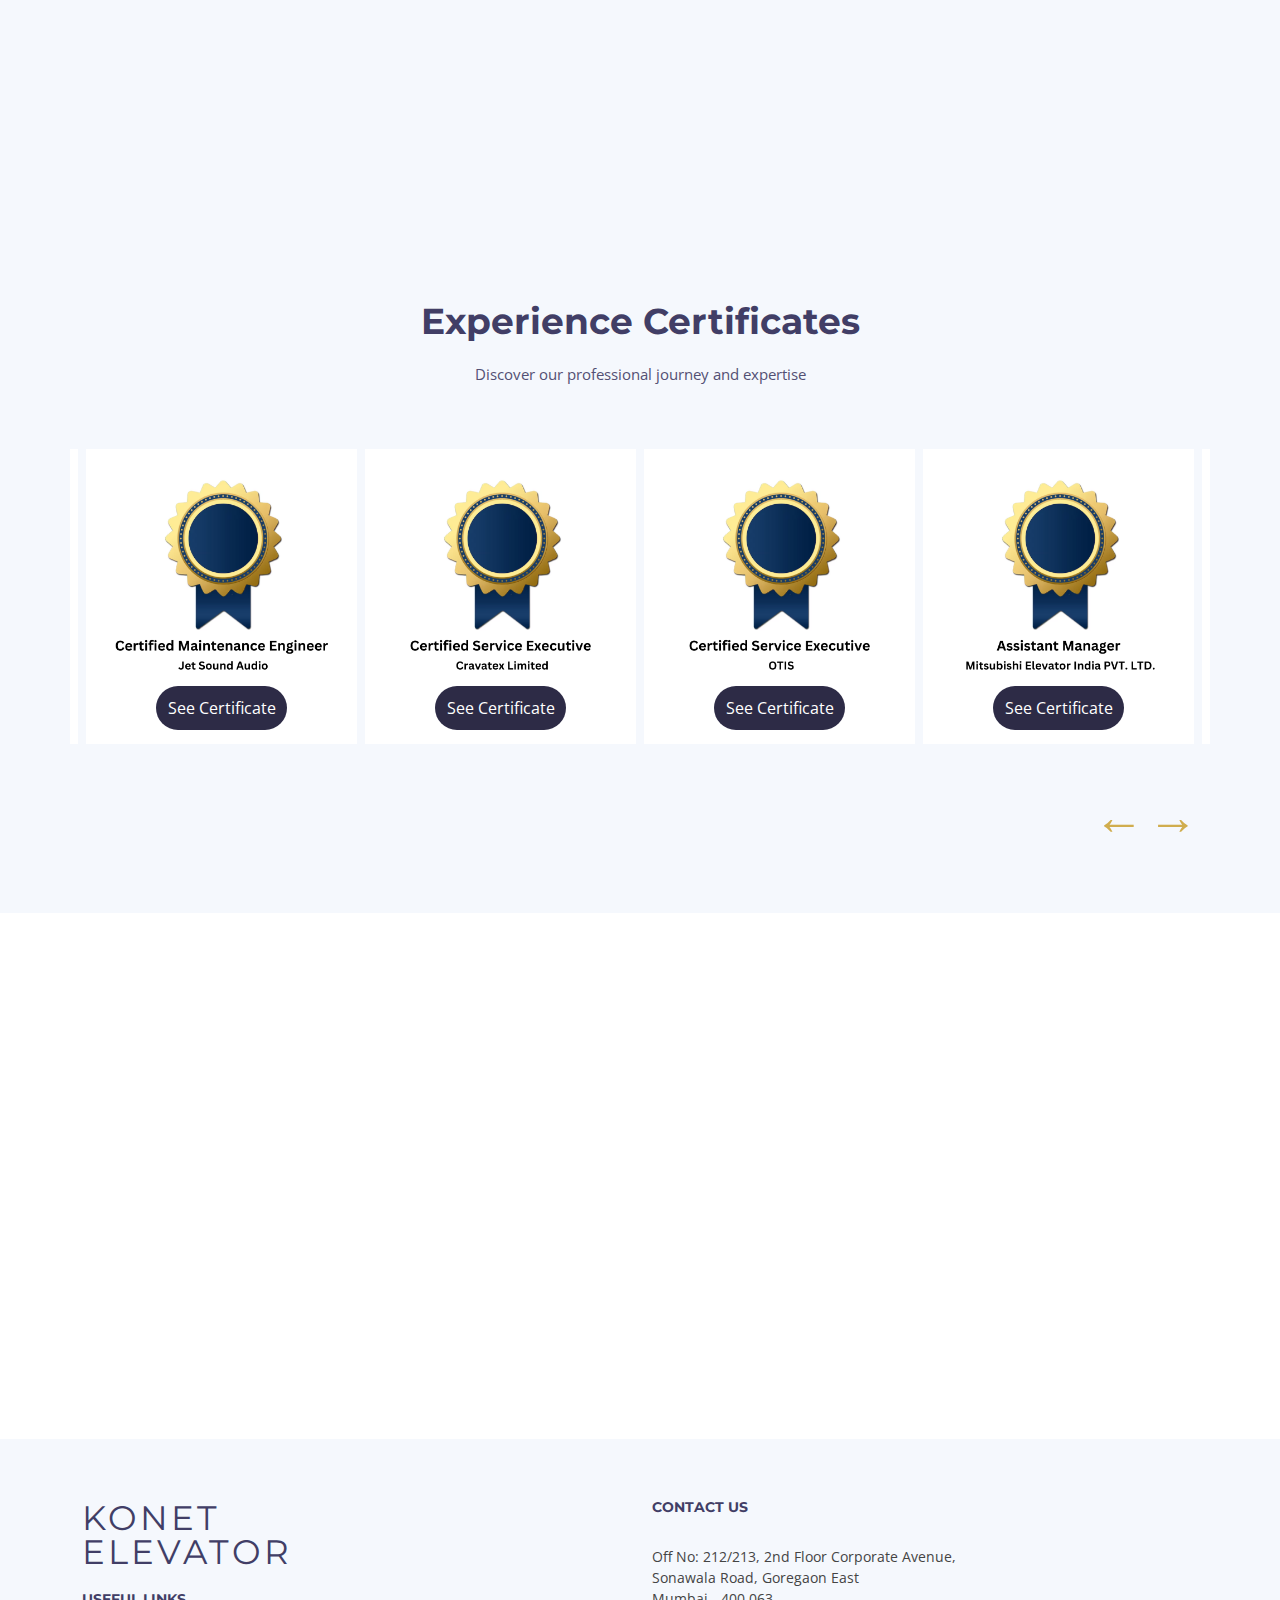
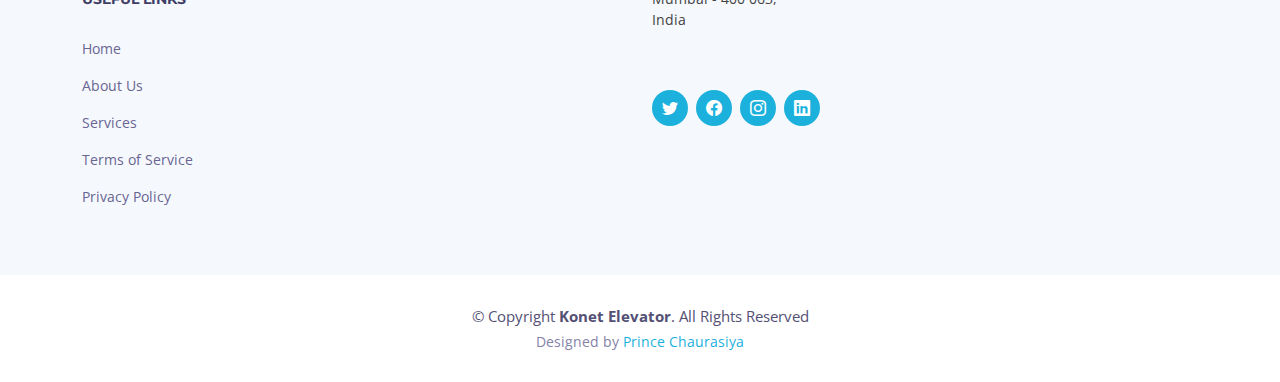
==== commit ab59a1f2: "form integration" ====
--- a/index.html
+++ b/index.html
@@ -94,7 +94,7 @@
         <div class="col-lg-6 intro-info order-lg-first order-last" data-aos="zoom-in" data-aos-delay="100">
           <h2>Konet Elevator <br>Your One-Stop <br> <span>Lift Maintenance Solution</span> </h2>
           <div>
-            <a href="tel: +91 86055 84979" class="btn-get-started scrollto">Get Maintenance Quote</a>
+            <a href="#" class="btn-get-started openEnquiryModalBtn" data-toggle="modal" data-target="#enquiryModal">Get Maintenance Quote</a>
           </div>
         </div>
 
@@ -107,6 +107,70 @@
   </section><!-- End Hero -->
 
   <main id="main">
+
+    <section class="form-enquiry mt-5">
+      <div class="container">
+
+        <div class="row justify-content-center p-4">
+
+          <div class="col-lg-6 col-10 formrow p-4">
+            <h2>Enquire Now</h2>
+            <form action="https://docs.google.com/forms/d/e/1FAIpQLSd9ptlN0qG7APjlaiWPcdkGuVc3BSXFvWkrFpUs4ieDKTi2Gw/formResponse">
+              <div class="form-group">
+                <input type="text" class="form-control" id="name" name="entry.1884265043" placeholder="Name*">
+              </div>
+              <div class="form-group">
+                <input type="text" class="form-control" id="phone" name="entry.167369742" placeholder="Mobile Number*">
+              </div>
+              <div class="form-group">
+                <input type="email" class="form-control" id="email" name="entry.524038999" placeholder="Email Address*">
+              </div>
+              <div class="form-group">
+                <textarea class="form-control" id="message" name="entry.170033134" placeholder="Requirements*"></textarea>
+              </div>
+              <button type="submit" class="btn btn-primary">Submit</button>
+            </form>
+          </div>
+        </div>
+      </div>
+    </section>
+
+
+
+
+<!-- Modal -->
+<div class="modal fade" id="enquiryModal" tabindex="-1" role="dialog" aria-labelledby="enquiryModalLabel" aria-hidden="true">
+  <div class="modal-dialog" role="document">
+    <div class="modal-content">
+      <div class="modal-header">
+        <h5 class="modal-title" id="enquiryModalLabel">Enquire Now</h5>
+        <button type="button" class="close" data-dismiss="modal" aria-label="Close">
+          <span aria-hidden="true" class="closeEnquiryModalBtn">&times;</span>
+        </button>
+      </div>
+      <div class="modal-body modal-form-row">
+        <form action="https://docs.google.com/forms/d/e/1FAIpQLSd9ptlN0qG7APjlaiWPcdkGuVc3BSXFvWkrFpUs4ieDKTi2Gw/formResponse">
+          <div class="form-group">
+            <input type="text" class="form-control" id="name" name="entry.1884265043" placeholder="Name*">
+          </div>
+          <div class="form-group">
+            <input type="text" class="form-control" id="phone" name="entry.167369742" placeholder="Mobile Number*">
+          </div>
+          <div class="form-group">
+            <input type="email" class="form-control" id="email" name="entry.524038999" placeholder="Email Address*">
+          </div>
+          <div class="form-group">
+            <textarea class="form-control" id="message" name="entry.170033134" placeholder="Requirements*"></textarea>
+          </div>
+          <button type="submit" class="btn btn-primary">Submit</button>
+        </form>
+      </div>
+    </div>
+  </div>
+</div>
+
+
+
 
     <!-- ======= About Section ======= -->
     <section id="about" class="about">
@@ -261,17 +325,17 @@
       <div class="container">
         <div class="row counters" data-aos="fade-up" data-aos-delay="100">
           <div class="col-lg-3 col-6 text-center">
-            <span data-purecounter-start="0" data-purecounter-end="232" data-purecounter-duration="1"
+            <span data-purecounter-start="0" data-purecounter-end="100" data-purecounter-duration="1"
               class="purecounter"></span>
             <p>Clients</p>
           </div>
           <div class="col-lg-3 col-6 text-center">
-            <span data-purecounter-start="0" data-purecounter-end="421" data-purecounter-duration="1"
+            <span data-purecounter-start="0" data-purecounter-end="350" data-purecounter-duration="1"
               class="purecounter"></span>
             <p>Projects</p>
           </div>
           <div class="col-lg-3 col-6 text-center">
-            <span data-purecounter-start="0" data-purecounter-end="1453" data-purecounter-duration="1"
+            <span data-purecounter-start="0" data-purecounter-end="1267" data-purecounter-duration="1"
               class="purecounter"></span>
             <p>Hours Of Support</p>
           </div>
@@ -295,7 +359,7 @@
               elevator solutions and services. Contact us today for a consultation.</p>
           </div>
           <div class="col-lg-3 cta-btn-container text-center">
-            <a class="cta-btn align-middle" href="tel:+918605584979">Get Quote</a>
+            <a href="#" class="cta-btn align-middle openEnquiryModalBtn" data-toggle="modal" data-target="#enquiryModal">Get Quote</a>
           </div>
         </div>
       </div>
@@ -392,7 +456,8 @@
           </div>
 
           <div class="col-lg-4 m-2">
-            <a href="#" class="open-kalpana-marine-lines-Modal" data-toggle="modal" data-target="#kalpanaMarineLinesModal">
+            <a href="#" class="open-kalpana-marine-lines-Modal" data-toggle="modal"
+              data-target="#kalpanaMarineLinesModal">
               <div class="clientele-whole-wrapper">
                 <div class="clientele-img-wrapper p-2">
                   <img src="assets/img/kalpana-marine-lines/1.png" alt="" class="img-fluid clientele-image">
@@ -418,7 +483,8 @@
           </div>
 
           <div class="col-lg-4 m-2">
-            <a href="#" class="open-shivthirth-mahalaxmi-Modal" data-toggle="modal" data-target="#shivthirth-mahalaxmi-Modal">
+            <a href="#" class="open-shivthirth-mahalaxmi-Modal" data-toggle="modal"
+              data-target="#shivthirth-mahalaxmi-Modal">
               <div class="clientele-whole-wrapper">
                 <div class="clientele-img-wrapper p-2">
                   <img src="assets/img/shivthirth-mahalaxmi/1.png" alt="" class="img-fluid clientele-image">
@@ -434,7 +500,7 @@
 
 
         </div>
-        <div class="row pb-4" >
+        <div class="row pb-4">
           <div class="col-lg-12">
             <div class="controls-top float-right">
               <a id="clientModalArrowLeft" class="btn-floating slick-arrow" href="#" data-slide="prev"><span
@@ -739,7 +805,8 @@
       <div class="modal-dialog modal-lg" role="document">
         <div class="modal-content">
           <div class="modal-header">
-            <h5 class="modal-title" id="infinityTowerModalModalLabel">Infinity Tower (Om Sadan )Napean Sea Road, Mumbai</h5>
+            <h5 class="modal-title" id="infinityTowerModalModalLabel">Infinity Tower (Om Sadan )Napean Sea Road, Mumbai
+            </h5>
             <button type="button" class="close close-infinityTowerModal" data-dismiss="modal" aria-label="Close">
               <span aria-hidden="true">&times;</span>
             </button>
@@ -778,148 +845,153 @@
     </div>
 
 
-<!-- Modal 3 Infinity Tower Modal -->
-
-<div class="modal fade" id="kalpanaMarineLinesModal" tabindex="-1" role="dialog"
-aria-labelledby="kalpanaMarineLinesModalLabel" aria-hidden="true">
-<div class="modal-dialog modal-lg" role="document">
-  <div class="modal-content">
-    <div class="modal-header">
-      <h5 class="modal-title" id="kalpanaMarineLinesModalLabel">Kalpana, Marine Lines, Mumbai</h5>
-      <button type="button" class="close close-kalpana-marine-lines-Modal" data-dismiss="modal" aria-label="Close">
-        <span aria-hidden="true">&times;</span>
-      </button>
+    <!-- Modal 3 Infinity Tower Modal -->
+
+    <div class="modal fade" id="kalpanaMarineLinesModal" tabindex="-1" role="dialog"
+      aria-labelledby="kalpanaMarineLinesModalLabel" aria-hidden="true">
+      <div class="modal-dialog modal-lg" role="document">
+        <div class="modal-content">
+          <div class="modal-header">
+            <h5 class="modal-title" id="kalpanaMarineLinesModalLabel">Kalpana, Marine Lines, Mumbai</h5>
+            <button type="button" class="close close-kalpana-marine-lines-Modal" data-dismiss="modal"
+              aria-label="Close">
+              <span aria-hidden="true">&times;</span>
+            </button>
+          </div>
+          <div class="modal-body">
+            <div class="row kalpana-marine-lines-responsive">
+              <div class="col-lg-12">
+                <img src="assets/img/kalpana-marine-lines/1.png" alt="" class="img-fluid custom-image">
+              </div>
+              <div class="col-lg-12">
+                <img src="assets/img/kalpana-marine-lines/2.png" alt="" class="img-fluid custom-image">
+              </div>
+              <div class="col-lg-12">
+                <img src="assets/img/kalpana-marine-lines/3.png" alt="" class="img-fluid custom-image">
+              </div>
+              <div class="col-lg-12">
+                <img src="assets/img/kalpana-marine-lines/4.png" alt="" class="img-fluid custom-image">
+              </div>
+            </div>
+            <div class="row">
+              <div class="col-lg-12">
+                <div class="controls-top float-right">
+                  <a id="kalpanaMarineLinesArrowLeft" class="btn-floating slick-arrow" href="#" data-slide="prev"><span
+                      class="">←</span></a>
+                  <a id="kalpanaMarineLinesArrowRight" class="btn-floating slick-arrow" href="#" data-slide="next"><span
+                      class="">→</span></a>
+                </div>
+              </div>
+            </div>
+          </div>
+          <div class="modal-footer">
+            <button type="button" class="btn btn-secondary close-kalpana-marine-lines-Modal"
+              data-dismiss="modal">Close</button>
+          </div>
+        </div>
+      </div>
     </div>
-    <div class="modal-body">
-      <div class="row kalpana-marine-lines-responsive">
-        <div class="col-lg-12">
-          <img src="assets/img/kalpana-marine-lines/1.png" alt="" class="img-fluid custom-image">
-        </div>
-        <div class="col-lg-12">
-          <img src="assets/img/kalpana-marine-lines/2.png" alt="" class="img-fluid custom-image">
-        </div>
-        <div class="col-lg-12">
-          <img src="assets/img/kalpana-marine-lines/3.png" alt="" class="img-fluid custom-image">
-        </div>
-        <div class="col-lg-12">
-          <img src="assets/img/kalpana-marine-lines/4.png" alt="" class="img-fluid custom-image">
-        </div>
-      </div>
-      <div class="row">
-        <div class="col-lg-12">
-          <div class="controls-top float-right">
-            <a id="kalpanaMarineLinesArrowLeft" class="btn-floating slick-arrow" href="#" data-slide="prev"><span
-                class="">←</span></a>
-            <a id="kalpanaMarineLinesArrowRight" class="btn-floating slick-arrow" href="#" data-slide="next"><span
-                class="">→</span></a>
+
+
+
+    <!-- Modal 4 Shefield Towers Modal -->
+
+    <div class="modal fade" id="shefield-towers-Modal" tabindex="-1" role="dialog"
+      aria-labelledby="shefield-towers-ModalLabel" aria-hidden="true">
+      <div class="modal-dialog modal-lg" role="document">
+        <div class="modal-content">
+          <div class="modal-header">
+            <h5 class="modal-title" id="shefield-towers-ModalLabel">Shefield Towers,lokhandawala Andheri, Mumbai</h5>
+            <button type="button" class="close close-shefield-towers-Modal" data-dismiss="modal" aria-label="Close">
+              <span aria-hidden="true">&times;</span>
+            </button>
+          </div>
+          <div class="modal-body">
+            <div class="row shefield-towers-Modal-responsive">
+              <div class="col-lg-12">
+                <img src="assets/img/shefield-towers/1.png" alt="" class="img-fluid custom-image">
+              </div>
+              <div class="col-lg-12">
+                <img src="assets/img/shefield-towers/2.png" alt="" class="img-fluid custom-image">
+              </div>
+              <div class="col-lg-12">
+                <img src="assets/img/shefield-towers/3.png" alt="" class="img-fluid custom-image">
+              </div>
+              <div class="col-lg-12">
+                <img src="assets/img/shefield-towers/4.png" alt="" class="img-fluid custom-image">
+              </div>
+            </div>
+            <div class="row">
+              <div class="col-lg-12">
+                <div class="controls-top float-right">
+                  <a id="shefieldTowersArrowLeft" class="btn-floating slick-arrow" href="#" data-slide="prev"><span
+                      class="">←</span></a>
+                  <a id="shefieldTowersArrowRight" class="btn-floating slick-arrow" href="#" data-slide="next"><span
+                      class="">→</span></a>
+                </div>
+              </div>
+            </div>
+          </div>
+          <div class="modal-footer">
+            <button type="button" class="btn btn-secondary close-shefield-towers-Modal"
+              data-dismiss="modal">Close</button>
           </div>
         </div>
       </div>
     </div>
-    <div class="modal-footer">
-      <button type="button" class="btn btn-secondary close-kalpana-marine-lines-Modal" data-dismiss="modal">Close</button>
+
+
+
+
+
+
+
+    <!-- Modal 5 Shivthirth Mahalaxmi Modal Modal -->
+
+    <div class="modal fade" id="shivthirth-mahalaxmi-Modal" tabindex="-1" role="dialog"
+      aria-labelledby="shivthirth-mahalaxmi-ModalLabel" aria-hidden="true">
+      <div class="modal-dialog modal-lg" role="document">
+        <div class="modal-content">
+          <div class="modal-header">
+            <h5 class="modal-title" id="shivthirth-mahalaxmi-ModallLabel">Shivthirth - Mahalaxmi, Mumbai</h5>
+            <button type="button" class="close close-shivthirth-mahalaxmi-Modal" data-dismiss="modal"
+              aria-label="Close">
+              <span aria-hidden="true">&times;</span>
+            </button>
+          </div>
+          <div class="modal-body">
+            <div class="row shivthirth-mahalaxmi-Modal-responsive">
+              <div class="col-lg-12">
+                <img src="assets/img/shivthirth-mahalaxmi/1.png" alt="" class="img-fluid custom-image">
+              </div>
+              <div class="col-lg-12">
+                <img src="assets/img/shivthirth-mahalaxmi/2.png" alt="" class="img-fluid custom-image">
+              </div>
+              <div class="col-lg-12">
+                <img src="assets/img/shivthirth-mahalaxmi/3.png" alt="" class="img-fluid custom-image">
+              </div>
+              <div class="col-lg-12">
+                <img src="assets/img/shivthirth-mahalaxmi/4.png" alt="" class="img-fluid custom-image">
+              </div>
+            </div>
+            <div class="row">
+              <div class="col-lg-12">
+                <div class="controls-top float-right">
+                  <a id="shivthirth-mahalaxmi-ModalArrowLeft" class="btn-floating slick-arrow" href="#"
+                    data-slide="prev"><span class="">←</span></a>
+                  <a id="shivthirth-mahalaxmi-ModalArrowRight" class="btn-floating slick-arrow" href="#"
+                    data-slide="next"><span class="">→</span></a>
+                </div>
+              </div>
+            </div>
+          </div>
+          <div class="modal-footer">
+            <button type="button" class="btn btn-secondary close-shivthirth-mahalaxmi-Modal"
+              data-dismiss="modal">Close</button>
+          </div>
+        </div>
+      </div>
     </div>
-  </div>
-</div>
-</div>
-
-
-
-<!-- Modal 4 Shefield Towers Modal -->
-
-<div class="modal fade" id="shefield-towers-Modal" tabindex="-1" role="dialog"
-aria-labelledby="shefield-towers-ModalLabel" aria-hidden="true">
-<div class="modal-dialog modal-lg" role="document">
-  <div class="modal-content">
-    <div class="modal-header">
-      <h5 class="modal-title" id="shefield-towers-ModalLabel">Shefield Towers,lokhandawala Andheri, Mumbai</h5>
-      <button type="button" class="close close-shefield-towers-Modal" data-dismiss="modal" aria-label="Close">
-        <span aria-hidden="true">&times;</span>
-      </button>
-    </div>
-    <div class="modal-body">
-      <div class="row shefield-towers-Modal-responsive">
-        <div class="col-lg-12">
-          <img src="assets/img/shefield-towers/1.png" alt="" class="img-fluid custom-image">
-        </div>
-        <div class="col-lg-12">
-          <img src="assets/img/shefield-towers/2.png" alt="" class="img-fluid custom-image">
-        </div>
-        <div class="col-lg-12">
-          <img src="assets/img/shefield-towers/3.png" alt="" class="img-fluid custom-image">
-        </div>
-        <div class="col-lg-12">
-          <img src="assets/img/shefield-towers/4.png" alt="" class="img-fluid custom-image">
-        </div>
-      </div>
-      <div class="row">
-        <div class="col-lg-12">
-          <div class="controls-top float-right">
-            <a id="shefieldTowersArrowLeft" class="btn-floating slick-arrow" href="#" data-slide="prev"><span
-                class="">←</span></a>
-            <a id="shefieldTowersArrowRight" class="btn-floating slick-arrow" href="#" data-slide="next"><span
-                class="">→</span></a>
-          </div>
-        </div>
-      </div>
-    </div>
-    <div class="modal-footer">
-      <button type="button" class="btn btn-secondary close-shefield-towers-Modal" data-dismiss="modal">Close</button>
-    </div>
-  </div>
-</div>
-</div>
-
-
-
-
-
-
-
-<!-- Modal 5 Shivthirth Mahalaxmi Modal Modal -->
-
-<div class="modal fade" id="shivthirth-mahalaxmi-Modal" tabindex="-1" role="dialog"
-aria-labelledby="shivthirth-mahalaxmi-ModalLabel" aria-hidden="true">
-<div class="modal-dialog modal-lg" role="document">
-  <div class="modal-content">
-    <div class="modal-header">
-      <h5 class="modal-title" id="shivthirth-mahalaxmi-ModallLabel">Shivthirth - Mahalaxmi, Mumbai</h5>
-      <button type="button" class="close close-shivthirth-mahalaxmi-Modal" data-dismiss="modal" aria-label="Close">
-        <span aria-hidden="true">&times;</span>
-      </button>
-    </div>
-    <div class="modal-body">
-      <div class="row shivthirth-mahalaxmi-Modal-responsive">
-        <div class="col-lg-12">
-          <img src="assets/img/shivthirth-mahalaxmi/1.png" alt="" class="img-fluid custom-image">
-        </div>
-        <div class="col-lg-12">
-          <img src="assets/img/shivthirth-mahalaxmi/2.png" alt="" class="img-fluid custom-image">
-        </div>
-        <div class="col-lg-12">
-          <img src="assets/img/shivthirth-mahalaxmi/3.png" alt="" class="img-fluid custom-image">
-        </div>
-        <div class="col-lg-12">
-          <img src="assets/img/shivthirth-mahalaxmi/4.png" alt="" class="img-fluid custom-image">
-        </div>
-      </div>
-      <div class="row">
-        <div class="col-lg-12">
-          <div class="controls-top float-right">
-            <a id="shivthirth-mahalaxmi-ModalArrowLeft" class="btn-floating slick-arrow" href="#" data-slide="prev"><span
-                class="">←</span></a>
-            <a id="shivthirth-mahalaxmi-ModalArrowRight" class="btn-floating slick-arrow" href="#" data-slide="next"><span
-                class="">→</span></a>
-          </div>
-        </div>
-      </div>
-    </div>
-    <div class="modal-footer">
-      <button type="button" class="btn btn-secondary close-shivthirth-mahalaxmi-Modal" data-dismiss="modal">Close</button>
-    </div>
-  </div>
-</div>
-</div>
 
 
 
@@ -1052,7 +1124,7 @@
                 <h4>Contact Us</h4>
                 <p>
                   Off No: 212/213, 2nd Floor Corporate Avenue,<br>
-                  Sonawala Road, Goregaon(E),<br>
+                  Sonawala Road, Goregaon East<br>
                   Mumbai - 400 063,<br>
                   India<br>
                 </p>
@@ -1082,7 +1154,7 @@
   </footer>
 
   <!--sticky mob-->
-  <div class="fixed-bottom d-md-block d-lg-none">
+  <!-- <div class="fixed-bottom d-md-block d-lg-none">
     <div id="stickymob">
       <div class="row stickybtn">
         <a class="stickywa" href="whatsapp://send?text=Hello Doctor I want to Schedule a Visit&phone=+918605584979">
@@ -1092,10 +1164,23 @@
       </div>
     </div>
   </div>
-  <!-- end of sticky mob -->
+
   <a class="stickyphone" href="tel: +91 86055 84979">
     <i class="bi bi-telephone-fill"></i>
-  </a>
+  </a> -->
+
+
+  <div class="stickymob d-lg-none d-block" style="display: none; bottom: 0px;">
+    <div class="row stickybtn">
+        <a class="col stickycall text-center stickycol stickybdr" href="tel:+91-8605584979">
+            Call Now
+        </a>
+        <a class="col stickyenq text-center stickycol openEnquiryModalBtn" href="#" data-toggle="modal" data-target="#enquiryModal">
+          Enquire Now
+      </a>
+
+    </div>
+</div>
 
 
 
--- a/assets/css/style.css
+++ b/assets/css/style.css
@@ -1741,4 +1741,122 @@
 /* Optional: Style for navigation arrows */
 .controls-top {
   margin-top: 10px;
-}+}
+
+.form-wrapper {
+  max-width: 100%; /* Ensures the form doesn't exceed the container's width */
+  margin: 0 auto; /* Centers the form within its container */
+}
+
+.form-wrapper iframe {
+  width: 100%;
+  height: 800px; /* Adjust the height as needed */
+}
+
+/* Responsive styling using media queries */
+@media (max-width: 767px) {
+  .form-wrapper iframe {
+    width: 100%;
+    height: 600px; /* Adjust the height for smaller screens as needed */
+  }
+}
+
+@media (min-width: 768px) and (max-width: 991px) {
+  .form-wrapper iframe {
+    width: 80%;
+    height: 700px; /* Adjust the height for medium-sized screens as needed */
+  }
+}
+
+@media (min-width: 992px) {
+  .form-wrapper iframe {
+    width: 70%;
+    height: 800px; /* Adjust the height for larger screens as needed */
+  }
+}
+
+.formrow {
+  -webkit-box-shadow: -1px 1px 14px 2px rgba(0,0,0,0.75);
+-moz-box-shadow: -1px 1px 14px 2px rgba(0,0,0,0.75);
+box-shadow: -1px 1px 14px 2px rgba(0,0,0,0.75);
+  background-color: #ffff;
+  padding: 2rem 4rem 2rem 4rem;
+  margin-top: 1rem;
+  border-radius: 15px;
+}
+.form-enquiry{
+  background-color: white;
+}
+
+.formrow .form-control{
+  margin-top: 1rem;
+  margin-bottom: 1rem;
+  padding: 1rem;
+}
+
+.modal-form-row {
+  background-color: #ffff;
+  padding: 1rem;
+  margin-top: 0rem;
+  border-radius: 15px;
+}
+
+.modal-form-row .form-group {
+  margin-top: 1rem ;
+  margin-bottom: 1rem;
+  padding: 0.1rem;
+}
+
+
+
+/* sticky mob */
+.stickycol {
+  padding: 0.50rem;
+}
+
+.stickymob {
+  position: fixed;
+  right: 0;
+  bottom: -50px;
+  left: 0;
+  z-index: 1030;
+  -webkit-transition: bottom 0.5s;
+  -o-transition: bottom 0.5s;
+  transition: bottom 0.5s;
+}
+
+.stickybtn {
+  background-color: #2d2b46;
+  text-align: center;
+}
+
+img.img-fluid.footer-iso {
+  width: 15%;
+  padding-left: 36px;
+}
+
+.stickybdr {
+  border-right: 1px solid #ffffff;
+}
+
+.stickycall {
+  color: #ffffff !important;
+  text-align: center;
+  font-weight: bold;
+}
+
+.stickycall:hover {
+  text-decoration: none;
+}
+
+.stickyenq {
+  color: #ffffff !important;
+  font-weight: bold;
+  text-align: center;
+}
+
+.stickyenq:hover {
+  text-decoration: none;
+}
+
+/* end of sticky mob */
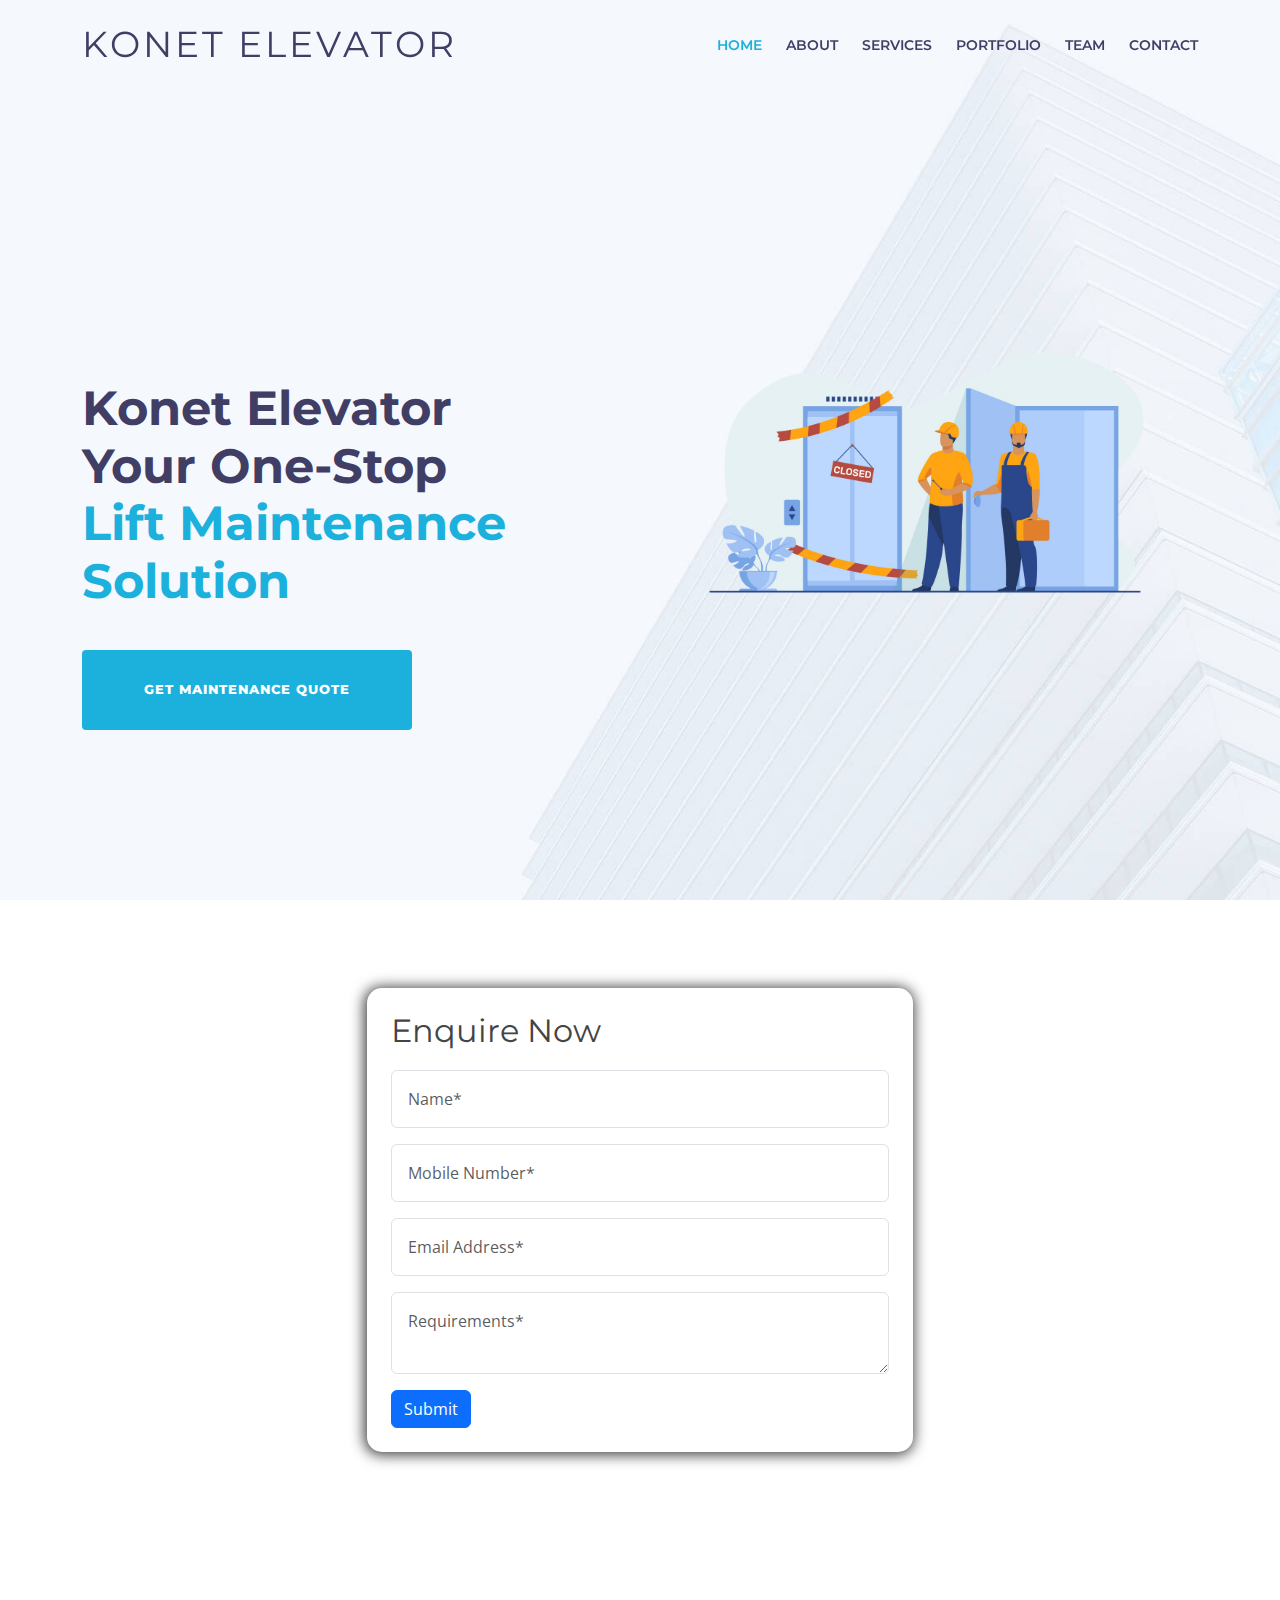
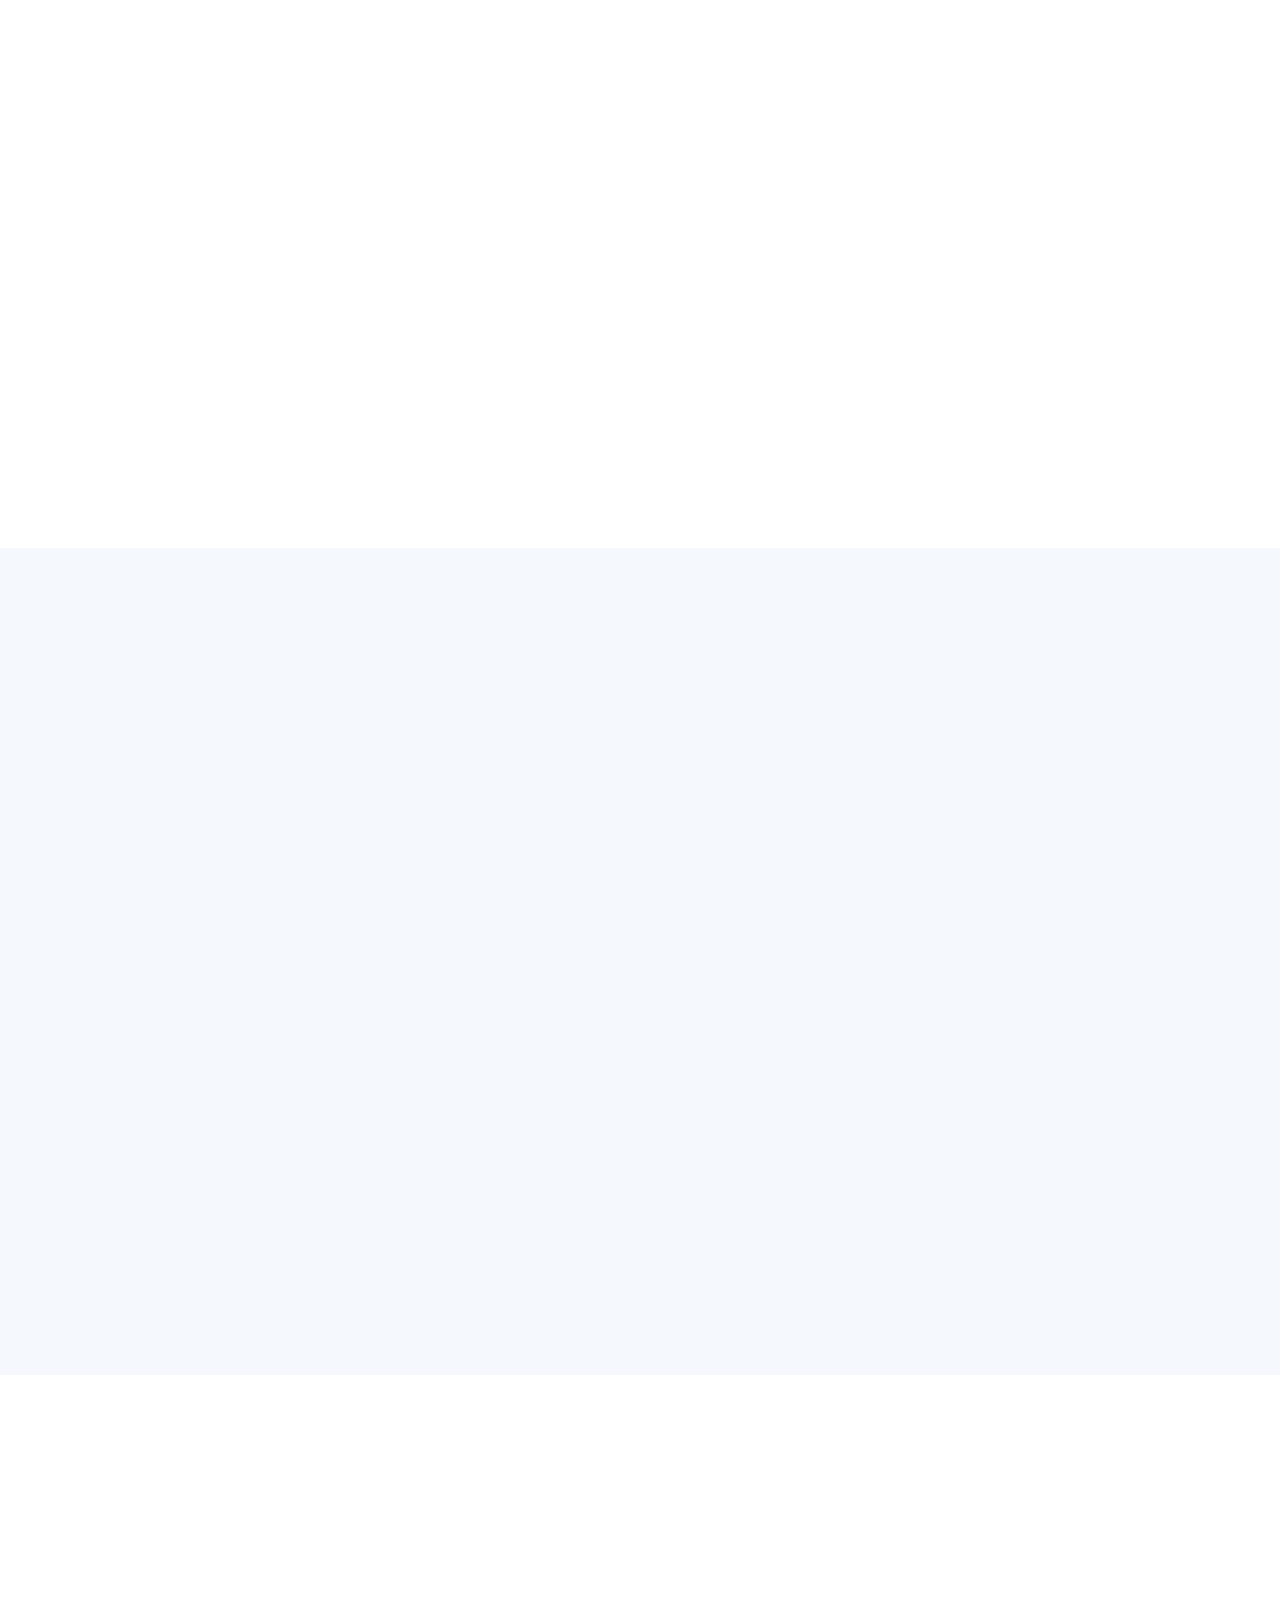
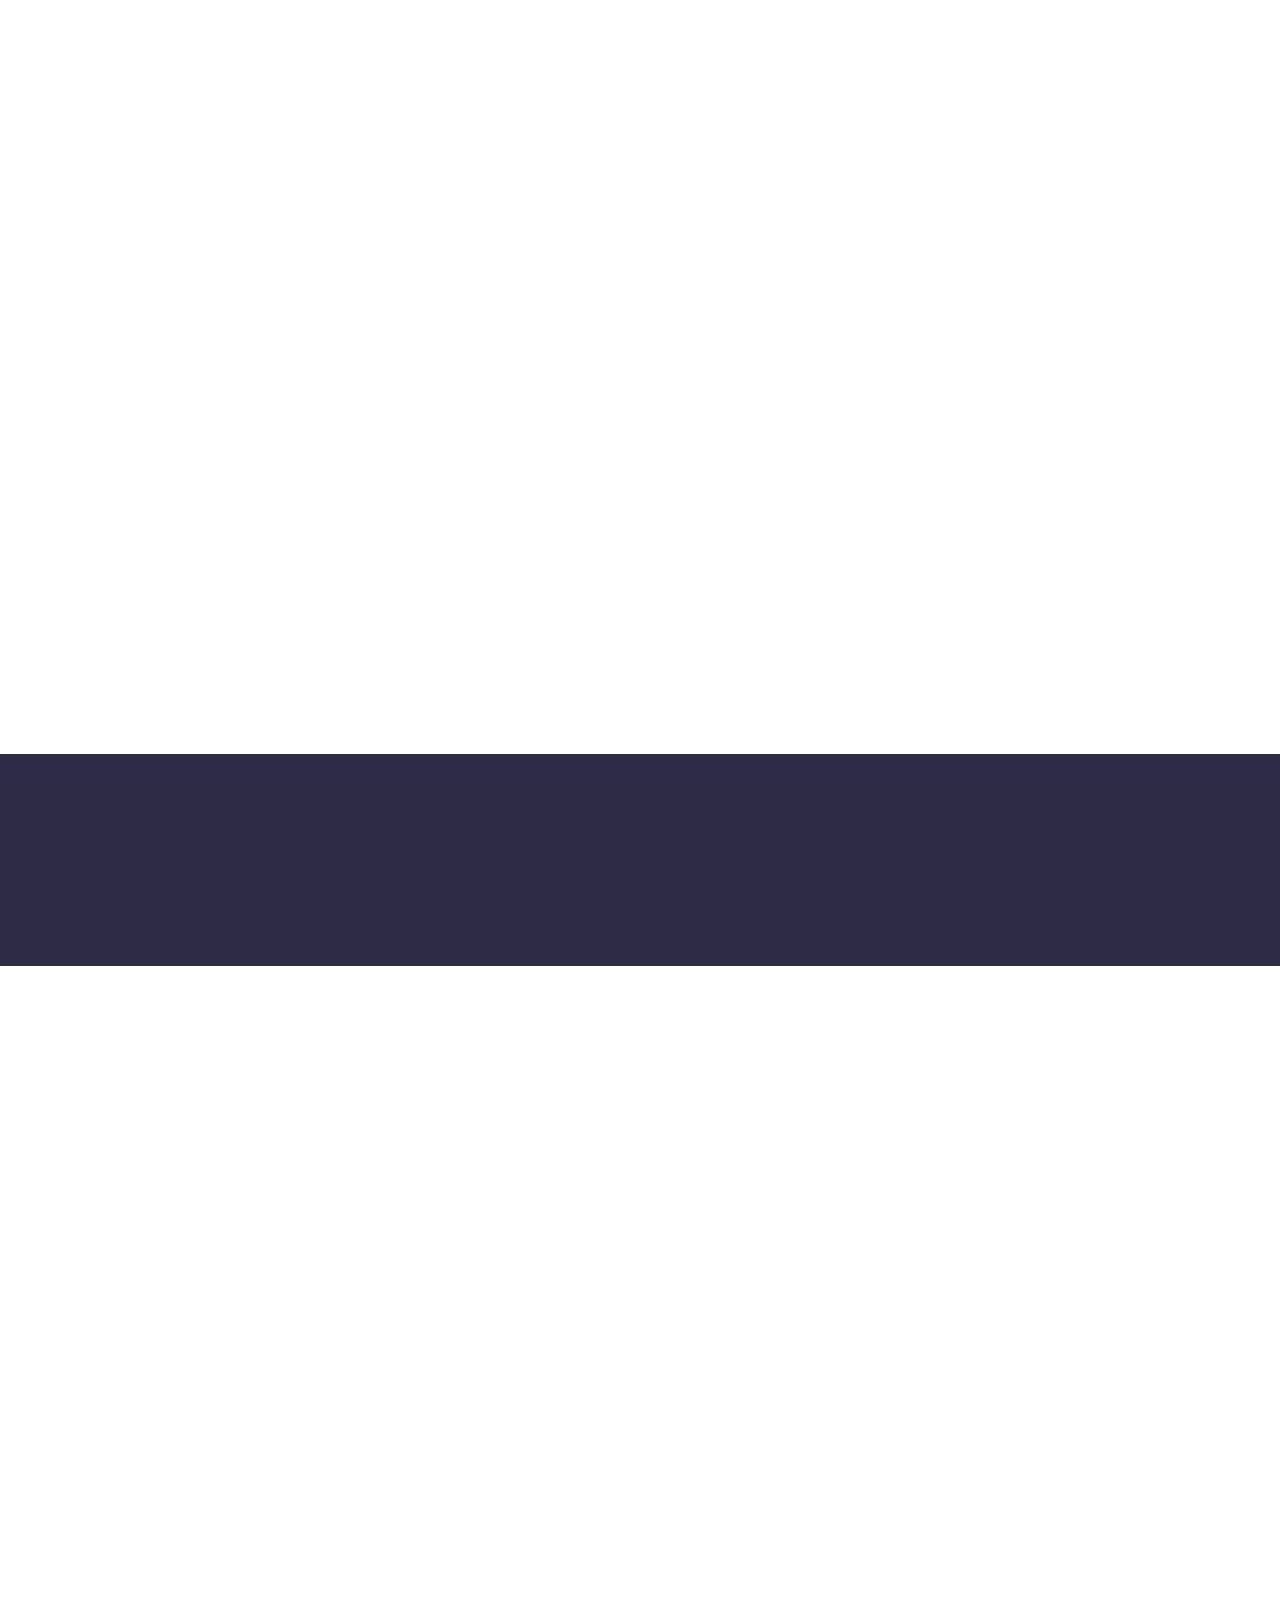
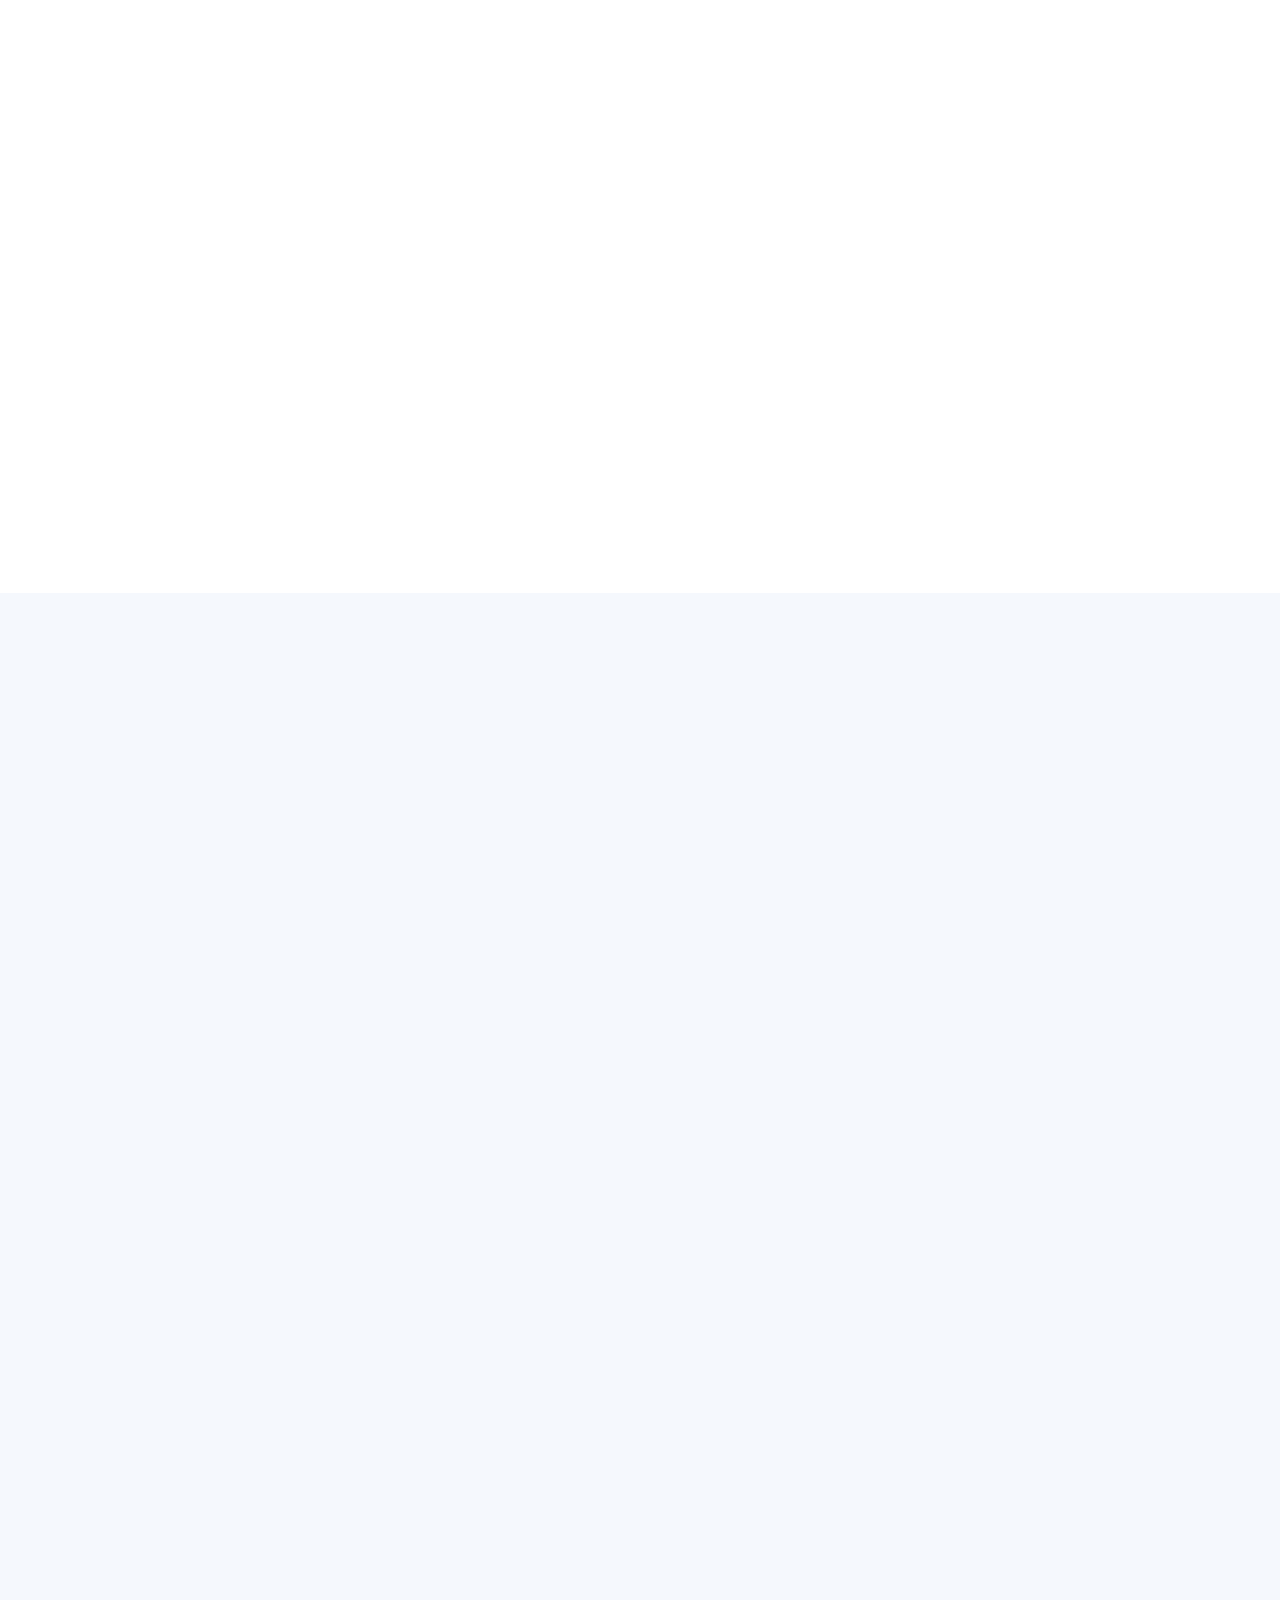
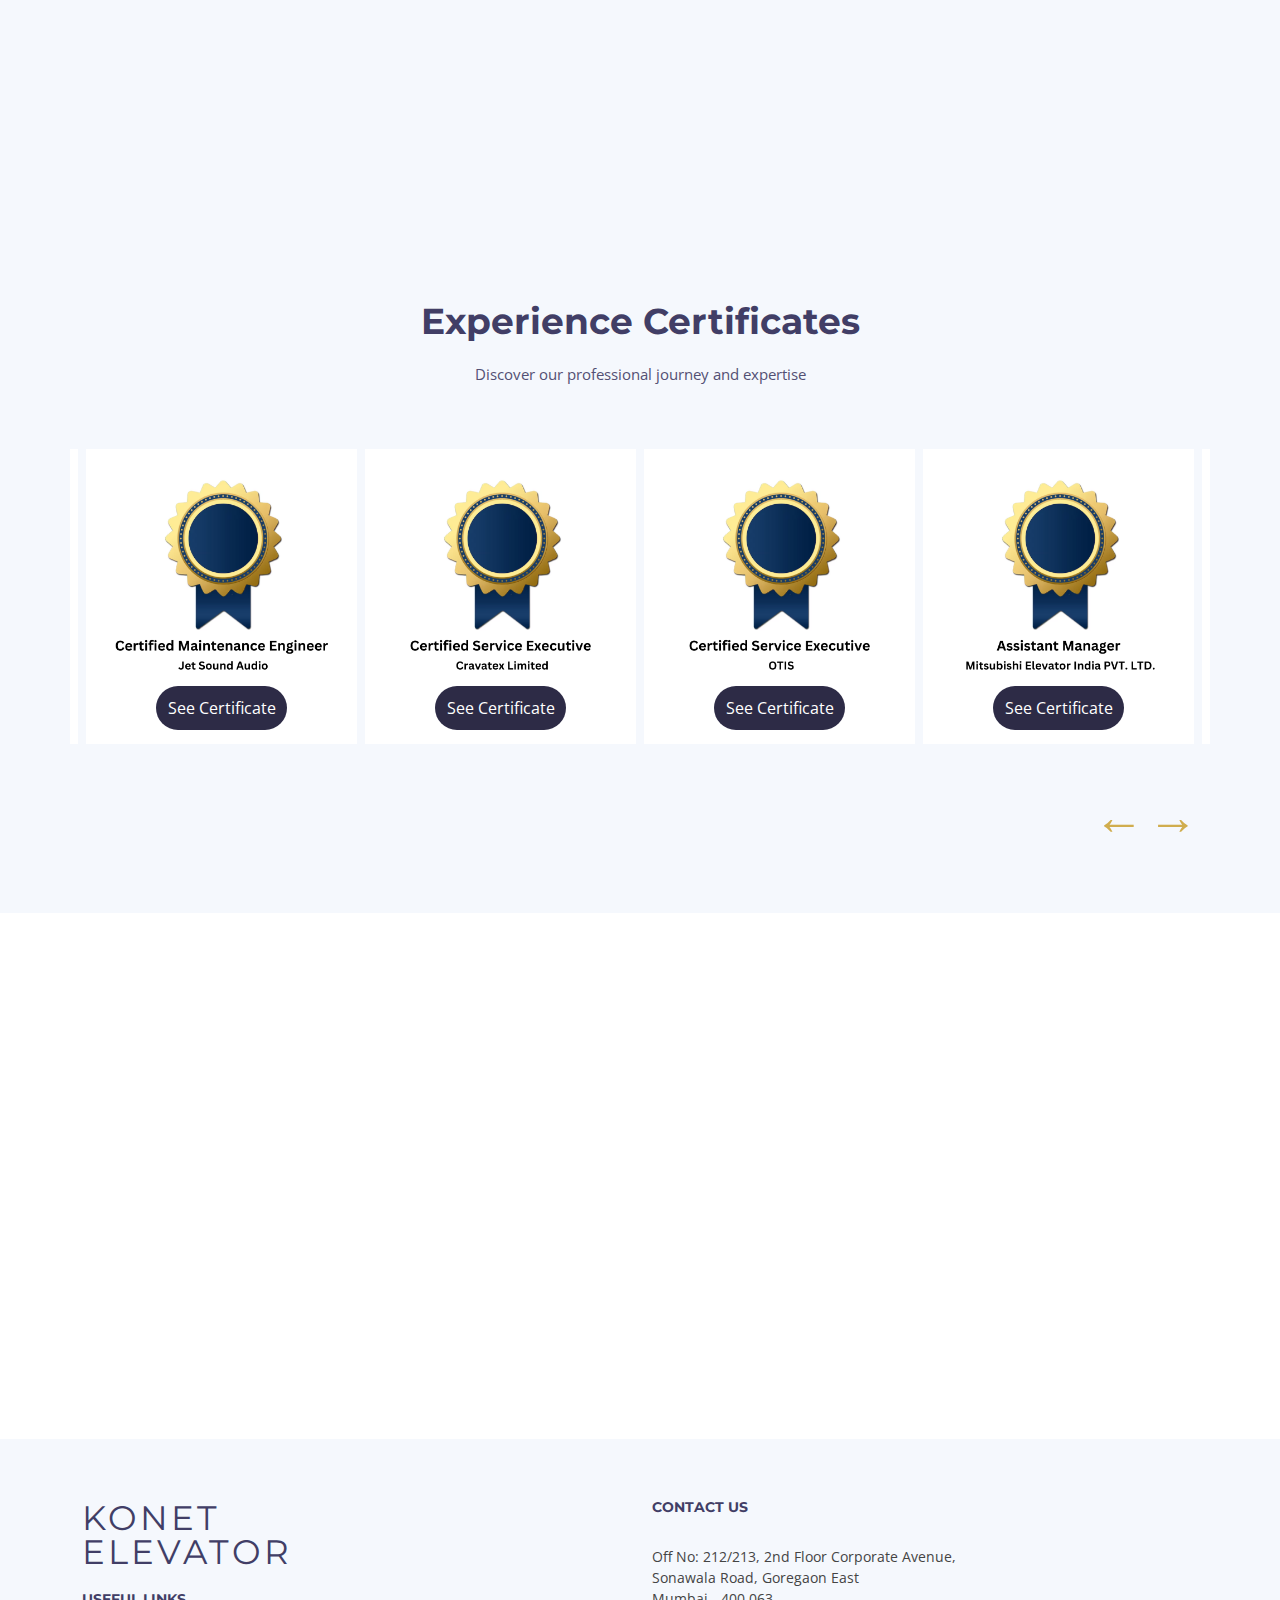
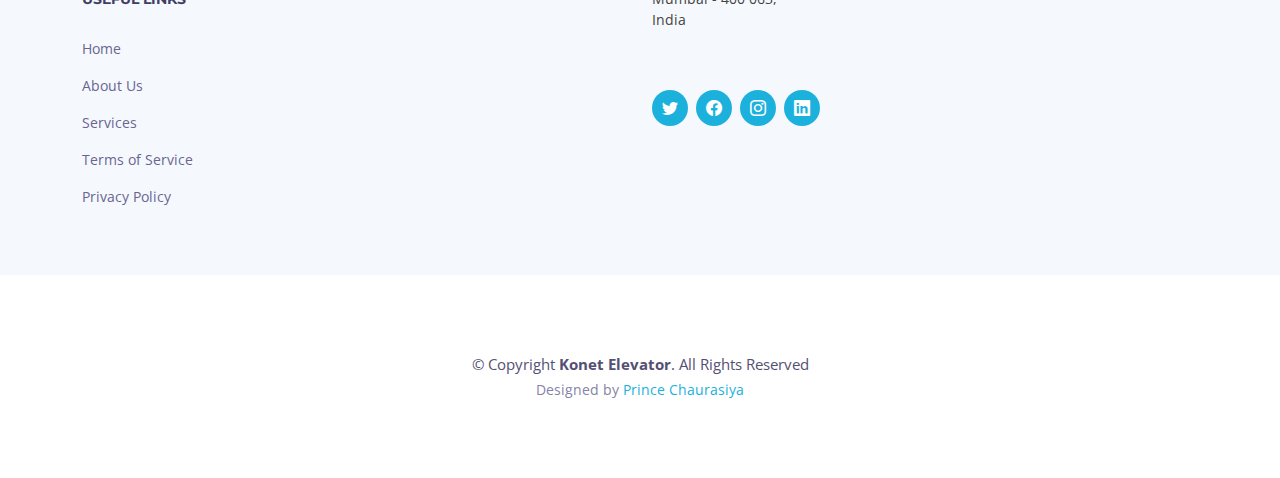
==== commit 225f2aa1: "footer css changes banner animation removed" ====
--- a/index.html
+++ b/index.html
@@ -90,11 +90,12 @@
   <!-- ======= Hero Section ======= -->
   <section id="hero" class="clearfix">
     <div class="container d-flex h-100">
-      <div class="row justify-content-center align-self-center" data-aos="fade-up">
-        <div class="col-lg-6 intro-info order-lg-first order-last" data-aos="zoom-in" data-aos-delay="100">
+      <div class="row justify-content-center align-self-center">
+        <div class="col-lg-6 intro-info order-lg-first order-last">
           <h2>Konet Elevator <br>Your One-Stop <br> <span>Lift Maintenance Solution</span> </h2>
           <div>
-            <a href="#" class="btn-get-started openEnquiryModalBtn" data-toggle="modal" data-target="#enquiryModal">Get Maintenance Quote</a>
+            <a href="#" class="btn-get-started openEnquiryModalBtn" data-toggle="modal" data-target="#enquiryModal">Get
+              Maintenance Quote</a>
           </div>
         </div>
 
@@ -115,7 +116,8 @@
 
           <div class="col-lg-6 col-10 formrow p-4">
             <h2>Enquire Now</h2>
-            <form action="https://docs.google.com/forms/d/e/1FAIpQLSd9ptlN0qG7APjlaiWPcdkGuVc3BSXFvWkrFpUs4ieDKTi2Gw/formResponse">
+            <form
+              action="https://docs.google.com/forms/d/e/1FAIpQLSd9ptlN0qG7APjlaiWPcdkGuVc3BSXFvWkrFpUs4ieDKTi2Gw/formResponse">
               <div class="form-group">
                 <input type="text" class="form-control" id="name" name="entry.1884265043" placeholder="Name*">
               </div>
@@ -126,7 +128,8 @@
                 <input type="email" class="form-control" id="email" name="entry.524038999" placeholder="Email Address*">
               </div>
               <div class="form-group">
-                <textarea class="form-control" id="message" name="entry.170033134" placeholder="Requirements*"></textarea>
+                <textarea class="form-control" id="message" name="entry.170033134"
+                  placeholder="Requirements*"></textarea>
               </div>
               <button type="submit" class="btn btn-primary">Submit</button>
             </form>
@@ -138,36 +141,39 @@
 
 
 
-<!-- Modal -->
-<div class="modal fade" id="enquiryModal" tabindex="-1" role="dialog" aria-labelledby="enquiryModalLabel" aria-hidden="true">
-  <div class="modal-dialog" role="document">
-    <div class="modal-content">
-      <div class="modal-header">
-        <h5 class="modal-title" id="enquiryModalLabel">Enquire Now</h5>
-        <button type="button" class="close" data-dismiss="modal" aria-label="Close">
-          <span aria-hidden="true" class="closeEnquiryModalBtn">&times;</span>
-        </button>
-      </div>
-      <div class="modal-body modal-form-row">
-        <form action="https://docs.google.com/forms/d/e/1FAIpQLSd9ptlN0qG7APjlaiWPcdkGuVc3BSXFvWkrFpUs4ieDKTi2Gw/formResponse">
-          <div class="form-group">
-            <input type="text" class="form-control" id="name" name="entry.1884265043" placeholder="Name*">
-          </div>
-          <div class="form-group">
-            <input type="text" class="form-control" id="phone" name="entry.167369742" placeholder="Mobile Number*">
-          </div>
-          <div class="form-group">
-            <input type="email" class="form-control" id="email" name="entry.524038999" placeholder="Email Address*">
-          </div>
-          <div class="form-group">
-            <textarea class="form-control" id="message" name="entry.170033134" placeholder="Requirements*"></textarea>
-          </div>
-          <button type="submit" class="btn btn-primary">Submit</button>
-        </form>
+    <!-- Modal -->
+    <div class="modal fade" id="enquiryModal" tabindex="-1" role="dialog" aria-labelledby="enquiryModalLabel"
+      aria-hidden="true">
+      <div class="modal-dialog" role="document">
+        <div class="modal-content">
+          <div class="modal-header">
+            <h5 class="modal-title" id="enquiryModalLabel">Enquire Now</h5>
+            <button type="button" class="close" data-dismiss="modal" aria-label="Close">
+              <span aria-hidden="true" class="closeEnquiryModalBtn">&times;</span>
+            </button>
+          </div>
+          <div class="modal-body modal-form-row">
+            <form
+              action="https://docs.google.com/forms/d/e/1FAIpQLSd9ptlN0qG7APjlaiWPcdkGuVc3BSXFvWkrFpUs4ieDKTi2Gw/formResponse">
+              <div class="form-group">
+                <input type="text" class="form-control" id="name" name="entry.1884265043" placeholder="Name*">
+              </div>
+              <div class="form-group">
+                <input type="text" class="form-control" id="phone" name="entry.167369742" placeholder="Mobile Number*">
+              </div>
+              <div class="form-group">
+                <input type="email" class="form-control" id="email" name="entry.524038999" placeholder="Email Address*">
+              </div>
+              <div class="form-group">
+                <textarea class="form-control" id="message" name="entry.170033134"
+                  placeholder="Requirements*"></textarea>
+              </div>
+              <button type="submit" class="btn btn-primary">Submit</button>
+            </form>
+          </div>
+        </div>
       </div>
     </div>
-  </div>
-</div>
 
 
 
@@ -359,7 +365,8 @@
               elevator solutions and services. Contact us today for a consultation.</p>
           </div>
           <div class="col-lg-3 cta-btn-container text-center">
-            <a href="#" class="cta-btn align-middle openEnquiryModalBtn" data-toggle="modal" data-target="#enquiryModal">Get Quote</a>
+            <a href="#" class="cta-btn align-middle openEnquiryModalBtn" data-toggle="modal"
+              data-target="#enquiryModal">Get Quote</a>
           </div>
         </div>
       </div>
@@ -1142,7 +1149,7 @@
         </div>
       </div>
     </div>
-    <div class="container">
+    <div class="container p-5">
       <div class="copyright">
         &copy; Copyright <strong>Konet Elevator</strong>. All Rights Reserved
       </div>
@@ -1172,15 +1179,16 @@
 
   <div class="stickymob d-lg-none d-block" style="display: none; bottom: 0px;">
     <div class="row stickybtn">
-        <a class="col stickycall text-center stickycol stickybdr" href="tel:+91-8605584979">
-            Call Now
-        </a>
-        <a class="col stickyenq text-center stickycol openEnquiryModalBtn" href="#" data-toggle="modal" data-target="#enquiryModal">
-          Enquire Now
+      <a class="col stickycall text-center stickycol stickybdr" href="tel:+91-8605584979">
+        Call Now
       </a>
+      <a class="col stickyenq text-center stickycol openEnquiryModalBtn" href="#" data-toggle="modal"
+        data-target="#enquiryModal">
+        Enquire Now
+      </a>
 
     </div>
-</div>
+  </div>
 
 
 
